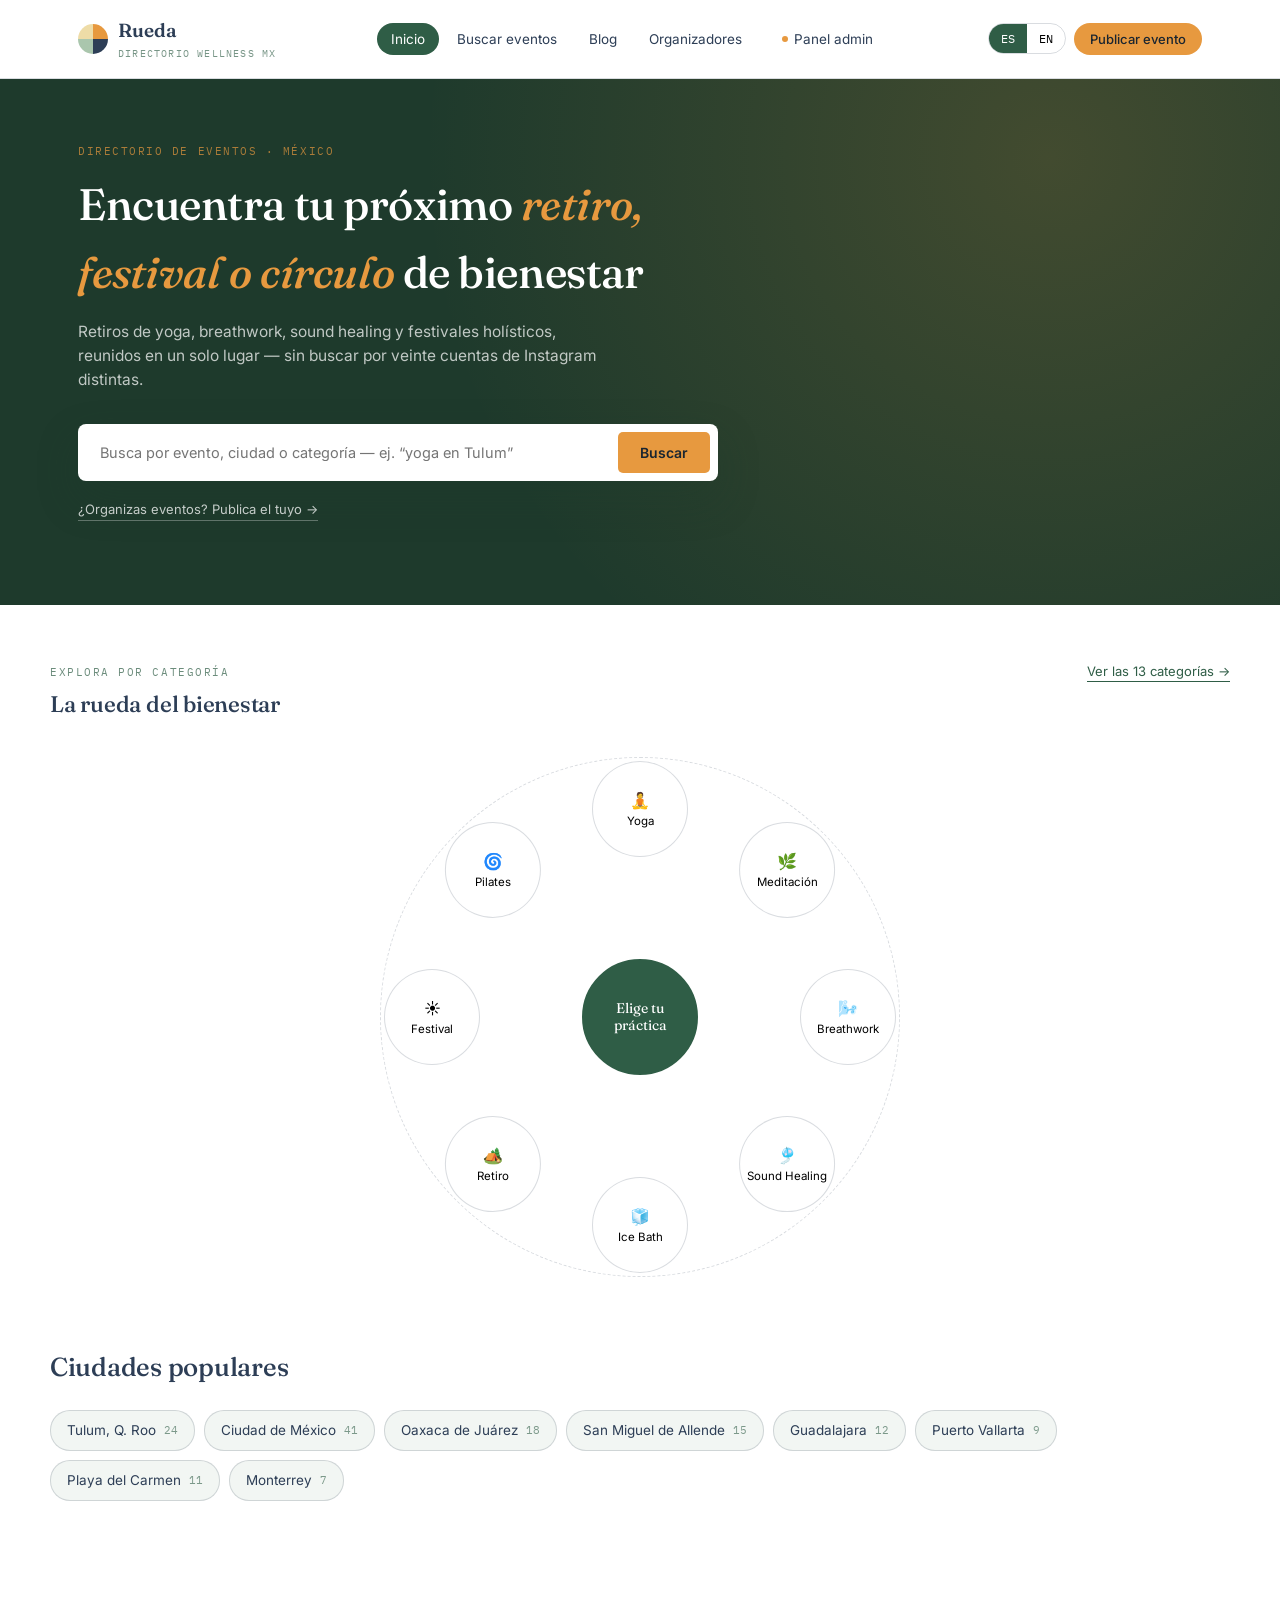
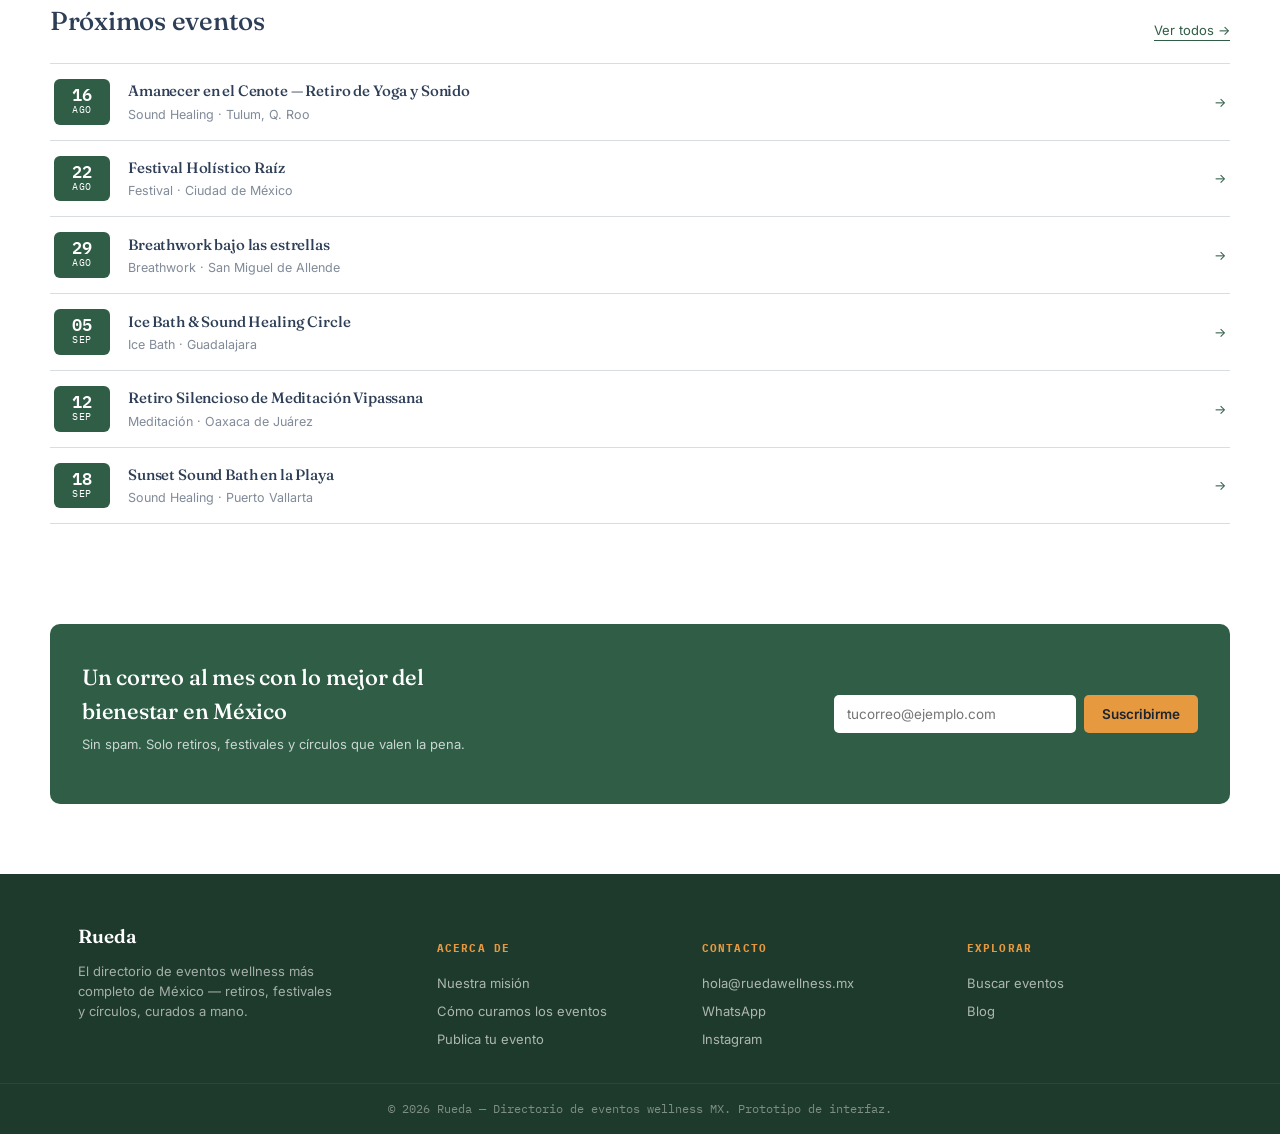
==== prototipos/v3-final/index.html @ cf63ce10 "v3: fondo blanco, tipografía verde y azul, naranja solo en botones Reorienta la paleta. El fondo pas" ====
<!DOCTYPE html>
<html lang="es-MX">
<head>
<meta charset="UTF-8">
<meta name="viewport" content="width=device-width, initial-scale=1.0">
<title>Rueda — Prototipo final (directorio + estructura Eventbrite)</title>
<link rel="preconnect" href="https://fonts.googleapis.com">
<link href="https://fonts.googleapis.com/css2?family=Fraunces:ital,opsz,wght@0,9..144,400;0,9..144,500;0,9..144,600;1,9..144,500&family=Inter:wght@400;500;600;700&family=IBM+Plex+Mono:wght@400;500&display=swap" rel="stylesheet">
<style>
  :root{
    /* ---- Base: blanco ----
       El fondo es blanco puro, y las superficies tambien. Se despegan del
       fondo con borde y sombra, no con relleno. --wash es blanco con un velo
       verde, para inputs y hovers: sobre blanco puro no se verian. */
    --white:#FFFFFF;
    --wash:#F2F6F3;

    /* ---- Verde y azul: la tipografia ----
       El verde manda en titulos, enlaces y acentos; el azul en el texto
       corrido. Los dos tienen contraste de sobra sobre blanco (7.5:1 y
       10.7:1). El mint de la paleta se queda como decoracion: a 1.7:1 sobre
       blanco no es un color de texto. */
    --green:#2F5D46;        /* verde profundo    — titulos, enlaces, acentos  */
    --green-deep:#1E3A2C;   /* verde muy oscuro  — hero y footer              */
    --mint:#AAC6AD;         /* iced mint         — decoracion, nunca texto    */
    --blue:#2D3E56;         /* deep blueberry    — texto corrido              */
    /* El texto de los botones tiene que aguantar tambien el naranja del hover,
       que es mas oscuro y por tanto contrasta menos: con #23303F caia a 4.3:1
       justo al pasar el raton. Este aguanta los dos estados. */
    --blue-deep:#1A2530;    /* azul muy oscuro   — texto sobre naranja        */
    --blue-soft:#37485F;    /* azul aclarado     — tarjetas dentro del admin  */

    /* ---- Naranja: solo botones ----
       Es el color de "esto se pulsa", asi que no se gasta en nada mas. Como
       texto sobre blanco da 2.3:1, ilegible; para las pocas veces que hace
       falta naranja en letra esta --orange-text, oscurecido hasta 4.9:1. */
    --orange:#E7993F;       /* warm caramel      — fondo de los botones       */
    --orange-deep:#CE7F2C;  /* hover del boton                                */
    --orange-text:#A85F14;  /* naranja legible como texto                     */

    /* Unico calido que queda en la interfaz: la insignia de "destacado" del
       panel admin, sobre fondo azul. Los demas tonos de la paleta original
       sobreviven solo como relleno de las imagenes que aun no existen. */
    --banana:#EEDCA7;

    /* ---- Roles ----
       Los nombres vienen del diseño original y los usan ~400 reglas mas abajo.
       Cambiar la paleta es reasignar aqui, no tocar cada regla. */
    --ink:var(--blue);
    --jungle:var(--green);
    --jungle-deep:var(--green-deep);
    --stone:var(--white);
    --paper:var(--white);
    --marigold:var(--orange);
    --marigold-deep:var(--orange-deep);
    --clay:var(--green);
    --line: rgba(45,62,86,0.18);
    --line-soft: rgba(45,62,86,0.10);
    --radius: 3px;
  }
  *{box-sizing:border-box;}
  html{scroll-behavior:smooth;}
  body{
    margin:0; background:var(--stone); color:var(--ink);
    font-family:'Inter',sans-serif; font-size:15px; line-height:1.55;
    -webkit-font-smoothing:antialiased;
  }
  h1,h2,h3,h4{font-family:'Fraunces',serif; font-weight:500; margin:0; letter-spacing:-0.01em;}
  a{color:inherit; text-decoration:none;}
  button{font-family:inherit; cursor:pointer;}
  input,select,textarea{font-family:inherit; font-size:14px;}
  :focus-visible{outline:2px solid var(--marigold-deep); outline-offset:2px;}
  .mono{font-family:'IBM Plex Mono',monospace; letter-spacing:0.02em;}
  .eyebrow{font-family:'IBM Plex Mono',monospace; font-size:11px; letter-spacing:0.14em; text-transform:uppercase; color:var(--jungle); opacity:0.7;}
  .wrap{max-width:1180px; margin:0 auto; padding:0 28px;}
  @media(max-width:640px){.wrap{padding:0 18px;}}

  /* ---------- topbar ---------- */
  .topbar{
    position:sticky; top:0; z-index:40; background:var(--paper);
    border-bottom:1px solid var(--line);
  }
  .topbar-inner{display:flex; align-items:center; justify-content:space-between; padding:16px 28px; max-width:1180px; margin:0 auto;}
  .logo{display:flex; align-items:center; gap:10px;}
  /* La marca es una rueda de cuatro cuartos: es el sitio donde la paleta se
     presenta entera, asi que lleva los cuatro colores con caracter propio en
     vez de dos tonos del mismo caramelo. */
  .logo-mark{width:30px; height:30px; border-radius:50%; background:conic-gradient(var(--orange) 0deg 90deg, var(--blue) 90deg 180deg, var(--mint) 180deg 270deg, var(--banana) 270deg 360deg); flex-shrink:0;}
  .logo-text{font-family:'Fraunces',serif; font-weight:600; font-size:19px;}
  .logo-text small{display:block; font-family:'IBM Plex Mono',monospace; font-weight:400; font-size:10px; letter-spacing:0.12em; text-transform:uppercase; color:var(--jungle); opacity:0.65; margin-top:1px;}
  nav.mainnav{display:flex; align-items:center; gap:4px;}
  nav.mainnav button{
    background:none; border:none; padding:8px 14px; font-size:13.5px; color:var(--ink);
    border-radius:20px; transition:background .15s;
  }
  nav.mainnav button:hover{background:var(--line-soft);}
  nav.mainnav button.active{background:var(--jungle); color:var(--paper);}
  .admin-toggle{
    margin-left:8px; background:var(--ink); color:var(--paper); border-radius:20px; padding:8px 16px; font-size:13px;
    display:flex; align-items:center; gap:6px;
  }
  .admin-toggle .dot{width:6px;height:6px;border-radius:50%;background:var(--marigold);}
  .navburger{display:none; background:none;border:none;padding:6px;}
  .navburger span{display:block; width:20px; height:2px; background:var(--ink); margin:4px 0;}
  @media(max-width:900px){
    nav.mainnav{position:fixed; top:64px; left:0; right:0; background:var(--paper); flex-direction:column; align-items:stretch; padding:8px 18px 16px; border-bottom:1px solid var(--line); display:none; gap:2px;}
    nav.mainnav.open{display:flex;}
    nav.mainnav button{text-align:left;}
    .navburger{display:block;}
  }

  /* ---------- views ---------- */
  .view{display:none;}
  .view.active{display:block;}

  /* ---------- hero / buscador ---------- */
  .hero{background:var(--jungle-deep); color:var(--paper); padding:64px 0 84px; position:relative; overflow:hidden;}
  .hero::before{content:"";position:absolute; inset:0; background:radial-gradient(circle at 82% 15%, rgba(231,153,63,0.18), transparent 55%);}
  .hero-inner{position:relative; max-width:1180px; margin:0 auto; padding:0 28px;}
  .hero .eyebrow{color:var(--marigold);}
  .hero h1{font-size:44px; max-width:640px; margin-top:10px; color:var(--paper);}
  .hero h1 em{font-style:italic; color:var(--marigold);}
  .hero p.sub{max-width:520px; color:rgba(255,255,255,0.72); margin-top:14px; font-size:15.5px;}
  @media(max-width:640px){.hero h1{font-size:32px;}}

  .buscador{
    margin-top:32px; background:var(--paper); border-radius:8px; padding:8px;
    display:flex; gap:8px; max-width:640px; box-shadow:0 18px 40px rgba(30,58,44,0.30);
  }
  .buscador input{flex:1; border:none; background:none; padding:12px 14px; color:var(--ink); font-size:14.5px;}
  .buscador input:focus{outline:none;}
  .buscador button{background:var(--marigold); color:var(--blue-deep); border:none; font-weight:600; padding:0 22px; border-radius:5px; font-size:14px;}
  .buscador button:hover{background:var(--marigold-deep);}

  /* ---------- rueda de bienestar (signature) ---------- */
  .wheel-section{padding:56px 0 8px;}
  .wheel-head{display:flex; align-items:baseline; justify-content:space-between; gap:16px; flex-wrap:wrap; margin-bottom:8px;}
  .wheel-head a{font-size:13px; color:var(--jungle); border-bottom:1px solid var(--jungle);}
  .wheel-stage{position:relative; width:100%; max-width:520px; aspect-ratio:1/1; margin:36px auto 12px;}
  .wheel-center{
    position:absolute; top:50%; left:50%; transform:translate(-50%,-50%);
    width:128px; height:128px; border-radius:50%; background:var(--jungle); color:var(--paper);
    display:flex; align-items:center; justify-content:center; text-align:center; font-family:'Fraunces',serif;
    font-size:14px; line-height:1.25; padding:10px; z-index:2; border:6px solid var(--stone);
  }
  .wheel-ring{position:absolute; inset:0; border:1px dashed var(--line); border-radius:50%;}
  .wheel-item{
    position:absolute; top:50%; left:50%; transform:translate(-50%,-50%);
    width:96px; padding:10px 6px; text-align:center; background:var(--paper); border:1px solid var(--line);
    border-radius:50%; aspect-ratio:1/1; display:flex; flex-direction:column; align-items:center; justify-content:center;
    font-size:11.5px; gap:4px; transition:transform .18s, background .18s, color .18s; z-index:1;
  }
  .wheel-item .ic{font-size:16px;}
  .wheel-item:hover{background:var(--marigold); color:var(--jungle-deep); z-index:3;}
  @media(max-width:640px){
    .wheel-stage{display:none;}
    .wheel-chips{display:flex; gap:8px; overflow-x:auto; padding:4px 2px 14px;}
  }
  .wheel-chips{display:none;}
  @media(max-width:640px){.wheel-chips{display:flex;}}
  .wheel-chips .chip{flex:0 0 auto; background:var(--wash); border:1px solid var(--line); border-radius:20px; padding:9px 15px; font-size:13px; white-space:nowrap;}

  /* ---------- section shells ---------- */
  section.block{padding:50px 0;}
  .block-head{display:flex; align-items:flex-end; justify-content:space-between; margin-bottom:22px; gap:16px; flex-wrap:wrap;}
  .block-head h2{font-size:26px;}
  .block-head a.more{font-size:13px; color:var(--jungle); border-bottom:1px solid var(--jungle); flex-shrink:0;}

  /* ---------- chips (ciudades) ---------- */
  .chiprow{display:flex; flex-wrap:wrap; gap:9px;}
  .chiprow .chip{background:var(--wash); border:1px solid var(--line); padding:9px 16px; border-radius:20px; font-size:13.5px; display:flex; align-items:center; gap:8px;}
  .chiprow .chip .n{font-family:'IBM Plex Mono',monospace; font-size:11px; color:var(--jungle); opacity:0.6;}
  .chiprow .chip:hover{border-color:var(--jungle);}

  /* ---------- event cards ---------- */
  .grid-events{display:grid; grid-template-columns:repeat(3,1fr); gap:20px;}
  @media(max-width:900px){.grid-events{grid-template-columns:repeat(2,1fr);}}
  @media(max-width:640px){.grid-events{grid-template-columns:1fr;}}
  .card-event{background:var(--paper); border:1px solid var(--line); border-radius:8px; overflow:hidden; display:flex; flex-direction:column; transition:transform .15s, box-shadow .15s; cursor:pointer;}
  .card-event:hover{transform:translateY(-3px); box-shadow:0 14px 28px rgba(45,62,86,0.16);}
  .card-img{height:150px; position:relative; background-size:cover; background-position:center;}
  .card-img .cat-tag{position:absolute; top:10px; left:10px; background:rgba(255,255,255,0.92); color:var(--jungle-deep); font-size:10.5px; padding:4px 9px; border-radius:20px; font-family:'IBM Plex Mono',monospace; letter-spacing:0.05em; text-transform:uppercase;}
  .card-img .fav{position:absolute; top:10px; right:10px; width:28px; height:28px; border-radius:50%; background:rgba(45,62,86,0.55); color:#fff; border:none; display:flex; align-items:center; justify-content:center; font-size:14px;}
  .card-body{padding:14px 16px 16px; display:flex; flex-direction:column; gap:6px; flex:1;}
  .card-date{font-family:'IBM Plex Mono',monospace; font-size:11px; color:var(--clay); letter-spacing:0.04em;}
  .card-body h3{font-size:16.5px; line-height:1.3;}
  .card-city{font-size:12.5px; color:var(--ink); opacity:0.65;}
  .card-foot{margin-top:auto; padding-top:10px; border-top:1px solid var(--line-soft); display:flex; justify-content:space-between; align-items:center;}
  .price{font-family:'IBM Plex Mono',monospace; font-size:13px; font-weight:500;}
  .price.free{color:var(--jungle);}

  /* proximos eventos - filas */
  .rowlist{border-top:1px solid var(--line);}
  .rowlist .rowitem{display:flex; align-items:center; gap:18px; padding:15px 4px; border-bottom:1px solid var(--line); cursor:pointer;}
  .rowlist .rowitem:hover{background:var(--wash);}
  .datebadge{flex:0 0 56px; text-align:center; background:var(--jungle); color:var(--paper); border-radius:6px; padding:7px 0; font-family:'IBM Plex Mono',monospace;}
  .datebadge .d{font-size:17px; font-weight:600; line-height:1;}
  .datebadge .m{font-size:9.5px; text-transform:uppercase; letter-spacing:0.08em;}
  .rowmeta{flex:1; min-width:0;}
  .rowmeta h4{font-size:15px; font-weight:500;}
  .rowmeta .sub{font-size:12.5px; opacity:0.6; margin-top:2px;}
  .rowarrow{font-size:13px; color:var(--jungle); flex-shrink:0;}
  @media(max-width:640px){.rowmeta .sub{display:block;}}

  /* ---------- newsletter ---------- */
  .newsletter{background:var(--jungle); color:var(--paper); border-radius:10px; padding:36px 32px; display:flex; align-items:center; justify-content:space-between; gap:24px; flex-wrap:wrap;}
  .newsletter h3{font-size:22px; color:var(--paper); max-width:360px;}
  .newsletter p{font-size:13px; opacity:0.75; margin-top:6px;}
  .nform{display:flex; gap:8px; flex:1; min-width:260px; max-width:400px;}
  .nform input{flex:1; border:none; border-radius:5px; padding:11px 13px; font-size:13.5px;}
  .nform button{background:var(--marigold); border:none; color:var(--blue-deep); font-weight:600; border-radius:5px; padding:0 18px; font-size:13.5px;}
  .nform button:hover{background:var(--marigold-deep);}
  .toast{font-size:12.5px; color:var(--marigold); margin-top:8px; display:none;}
  .toast.show{display:block;}

  /* ---------- resultados / filtros ---------- */
  .results-layout{display:grid; grid-template-columns:230px 1fr; gap:32px; align-items:flex-start;}
  @media(max-width:820px){.results-layout{grid-template-columns:1fr;}}
  .filters{background:var(--paper); border:1px solid var(--line); border-radius:8px; padding:20px;}
  .filters h4{font-size:11px; text-transform:uppercase; letter-spacing:0.1em; font-family:'IBM Plex Mono',monospace; color:var(--jungle); margin:18px 0 8px;}
  .filters h4:first-child{margin-top:0;}
  .filters select{width:100%; padding:9px 10px; border:1px solid var(--line); border-radius:5px; background:var(--wash);}
  .checklist label{display:flex; align-items:center; gap:8px; font-size:13px; padding:4px 0;}
  .results-head{display:flex; justify-content:space-between; align-items:center; margin-bottom:16px; flex-wrap:wrap; gap:10px;}
  .results-head .count{font-size:13px; opacity:0.65;}
  .results-grid{display:grid; grid-template-columns:repeat(2,1fr); gap:18px;}
  @media(max-width:1000px){.results-grid{grid-template-columns:1fr;}}
  .sortsel{border:1px solid var(--line); background:var(--paper); border-radius:5px; padding:7px 10px; font-size:13px;}

  /* ---------- evento detalle ---------- */
  .evento-top{display:grid; grid-template-columns:1.15fr 0.85fr; gap:28px;}
  @media(max-width:900px){.evento-top{grid-template-columns:1fr;}}
  .gallery{display:grid; grid-template-columns:1.4fr 1fr; grid-template-rows:1fr 1fr; gap:8px; height:340px; border-radius:8px; overflow:hidden;}
  .gallery > div{background-size:cover; background-position:center;}
  .gallery > div:first-child{grid-row:1/3;}
  .evento-meta-box{background:var(--paper); border:1px solid var(--line); border-radius:8px; padding:22px;}
  .evento-meta-box .cat-tag{display:inline-block; background:var(--wash); font-size:11px; padding:4px 10px; border-radius:20px; font-family:'IBM Plex Mono',monospace; text-transform:uppercase; letter-spacing:0.05em; color:var(--jungle); margin-bottom:12px;}
  .evento-meta-box h1{font-size:26px; margin-bottom:14px;}
  .metaline{display:flex; gap:10px; font-size:13.5px; padding:8px 0; border-top:1px solid var(--line-soft);}
  .metaline .k{width:78px; flex-shrink:0; opacity:0.55; font-family:'IBM Plex Mono',monospace; font-size:11px; text-transform:uppercase; letter-spacing:.05em; padding-top:2px;}
  .price-big{font-family:'IBM Plex Mono',monospace; font-size:22px; margin:14px 0 4px;}
  .btn-primary{display:block; text-align:center; width:100%; background:var(--marigold); color:var(--blue-deep); border:none; padding:14px; border-radius:6px; font-weight:600; font-size:14.5px; margin-top:14px;}
  .btn-primary:hover{background:var(--marigold-deep);}
  .socialrow{display:flex; gap:8px; margin-top:14px;}
  .socialrow a{width:34px; height:34px; border-radius:50%; border:1px solid var(--line); display:flex; align-items:center; justify-content:center; font-size:14px;}
  .socialrow a:hover{background:var(--jungle); color:var(--paper); border-color:var(--jungle);}

  .evento-body{margin-top:32px; display:grid; grid-template-columns:1.15fr 0.85fr; gap:28px;}
  @media(max-width:900px){.evento-body{grid-template-columns:1fr;}}
  .desc h3{font-size:18px; margin-bottom:10px;}
  .desc p{font-size:14.5px; opacity:0.85; margin-bottom:14px;}
  .infolist{list-style:none; padding:0; margin:0; display:grid; grid-template-columns:1fr 1fr; gap:8px 18px; font-size:13px;}
  .infolist li{display:flex; justify-content:space-between; border-bottom:1px dashed var(--line); padding-bottom:6px;}
  .infolist li span:first-child{opacity:0.55;}
  .mapbox{height:220px; border-radius:8px; border:1px solid var(--line); background:
      repeating-linear-gradient(45deg, var(--white) 0 10px, var(--wash) 10px 20px);
    display:flex; align-items:center; justify-content:center; font-family:'IBM Plex Mono',monospace; font-size:11px; color:var(--jungle); text-align:center; padding:16px; margin-top:16px;}
  .orgcard{background:var(--paper); border:1px solid var(--line); border-radius:8px; padding:18px; display:flex; gap:14px; align-items:center; margin-top:16px; cursor:pointer;}
  .orgcard:hover{border-color:var(--jungle);}
  .avatar{width:52px; height:52px; border-radius:50%; background-size:cover; background-position:center; flex-shrink:0;}
  .orgcard .oname{font-size:14.5px; font-weight:600; font-family:'Fraunces',serif;}
  .orgcard .osub{font-size:12px; opacity:0.6;}

  /* ---------- organizador ---------- */
  .org-hero{display:flex; gap:22px; align-items:center; flex-wrap:wrap; padding:44px 0 8px;}
  .org-hero .avatar{width:96px; height:96px;}
  .org-hero h1{font-size:28px;}
  .org-hero .desc-sm{font-size:13.5px; opacity:0.7; max-width:520px; margin-top:8px;}

  /* ---------- blog ---------- */
  .grid-blog{display:grid; grid-template-columns:repeat(3,1fr); gap:22px;}
  @media(max-width:900px){.grid-blog{grid-template-columns:1fr;}}
  .card-blog{background:var(--paper); border:1px solid var(--line); border-radius:8px; overflow:hidden;}
  .card-blog .b-img{height:130px; background-size:cover; background-position:center;}
  .card-blog .b-body{padding:16px;}
  .card-blog .eyebrow{margin-bottom:6px;}
  .card-blog h3{font-size:16px; line-height:1.35;}
  .evergreen-note{margin-top:30px; border-left:3px solid var(--marigold); padding:14px 18px; background:var(--paper); font-size:13px; opacity:0.85; border-radius:0 6px 6px 0;}

  /* ---------- footer ---------- */
  footer{background:var(--jungle-deep); color:rgba(255,255,255,0.85); margin-top:20px;}
  .foot-inner{max-width:1180px; margin:0 auto; padding:48px 28px 30px; display:grid; grid-template-columns:1.4fr 1fr 1fr 1fr; gap:30px;}
  @media(max-width:760px){.foot-inner{grid-template-columns:1fr 1fr;}}
  footer h5{font-family:'IBM Plex Mono',monospace; font-size:11px; text-transform:uppercase; letter-spacing:0.1em; color:var(--marigold); margin-bottom:12px;}
  footer a{display:block; font-size:13px; padding:4px 0; opacity:0.75;}
  footer a:hover{opacity:1;}
  .foot-bottom{border-top:1px solid rgba(255,255,255,0.12); text-align:center; font-size:11.5px; opacity:0.5; padding:16px; font-family:'IBM Plex Mono',monospace;}

  /* ---------- ADMIN ---------- */
  .admin-shell{background:var(--ink); min-height:100vh; padding-bottom:60px;}
  .admin-header{padding:26px 0 6px;}
  .admin-header .eyebrow{color:var(--marigold);}
  .admin-header h1{color:var(--paper); font-size:26px; margin-top:6px;}
  .stat-grid{display:grid; grid-template-columns:repeat(5,1fr); gap:14px; margin:26px 0 36px;}
  @media(max-width:900px){.stat-grid{grid-template-columns:repeat(2,1fr);}}
  .stat-card{background:var(--blue-soft); border:1px solid rgba(255,255,255,0.08); border-radius:8px; padding:16px;}
  .stat-card .num{font-family:'Fraunces',serif; font-size:26px; color:var(--marigold);}
  .stat-card .lbl{font-size:11.5px; color:rgba(255,255,255,0.6); margin-top:4px; font-family:'IBM Plex Mono',monospace; text-transform:uppercase; letter-spacing:0.04em;}

  .admin-tabs{display:flex; gap:4px; border-bottom:1px solid rgba(255,255,255,0.12); margin-bottom:22px; overflow-x:auto;}
  .admin-tabs button{background:none; border:none; color:rgba(255,255,255,0.6); padding:11px 14px; font-size:13px; white-space:nowrap; border-bottom:2px solid transparent;}
  .admin-tabs button.active{color:var(--paper); border-bottom-color:var(--marigold);}

  .admin-panel{display:none;}
  .admin-panel.active{display:block;}
  .panel-toolbar{display:flex; justify-content:space-between; align-items:center; margin-bottom:16px; gap:12px; flex-wrap:wrap;}
  .panel-toolbar input[type=text]{background:var(--blue-soft); border:1px solid rgba(255,255,255,0.14); color:var(--paper); padding:9px 12px; border-radius:5px; font-size:13px; min-width:220px;}
  .btn-add{background:var(--marigold); color:var(--blue-deep); border:none; padding:10px 16px; border-radius:5px; font-size:13px; font-weight:600;}
  .btn-add:hover{background:var(--marigold-deep);}

  table.admtable{width:100%; border-collapse:collapse; background:var(--blue-soft); border-radius:8px; overflow:hidden; font-size:13px; color:var(--paper);}
  table.admtable th{text-align:left; font-family:'IBM Plex Mono',monospace; font-size:10.5px; text-transform:uppercase; letter-spacing:0.05em; color:rgba(255,255,255,0.5); padding:11px 14px; border-bottom:1px solid rgba(255,255,255,0.1);}
  table.admtable td{padding:11px 14px; border-bottom:1px solid rgba(255,255,255,0.06); vertical-align:middle;}
  table.admtable tr:last-child td{border-bottom:none;}
  .badge{font-family:'IBM Plex Mono',monospace; font-size:10.5px; padding:3px 9px; border-radius:20px; text-transform:uppercase; letter-spacing:0.04em;}
  .badge.on{background:rgba(231,153,63,0.20); color:var(--marigold);}
  .badge.off{background:rgba(255,255,255,0.08); color:rgba(255,255,255,0.5);}
  .badge.star{background:rgba(238,220,167,0.18); color:var(--banana);}
  .actionbtn{background:none; border:1px solid rgba(255,255,255,0.16); color:rgba(255,255,255,0.75); font-size:11px; padding:5px 9px; border-radius:4px; margin-right:4px;}
  .actionbtn:hover{border-color:var(--marigold); color:var(--marigold);}

  .catchip-admin{display:inline-flex; align-items:center; gap:8px; background:var(--blue-soft); border:1px solid rgba(255,255,255,0.12); color:var(--paper); padding:8px 14px; border-radius:20px; font-size:12.5px; margin:0 8px 8px 0;}
  .catchip-admin .n{font-family:'IBM Plex Mono',monospace; opacity:0.5; font-size:11px;}

  .twocol-admin{display:grid; grid-template-columns:1fr 1fr; gap:22px;}
  @media(max-width:760px){.twocol-admin{grid-template-columns:1fr;}}
  .admin-card{background:var(--blue-soft); border:1px solid rgba(255,255,255,0.1); border-radius:8px; padding:18px; color:var(--paper);}
  .admin-card h4{font-family:'IBM Plex Mono',monospace; font-size:11px; text-transform:uppercase; letter-spacing:0.06em; color:rgba(255,255,255,0.55); margin-bottom:10px;}
  .admin-card ul{list-style:none; padding:0; margin:0;}
  .admin-card li{display:flex; justify-content:space-between; font-size:13px; padding:7px 0; border-bottom:1px solid rgba(255,255,255,0.06);}

  /* ---------- modal ---------- */
  .modal-overlay{position:fixed; inset:0; background:rgba(30,58,44,0.60); display:none; align-items:flex-start; justify-content:center; padding:40px 18px; overflow-y:auto; z-index:100;}
  .modal-overlay.open{display:flex;}
  .modal{background:var(--paper); width:100%; max-width:720px; border-radius:10px; padding:0; overflow:hidden;}
  .modal-head{display:flex; justify-content:space-between; align-items:center; padding:18px 22px; border-bottom:1px solid var(--line); position:sticky; top:0; background:var(--paper);}
  .modal-head h3{font-size:18px;}
  .modal-close{background:none; border:none; font-size:20px; line-height:1;}
  .modal-body{padding:22px;}
  .fgrid{display:grid; grid-template-columns:1fr 1fr; gap:14px;}
  @media(max-width:560px){.fgrid{grid-template-columns:1fr;}}
  .fgrid .full{grid-column:1/-1;}
  .field label{display:block; font-size:11.5px; font-family:'IBM Plex Mono',monospace; text-transform:uppercase; letter-spacing:0.04em; opacity:0.6; margin-bottom:5px;}
  .field input, .field select, .field textarea{width:100%; border:1px solid var(--line); background:var(--wash); border-radius:5px; padding:9px 10px; font-size:13px;}
  .field textarea{resize:vertical; min-height:64px;}
  .switchrow{display:flex; gap:18px; margin-top:4px; flex-wrap:wrap;}
  .switchrow label{display:flex; align-items:center; gap:7px; font-size:13px;}
  .modal-foot{padding:16px 22px; border-top:1px solid var(--line); display:flex; justify-content:flex-end; gap:10px;}
  .btn-ghost{background:none; border:1px solid var(--line); padding:10px 18px; border-radius:5px; font-size:13px;}
  .btn-save{background:var(--jungle); color:var(--paper); border:none; padding:10px 20px; border-radius:5px; font-size:13px; font-weight:600;}

  @media (prefers-reduced-motion: reduce){
    *{scroll-behavior:auto !important; transition:none !important;}
  }

  /* ---------- idioma + publicar evento (topbar) ---------- */
  .topbar-right{display:flex; align-items:center; gap:8px;}
  .langtoggle{display:flex; border:1px solid var(--line); border-radius:20px; overflow:hidden;}
  .langtoggle button{background:none; border:none; padding:7px 12px; font-size:12px; font-family:'IBM Plex Mono',monospace;}
  .langtoggle button.active{background:var(--jungle); color:var(--paper);}
  .btn-publish{background:var(--orange); color:var(--blue-deep); border:none; border-radius:20px; padding:8px 16px; font-size:13px; font-weight:500;}
  .btn-publish:hover{background:var(--orange-deep);}
  .hero-actions{display:flex; align-items:center; gap:16px; margin-top:18px; flex-wrap:wrap;}
  .hero-actions .ghostlink{font-size:13px; color:var(--paper); opacity:.75; border-bottom:1px solid rgba(255,255,255,.4);}
  .hero-actions .ghostlink:hover{opacity:1;}

  /* ---------- fuera de alcance ---------- */
  .scope-banner{background:#2C3A4B; border:1px dashed rgba(255,255,255,0.25); color:rgba(255,255,255,0.75); border-radius:8px; padding:16px 18px; font-size:12.5px; margin:26px 0;}
  .scope-banner b{color:var(--marigold);}
  .scope-list{display:flex; flex-wrap:wrap; gap:6px 10px; margin-top:8px;}
  .scope-list span{opacity:0.65;}

  /* ---------- panel organizador ---------- */
  .org-login{max-width:380px; margin:70px auto; background:var(--paper); border:1px solid var(--line); border-radius:10px; padding:32px;}
  .org-login h2{font-size:22px; margin-bottom:6px;}
  .org-login p{font-size:13px; opacity:.65; margin-bottom:20px;}
  .org-login .field{margin-bottom:14px;}
  .org-login .field label{display:block; font-size:11.5px; font-family:'IBM Plex Mono',monospace; text-transform:uppercase; opacity:.6; margin-bottom:5px;}
  .org-login .field input{width:100%; border:1px solid var(--line); background:var(--wash); border-radius:5px; padding:10px 12px; font-size:13.5px;}
  .org-login .btn-primary{margin-top:6px;}
  .org-login .swap{text-align:center; font-size:12.5px; margin-top:16px; color:var(--jungle);}

  .op-shell{display:none;}
  .op-shell.active{display:block;}
  .op-header{display:flex; justify-content:space-between; align-items:center; padding:40px 0 6px; flex-wrap:wrap; gap:12px;}
  .op-header .who{display:flex; align-items:center; gap:12px;}
  .op-header .avatar{width:44px; height:44px; background-color:var(--green);}
  .op-tabs{display:flex; gap:4px; border-bottom:1px solid var(--line); margin:24px 0 20px; overflow-x:auto;}
  .op-tabs button{background:none; border:none; padding:10px 14px; font-size:13px; color:var(--ink); opacity:.55; border-bottom:2px solid transparent; white-space:nowrap;}
  .op-tabs button.active{opacity:1; border-bottom-color:var(--orange); font-weight:600;}
  .op-panel{display:none;}
  .op-panel.active{display:block;}
  .op-profile-form{max-width:520px;}

  /* ---------- relacionados / badges ---------- */
  .badge-pending{background:rgba(231,153,63,0.18); color:var(--marigold-deep); font-family:'IBM Plex Mono',monospace; font-size:10.5px; padding:3px 9px; border-radius:20px; text-transform:uppercase;}
  .results-heading{margin-bottom:6px;}
  .results-heading .eyebrow{margin-bottom:6px;}

  /* =========================================================
     FUSION v3 — lo que aporta el prototipo "rueda-eventbrite"
     al directorio: la caja de compra fija de la pagina de evento.

     La barra de filtros persistente, el otro patron que venia de v1, se
     elimino: el buscador del hero y los filtros de la vista de resultados
     cubren la busqueda sin ocupar una franja fija en todas las pantallas.
     ========================================================= */

  /* --topbar-h es la altura real del topbar (16px de padding x2 + 31px de
     contenido). Si cambia el padding del topbar hay que ajustarla o la caja
     sticky se mete debajo. */
  :root{ --topbar-h:63px; }

  /* Caja de compra fija en la pagina de evento.
     v2 ya tenia la caja con precio y CTA, pero se iba con el scroll: el visitante
     lee la descripcion larga y pierde de vista el boton. Sticky = el CTA sigue
     ahi cuando termina de convencerse. */
  .evento-top{align-items:start;}
  .evento-meta-box{
    position:sticky; top:calc(var(--topbar-h) + 16px);
  }
  /* Sticky con max-height evita que una caja mas alta que la ventana se corte
     por arriba y deje el boton inalcanzable. */
  @media(min-width:901px){
    .evento-meta-box{max-height:calc(100vh - var(--topbar-h) - 32px); overflow-y:auto;}
  }
  @media(max-width:900px){
    .evento-meta-box{position:static; max-height:none;}
  }
  .lowstock{font-size:11.5px; color:var(--orange-text); margin-top:8px; text-align:center;}

  /* (3) El grid de "Eventos destacados" del inicio se elimino: mostraba los
     mismos eventos que la lista de proximos, justo encima. El CSS del toggle
     tarjetas/lista se fue con el. .grid-events sigue en uso en resultados,
     organizador y eventos relacionados. */
</style>
</head>
<body>

<!-- ================= TOPBAR ================= -->
<div class="topbar">
  <div class="topbar-inner">
    <div class="logo">
      <div class="logo-mark"></div>
      <div class="logo-text">Rueda<small>Directorio wellness MX</small></div>
    </div>
    <nav class="mainnav" id="mainnav">
      <button data-view="inicio" class="active">Inicio</button>
      <button data-view="resultados" onclick="showResults('Buscar eventos','Todos los eventos')">Buscar eventos</button>
      <button data-view="blog">Blog</button>
      <button data-view="organizador">Organizadores</button>
      <button class="admin-toggle" data-view="admin"><span class="dot"></span>Panel admin</button>
    </nav>
    <div class="topbar-right">
      <div class="langtoggle" id="langToggle">
        <button data-lang="es" class="active">ES</button>
        <button data-lang="en">EN</button>
      </div>
      <button class="btn-publish" onclick="switchView('panel-organizador')">Publicar evento</button>
      <button class="navburger" id="burger" aria-label="Abrir menú"><span></span><span></span><span></span></button>
    </div>
  </div>
</div>

<!-- ================= INICIO ================= -->
<main id="view-inicio" class="view active">
  <section class="hero">
    <div class="hero-inner">
      <div class="eyebrow">Directorio de eventos · México</div>
      <h1>Encuentra tu próximo <em>retiro, festival o círculo</em> de bienestar</h1>
      <p class="sub">Retiros de yoga, breathwork, sound healing y festivales holísticos, reunidos en un solo lugar — sin buscar por veinte cuentas de Instagram distintas.</p>
      <form class="buscador" onsubmit="event.preventDefault(); switchView('resultados');">
        <input type="text" placeholder="Busca por evento, ciudad o categoría — ej. “yoga en Tulum”">
        <button type="submit">Buscar</button>
      </form>
      <div class="hero-actions">
        <a href="#" class="ghostlink" onclick="switchView('panel-organizador'); return false;">¿Organizas eventos? Publica el tuyo →</a>
      </div>
    </div>
  </section>

  <section class="wheel-section wrap">
    <div class="wheel-head">
      <div>
        <div class="eyebrow">Explora por categoría</div>
        <h2 style="margin-top:6px;">La rueda del bienestar</h2>
      </div>
      <a href="#" onclick="switchView('resultados'); return false;">Ver las 13 categorías →</a>
    </div>

    <div class="wheel-stage" id="wheelStage">
      <div class="wheel-ring"></div>
      <div class="wheel-center">Elige tu<br>práctica</div>
      <!-- items posicionados por JS -->
      <button class="wheel-item" data-cat="Yoga"><span class="ic">🧘</span>Yoga</button>
      <button class="wheel-item" data-cat="Meditación"><span class="ic">🌿</span>Meditación</button>
      <button class="wheel-item" data-cat="Breathwork"><span class="ic">🌬️</span>Breathwork</button>
      <button class="wheel-item" data-cat="Sound Healing"><span class="ic">🎐</span>Sound Healing</button>
      <button class="wheel-item" data-cat="Ice Bath"><span class="ic">🧊</span>Ice Bath</button>
      <button class="wheel-item" data-cat="Retreat"><span class="ic">🏕️</span>Retiro</button>
      <button class="wheel-item" data-cat="Festival"><span class="ic">☀️</span>Festival</button>
      <button class="wheel-item" data-cat="Pilates"><span class="ic">🌀</span>Pilates</button>
    </div>
    <div class="wheel-chips">
      <div class="chip">🧘 Yoga</div><div class="chip">🌿 Meditación</div><div class="chip">🌬️ Breathwork</div>
      <div class="chip">🎐 Sound Healing</div><div class="chip">🧊 Ice Bath</div><div class="chip">🏕️ Retiro</div>
      <div class="chip">☀️ Festival</div><div class="chip">🌀 Pilates</div>
    </div>
  </section>

  <section class="block wrap">
    <div class="block-head">
      <h2>Ciudades populares</h2>
    </div>
    <div class="chiprow">
      <div class="chip">Tulum, Q. Roo <span class="n">24</span></div>
      <div class="chip">Ciudad de México <span class="n">41</span></div>
      <div class="chip">Oaxaca de Juárez <span class="n">18</span></div>
      <div class="chip">San Miguel de Allende <span class="n">15</span></div>
      <div class="chip">Guadalajara <span class="n">12</span></div>
      <div class="chip">Puerto Vallarta <span class="n">9</span></div>
      <div class="chip">Playa del Carmen <span class="n">11</span></div>
      <div class="chip">Monterrey <span class="n">7</span></div>
    </div>
  </section>

  <!-- Una sola seccion de proximos eventos, en lista. Antes habia ademas un
       grid de "Eventos destacados" justo arriba que mostraba los mismos
       eventos: dos formas de lo mismo, una tras otra. -->
  <section class="block wrap">
    <div class="block-head">
      <h2>Próximos eventos</h2>
      <a class="more" href="#" onclick="switchView('resultados'); return false;">Ver todos →</a>
    </div>
    <div class="rowlist" id="proximosList"></div>
  </section>

  <section class="block wrap">
    <div class="newsletter">
      <div>
        <h3>Un correo al mes con lo mejor del bienestar en México</h3>
        <p>Sin spam. Solo retiros, festivales y círculos que valen la pena.</p>
      </div>
      <div>
        <form class="nform" onsubmit="showToast(this); return false;">
          <input type="email" required placeholder="tucorreo@ejemplo.com">
          <button type="submit">Suscribirme</button>
        </form>
        <div class="toast">✓ Gracias — revisa tu correo para confirmar.</div>
      </div>
    </div>
  </section>
</main>

<!-- ================= RESULTADOS ================= -->
<main id="view-resultados" class="view">
  <section class="wrap block">
    <div class="results-heading">
      <div class="eyebrow" id="resultsEyebrow">Buscar eventos</div>
      <div class="block-head"><h2 id="resultsTitle">Todos los eventos</h2></div>
    </div>
    <div class="results-layout">
      <aside class="filters">
        <h4>Estado</h4>
        <select><option>Todos los estados</option><option>Quintana Roo</option><option>Ciudad de México</option><option>Oaxaca</option><option>Jalisco</option><option>Guanajuato</option><option>Nuevo León</option></select>
        <h4>Ciudad</h4>
        <select><option>Todas las ciudades</option><option>Tulum</option><option>CDMX</option><option>Oaxaca de Juárez</option><option>Guadalajara</option><option>Puerto Vallarta</option><option>San Miguel de Allende</option><option>Playa del Carmen</option><option>Monterrey</option></select>
        <h4>Fecha</h4>
        <select><option>Cualquier fecha</option><option>Este fin de semana</option><option>Próximos 7 días</option><option>Este mes</option><option>Elegir rango…</option></select>
        <h4>Categoría</h4>
        <div class="checklist">
          <label><input type="checkbox" checked> Yoga</label>
          <label><input type="checkbox"> Meditación</label>
          <label><input type="checkbox"> Breathwork</label>
          <label><input type="checkbox"> Pilates</label>
          <label><input type="checkbox"> Retreat</label>
          <label><input type="checkbox"> Festival</label>
          <label><input type="checkbox"> Sound Healing</label>
          <label><input type="checkbox"> Ice Bath</label>
          <label><input type="checkbox"> Biohacking</label>
          <label><input type="checkbox"> Nutrición</label>
          <label><input type="checkbox"> Conferencia</label>
          <label><input type="checkbox"> Networking</label>
          <label><input type="checkbox"> Otro</label>
        </div>
        <h4>Precio</h4>
        <div class="checklist">
          <label><input type="checkbox"> Gratis</label>
        </div>
        <h4>Modalidad</h4>
        <div class="checklist">
          <label><input type="checkbox" checked> Presencial</label>
          <label><input type="checkbox"> Online</label>
        </div>
      </aside>

      <div>
        <div class="results-head">
          <div class="count">37 eventos encontrados</div>
          <select class="sortsel"><option>Ordenar: más próximos</option><option>Precio: menor a mayor</option><option>Recién publicados</option></select>
        </div>
        <div class="results-grid" id="resultsGrid"></div>
      </div>
    </div>
  </section>
</main>

<!-- ================= EVENTO ================= -->
<main id="view-evento" class="view">
  <section class="wrap block">
    <a href="#" style="font-size:13px; color:var(--jungle);" onclick="switchView('resultados'); return false;">← Volver a resultados</a>

    <div class="evento-top" style="margin-top:18px;">
      <div class="gallery">
        <div style="background-color:#AAC6AD; background-image:linear-gradient(160deg, rgba(45,62,86,.35), rgba(231,153,63,.28));"></div>
        <div style="background-color:#DFCFBA;"></div>
        <div style="background-color:#2F5D46;"></div>
      </div>

      <div class="evento-meta-box">
        <span class="cat-tag">Sound Healing · Yoga</span>
        <h1>Amanecer en el Cenote — Retiro de Yoga y Sonido</h1>
        <div class="metaline"><span class="k">Fecha</span><span>Sáb 16 – Dom 17 de agosto, 2026</span></div>
        <div class="metaline"><span class="k">Hora</span><span>5:30 am – 6:00 pm</span></div>
        <div class="metaline"><span class="k">Ciudad</span><span>Tulum, Quintana Roo</span></div>
        <div class="metaline"><span class="k">Cupo</span><span>18 personas · 11 lugares disponibles</span></div>
        <div class="price-big">$2,450 <span class="mono" style="font-size:12px; opacity:.55;">MXN / persona</span></div>
        <button class="btn-primary" onclick="alert('Prototipo: esto abriría la página del organizador para comprar boleto.')">Comprar boleto →</button>
        <div class="lowstock">Quedan pocos lugares</div>
        <div class="socialrow">
          <a href="#" title="Instagram">IG</a>
          <a href="#" title="Facebook">FB</a>
          <a href="#" title="WhatsApp">WA</a>
          <a href="#" title="Sitio web">🌐</a>
        </div>
      </div>
    </div>

    <div class="evento-body">
      <div class="desc">
        <h3>Descripción</h3>
        <p>Un retiro de 24 horas dentro de la selva de Tulum: apertura con círculo de respiración al amanecer frente al cenote, dos sesiones de yoga (vinyasa suave y yin), baño de sonido con cuencos tibetanos y cierre con temazcal ceremonial. Incluye alimentación vegetariana y hospedaje en cabañas compartidas.</p>
        <p>Ideal para quien busca desconectar del ritmo urbano sin necesitar experiencia previa en meditación o yoga — el ritmo del grupo se ajusta a cada participante.</p>

        <h3 style="margin-top:22px;">Detalles</h3>
        <ul class="infolist">
          <li><span>Nivel</span><span>Todos los niveles</span></li>
          <li><span>Idioma</span><span>Español / Inglés</span></li>
          <li><span>Edad mínima</span><span>18 años</span></li>
          <li><span>Qué llevar</span><span>Ropa cómoda, traje de baño</span></li>
          <li><span>Mascotas</span><span>No permitidas</span></li>
          <li><span>Estacionamiento</span><span>Disponible sin costo</span></li>
        </ul>

        <div class="mapbox">Mapa interactivo — Cenote Zacil-Ha, Tulum, Q. Roo<br>(placeholder de Google Maps)</div>
      </div>

      <div>
        <div class="admin-card" style="background:var(--paper); color:var(--ink); border-color:var(--line);">
          <h4 style="opacity:.6;">Organizado por</h4>
          <div class="orgcard" onclick="switchView('organizador')" style="margin-top:0;">
            <div class="avatar" style="background-color:#2F5D46;"></div>
            <div>
              <div class="oname">Raíz Colectivo</div>
              <div class="osub">12 eventos activos · Tulum, MX</div>
            </div>
          </div>
        </div>
      </div>
    </div>

    <div class="block" style="padding-bottom:0;">
      <div class="block-head"><h2 style="font-size:20px;">Eventos relacionados</h2></div>
      <div class="grid-events" id="relatedGrid"></div>
    </div>
  </section>
</main>

<!-- ================= ORGANIZADOR ================= -->
<main id="view-organizador" class="view">
  <section class="wrap">
    <div class="org-hero">
      <div class="avatar" style="background-color:#2F5D46;"></div>
      <div>
        <div class="eyebrow">Perfil de organizador</div>
        <h1>Raíz Colectivo</h1>
        <p class="desc-sm">Colectivo de facilitadores de yoga, sonido y ceremonia con base en Tulum. Organizan retiros mensuales enfocados en reconexión con el cuerpo y la selva desde 2019.</p>
        <div class="socialrow" style="margin-top:14px;">
          <a href="#" title="Instagram">IG</a>
          <a href="#" title="Facebook">FB</a>
          <a href="#" title="WhatsApp">WA</a>
          <a href="#" title="Sitio web">🌐</a>
        </div>
      </div>
    </div>
  </section>

  <section class="block wrap">
    <div class="block-head"><h2>Eventos activos</h2></div>
    <div class="grid-events" id="orgEventsGrid"></div>
  </section>
</main>

<!-- ================= BLOG ================= -->
<main id="view-blog" class="view">
  <section class="wrap block">
    <div class="block-head">
      <div>
        <div class="eyebrow">SEO · Contenido evergreen</div>
        <h2 style="margin-top:6px;">Blog</h2>
      </div>
    </div>
    <div class="grid-blog">
      <div class="card-blog">
        <div class="b-img" style="background-color:#DFCFBA;"></div>
        <div class="b-body"><div class="eyebrow">Guía</div><h3>Los mejores retiros de yoga en Oaxaca</h3></div>
      </div>
      <div class="card-blog">
        <div class="b-img" style="background-color:#AAC6AD;"></div>
        <div class="b-body"><div class="eyebrow">Agenda</div><h3>Eventos wellness en CDMX este fin de semana</h3></div>
      </div>
      <div class="card-blog">
        <div class="b-img" style="background-color:#2D3E56;"></div>
        <div class="b-body"><div class="eyebrow">Guía</div><h3>Festivales holísticos en México</h3></div>
      </div>
      <div class="card-blog">
        <div class="b-img" style="background-color:#2F5D46;"></div>
        <div class="b-body"><div class="eyebrow">Evergreen</div><h3>Centros de bienestar por estado</h3></div>
      </div>
      <div class="card-blog">
        <div class="b-img" style="background-color:#E7993F;"></div>
        <div class="b-body"><div class="eyebrow">Evergreen</div><h3>Calendario wellness 2026</h3></div>
      </div>
      <div class="card-blog">
        <div class="b-img" style="background-color:#EEDCA7;"></div>
        <div class="b-body"><div class="eyebrow">Guía</div><h3>Qué llevar a tu primer retiro de silencio</h3></div>
      </div>
    </div>
    <div class="evergreen-note">Las páginas evergreen (guías por estado, calendario anual) se indexan aparte del listado de eventos: siguen generando tráfico de búsqueda aunque no haya eventos nuevos publicados esa semana.</div>
  </section>
</main>

<!-- ================= PANEL DEL ORGANIZADOR ================= -->
<main id="view-panel-organizador" class="view">
  <div class="wrap">

    <!-- login -->
    <div id="opLogin">
      <div class="org-login">
        <div class="eyebrow">Panel del organizador</div>
        <h2 style="margin-top:6px;">Inicia sesión</h2>
        <p>Publica y administra tus propios eventos — sin necesitar al equipo de Rueda.</p>
        <div class="field"><label>Correo</label><input type="email" placeholder="hola@raizcolectivo.mx"></div>
        <div class="field"><label>Contraseña</label><input type="password" placeholder="••••••••"></div>
        <button class="btn-primary" onclick="enterOrgPanel()">Entrar</button>
        <div class="swap"><a href="#" onclick="event.preventDefault(); alert('Prototipo: aquí iría el formulario de registro de organizador.')">¿Aún no tienes cuenta? Crea tu perfil →</a></div>
      </div>
    </div>

    <!-- panel -->
    <div id="opShell" class="op-shell">
      <div class="op-header">
        <div class="who">
          <div class="avatar" style="border-radius:50%;"></div>
          <div>
            <div class="eyebrow">Sesión de organizador</div>
            <h1 style="font-size:22px;">Raíz Colectivo</h1>
          </div>
        </div>
        <button class="btn-add" style="background:var(--orange); color:var(--blue-deep);" onclick="openModal()">+ Nuevo evento</button>
      </div>

      <div class="op-tabs" id="opTabs">
        <button data-op="miseventos" class="active">Mis eventos</button>
        <button data-op="perfil">Editar perfil</button>
      </div>

      <div class="op-panel active" id="op-miseventos">
        <table class="admtable" style="background:var(--paper); color:var(--ink);">
          <thead><tr><th>Título</th><th>Fecha</th><th>Estado</th><th></th></tr></thead>
          <tbody>
            <tr><td>Amanecer en el Cenote — Retiro de Yoga y Sonido</td><td>16 ago 2026</td><td><span class="badge on" style="color:var(--jungle); background:rgba(45,62,86,0.12);">Publicado</span></td><td><button class="actionbtn" style="color:var(--ink); border-color:var(--line);" onclick="openModal()">Editar</button><button class="actionbtn" style="color:var(--ink); border-color:var(--line);">Eliminar</button></td></tr>
            <tr><td>Círculo de Cacao y Luna Llena</td><td>30 ago 2026</td><td><span class="badge-pending">Pendiente de aprobación</span></td><td><button class="actionbtn" style="color:var(--ink); border-color:var(--line);" onclick="openModal()">Editar</button><button class="actionbtn" style="color:var(--ink); border-color:var(--line);">Eliminar</button></td></tr>
          </tbody>
        </table>
        <div class="evergreen-note" style="margin-top:18px;">La aprobación del administrador es opcional en el MVP — puede activarse para moderar calidad, o desactivarse para que el evento se publique de inmediato.</div>
      </div>

      <div class="op-panel" id="op-perfil">
        <div class="op-profile-form">
          <div class="field" style="margin-bottom:14px;"><label>Nombre</label><input type="text" value="Raíz Colectivo"></div>
          <div class="field" style="margin-bottom:14px;"><label>Descripción (ES)</label><textarea>Colectivo de facilitadores de yoga, sonido y ceremonia con base en Tulum.</textarea></div>
          <div class="field" style="margin-bottom:14px;"><label>Descripción (EN)</label><textarea>Collective of yoga, sound and ceremony facilitators based in Tulum.</textarea></div>
          <div class="field" style="margin-bottom:14px;"><label>Instagram</label><input type="text" value="@raizcolectivo"></div>
          <div class="field" style="margin-bottom:14px;"><label>WhatsApp</label><input type="text" placeholder="+52 984 000 0000"></div>
          <div class="field" style="margin-bottom:14px;"><label>Sitio web</label><input type="text" placeholder="https://raizcolectivo.mx"></div>
          <button class="btn-save">Guardar cambios</button>
        </div>
      </div>

      <div class="scope-banner">
        <b>Fuera de alcance del MVP</b> — visible para orientar, no funcional en este prototipo.
        <div class="scope-list">
          <span>Venta de boletos</span>·<span>Pagos en línea</span>·<span>Chat organizador-usuario</span>·<span>Reseñas</span>·<span>Notificaciones push</span>·<span>Programa de afiliados</span>·<span>Integraciones (Stripe, Eventbrite, Google Calendar)</span>·<span>Recomendaciones con IA</span>
        </div>
      </div>
    </div>
  </div>
</main>

<!-- ================= ADMIN ================= -->
<main id="view-admin" class="view">
  <div class="admin-shell">
    <div class="wrap">
      <div class="admin-header">
        <div class="eyebrow">Panel administrador</div>
        <h1>Dashboard</h1>
      </div>

      <div class="stat-grid">
        <div class="stat-card"><div class="num">142</div><div class="lbl">Eventos publicados</div></div>
        <div class="stat-card"><div class="num">19</div><div class="lbl">Próximos (7 días)</div></div>
        <div class="stat-card"><div class="num">6</div><div class="lbl">Pendientes de aprobación</div></div>
        <div class="stat-card"><div class="num">31</div><div class="lbl">Eventos expirados</div></div>
        <div class="stat-card"><div class="num">58</div><div class="lbl">Organizadores</div></div>
        <div class="stat-card"><div class="num">1,207</div><div class="lbl">Suscriptores newsletter</div></div>
      </div>

      <div class="scope-banner">
        <b>Fuera de alcance del MVP</b> — se diseña la arquitectura para permitirlo después, no se construye ahora.
        <div class="scope-list">
          <span>Procesamiento de pagos</span>·<span>Venta de boletos</span>·<span>App móvil</span>·<span>Chat</span>·<span>Reseñas</span>·<span>Afiliados</span>·<span>Automatizaciones de marketing</span>·<span>Integraciones externas</span>·<span>IA de recomendaciones</span>·<span>Notificaciones push</span>·<span>Favoritos</span>·<span>Calendario personal</span>·<span>Marketplace</span>·<span>Directorio de profesionales / hoteles</span>
        </div>
      </div>

      <div class="admin-tabs" id="adminTabs">
        <button data-panel="eventos" class="active">Eventos</button>
        <button data-panel="organizadores">Organizadores</button>
        <button data-panel="categorias">Categorías</button>
        <button data-panel="ciudades">Ciudades y estados</button>
        <button data-panel="usuarios">Usuarios</button>
        <button data-panel="newsletter">Newsletter</button>
      </div>

      <!-- EVENTOS -->
      <div class="admin-panel active" id="panel-eventos">
        <div class="panel-toolbar">
          <input type="text" placeholder="Buscar evento…">
          <button class="btn-add" onclick="openModal()">+ Nuevo evento</button>
        </div>
        <table class="admtable">
          <thead><tr><th>Título</th><th>Categoría</th><th>Ciudad</th><th>Fecha</th><th>Estado</th><th></th></tr></thead>
          <tbody id="admEventsBody">
            <tr>
              <td>Círculo de Cacao y Luna Llena <span class="badge-pending" style="margin-left:6px;">Pendiente</span></td>
              <td>Meditación</td><td>Tulum</td><td>30 AGO 2026</td>
              <td><span class="badge off">Sin revisar</span></td>
              <td>
                <button class="actionbtn" style="border-color:var(--marigold); color:var(--marigold);">Aprobar</button>
                <button class="actionbtn">Rechazar</button>
              </td>
            </tr>
          </tbody>
        </table>
      </div>

      <!-- ORGANIZADORES -->
      <div class="admin-panel" id="panel-organizadores">
        <div class="panel-toolbar">
          <input type="text" placeholder="Buscar organizador…">
          <button class="btn-add">+ Nuevo organizador</button>
        </div>
        <table class="admtable">
          <thead><tr><th>Nombre</th><th>Contacto</th><th>Eventos</th><th>Redes</th><th></th></tr></thead>
          <tbody>
            <tr><td>Raíz Colectivo</td><td>hola@raizcolectivo.mx</td><td>12</td><td>IG · FB · WA</td><td><button class="actionbtn">Editar</button><button class="actionbtn">Eliminar</button></td></tr>
            <tr><td>Circulo Vivo</td><td>circulovivo@gmail.com</td><td>7</td><td>IG · Web</td><td><button class="actionbtn">Editar</button><button class="actionbtn">Eliminar</button></td></tr>
            <tr><td>Sana Selva</td><td>contacto@sanaselva.mx</td><td>5</td><td>IG · FB</td><td><button class="actionbtn">Editar</button><button class="actionbtn">Eliminar</button></td></tr>
            <tr><td>Amara Wellness</td><td>amara.wellness@gmail.com</td><td>9</td><td>IG · WA · Web</td><td><button class="actionbtn">Editar</button><button class="actionbtn">Eliminar</button></td></tr>
          </tbody>
        </table>
      </div>

      <!-- CATEGORIAS -->
      <div class="admin-panel" id="panel-categorias">
        <div class="panel-toolbar">
          <input type="text" placeholder="Buscar categoría…">
          <button class="btn-add">+ Nueva categoría</button>
        </div>
        <div>
          <span class="catchip-admin">Yoga <span class="n">38</span></span>
          <span class="catchip-admin">Meditación <span class="n">21</span></span>
          <span class="catchip-admin">Breathwork <span class="n">14</span></span>
          <span class="catchip-admin">Pilates <span class="n">9</span></span>
          <span class="catchip-admin">Retreat <span class="n">17</span></span>
          <span class="catchip-admin">Festival <span class="n">6</span></span>
          <span class="catchip-admin">Sound Healing <span class="n">12</span></span>
          <span class="catchip-admin">Ice Bath <span class="n">5</span></span>
          <span class="catchip-admin">Biohacking <span class="n">4</span></span>
          <span class="catchip-admin">Nutrición <span class="n">8</span></span>
          <span class="catchip-admin">Conferencia <span class="n">3</span></span>
          <span class="catchip-admin">Networking <span class="n">2</span></span>
          <span class="catchip-admin">Otro <span class="n">3</span></span>
        </div>
      </div>

      <!-- CIUDADES / ESTADOS -->
      <div class="admin-panel" id="panel-ciudades">
        <div class="twocol-admin">
          <div class="admin-card">
            <h4>Estados</h4>
            <ul>
              <li>Quintana Roo <span class="mono" style="opacity:.5;">2 ciudades</span></li>
              <li>Ciudad de México <span class="mono" style="opacity:.5;">1 ciudad</span></li>
              <li>Oaxaca <span class="mono" style="opacity:.5;">1 ciudad</span></li>
              <li>Jalisco <span class="mono" style="opacity:.5;">2 ciudades</span></li>
              <li>Guanajuato <span class="mono" style="opacity:.5;">1 ciudad</span></li>
              <li>Nuevo León <span class="mono" style="opacity:.5;">1 ciudad</span></li>
            </ul>
            <button class="btn-add" style="margin-top:14px;">+ Nuevo estado</button>
          </div>
          <div class="admin-card">
            <h4>Ciudades</h4>
            <ul>
              <li>Tulum <span class="mono" style="opacity:.5;">24 eventos</span></li>
              <li>CDMX <span class="mono" style="opacity:.5;">41 eventos</span></li>
              <li>Oaxaca de Juárez <span class="mono" style="opacity:.5;">18 eventos</span></li>
              <li>San Miguel de Allende <span class="mono" style="opacity:.5;">15 eventos</span></li>
              <li>Guadalajara <span class="mono" style="opacity:.5;">12 eventos</span></li>
              <li>Puerto Vallarta <span class="mono" style="opacity:.5;">9 eventos</span></li>
            </ul>
            <button class="btn-add" style="margin-top:14px;">+ Nueva ciudad</button>
          </div>
        </div>
      </div>

      <!-- USUARIOS -->
      <div class="admin-panel" id="panel-usuarios">
        <div class="panel-toolbar">
          <input type="text" placeholder="Buscar usuario…">
          <button class="btn-add">+ Nuevo usuario</button>
        </div>
        <table class="admtable">
          <thead><tr><th>Nombre</th><th>Correo</th><th>Rol</th><th></th></tr></thead>
          <tbody>
            <tr><td>José P.</td><td>jose@jpcorelab.com</td><td><span class="badge on">Administrador</span></td><td><button class="actionbtn">Editar</button></td></tr>
            <tr><td>Mariana R.</td><td>mariana@directoriowellness.mx</td><td><span class="badge off">Editor</span></td><td><button class="actionbtn">Editar</button><button class="actionbtn">Eliminar</button></td></tr>
          </tbody>
        </table>
      </div>

      <!-- NEWSLETTER -->
      <div class="admin-panel" id="panel-newsletter">
        <div class="admin-card" style="max-width:420px;">
          <h4>Suscriptores</h4>
          <div class="stat-card" style="margin-bottom:14px;"><div class="num">1,207</div><div class="lbl">Correos capturados</div></div>
          <button class="btn-add">Exportar CSV</button>
        </div>
      </div>

    </div>
  </div>
</main>

<!-- ================= FOOTER (Acerca de / Contacto) ================= -->
<footer>
  <div class="foot-inner">
    <div>
      <div class="logo-text" style="color:var(--white);">Rueda</div>
      <p style="font-size:13px; opacity:.7; margin-top:10px; max-width:260px;">El directorio de eventos wellness más completo de México — retiros, festivales y círculos, curados a mano.</p>
    </div>
    <div>
      <h5>Acerca de</h5>
      <a href="#">Nuestra misión</a>
      <a href="#">Cómo curamos los eventos</a>
      <a href="#">Publica tu evento</a>
    </div>
    <div>
      <h5>Contacto</h5>
      <a href="#">hola@ruedawellness.mx</a>
      <a href="#">WhatsApp</a>
      <a href="#">Instagram</a>
    </div>
    <div>
      <h5>Explorar</h5>
      <a href="#" onclick="switchView('resultados'); return false;">Buscar eventos</a>
      <a href="#" onclick="switchView('blog'); return false;">Blog</a>
    </div>
  </div>
  <div class="foot-bottom">© 2026 Rueda — Directorio de eventos wellness MX. Prototipo de interfaz.</div>
</footer>

<!-- ================= MODAL: Nuevo evento (CRUD) ================= -->
<div class="modal-overlay" id="modalOverlay">
  <div class="modal">
    <div class="modal-head">
      <h3>Nuevo evento</h3>
      <button class="modal-close" onclick="closeModal()">×</button>
    </div>
    <div class="modal-body">
      <div class="fgrid">
        <div class="field full"><label>Título</label><input type="text" placeholder="Amanecer en el Cenote — Retiro de Yoga y Sonido"></div>
        <div class="field full"><label>Descripción</label><textarea placeholder="Describe la experiencia, el formato y para quién es ideal…"></textarea></div>

        <div class="field"><label>País</label><input type="text" value="México"></div>
        <div class="field"><label>Estado</label><select><option>Quintana Roo</option><option>Ciudad de México</option><option>Oaxaca</option><option>Jalisco</option><option>Guanajuato</option><option>Nuevo León</option></select></div>
        <div class="field"><label>Ciudad</label><select><option>Tulum</option><option>CDMX</option><option>Oaxaca de Juárez</option><option>Guadalajara</option><option>San Miguel de Allende</option></select></div>
        <div class="field"><label>Dirección</label><input type="text" placeholder="Cenote Zacil-Ha, carretera Tulum-Cobá"></div>
        <div class="field"><label>Latitud (Google Maps)</label><input type="text" placeholder="20.2114"></div>
        <div class="field"><label>Longitud (Google Maps)</label><input type="text" placeholder="-87.4654"></div>

        <div class="field"><label>Categoría</label><select><option>Yoga</option><option>Meditación</option><option>Breathwork</option><option>Pilates</option><option>Retreat</option><option>Festival</option><option>Sound Healing</option><option>Ice Bath</option><option>Biohacking</option><option>Nutrición</option><option>Conferencia</option><option>Networking</option><option>Otro</option></select></div>
        <div class="field"><label>Organizador</label><select><option>Raíz Colectivo</option><option>Circulo Vivo</option><option>Sana Selva</option><option>Amara Wellness</option></select></div>

        <div class="field"><label>Precio</label><input type="number" placeholder="2450"></div>
        <div class="field"><label>Precio desde (opcional)</label><input type="number" placeholder="1800"></div>
        <div class="field"><label>Fecha inicio</label><input type="date"></div>
        <div class="field"><label>Fecha fin</label><input type="date"></div>
        <div class="field"><label>Hora</label><input type="time"></div>
        <div class="field"><label>Capacidad</label><input type="number" placeholder="18"></div>

        <div class="field"><label>Imagen principal</label><input type="file"></div>
        <div class="field"><label>Galería (varias imágenes)</label><input type="file" multiple></div>

        <div class="field"><label>URL de compra de boletos</label><input type="text" placeholder="https://..."></div>
        <div class="field"><label>Etiquetas</label><input type="text" placeholder="amanecer, cenote, principiantes"></div>
        <div class="field"><label>Idioma</label><select><option>Español</option><option>Inglés</option><option>Español / Inglés</option></select></div>
        <div class="field"><label>Edad mínima</label><input type="number" placeholder="18"></div>

        <div class="field full">
          <label>Opciones</label>
          <div class="switchrow">
            <label><input type="checkbox"> Se permiten mascotas</label>
            <label><input type="checkbox" checked> Estacionamiento disponible</label>
            <label><input type="checkbox" checked> Publicado</label>
            <label><input type="checkbox"> Destacado</label>
          </div>
        </div>
      </div>
    </div>
    <div class="modal-foot">
      <button class="btn-ghost" onclick="closeModal()">Cancelar</button>
      <button class="btn-save" onclick="closeModal()">Guardar evento</button>
    </div>
  </div>
</div>

<script>
/* ---------- datos de ejemplo ---------- */
const eventos = [
  {t:"Amanecer en el Cenote — Retiro de Yoga y Sonido", cat:"Sound Healing", city:"Tulum, Q. Roo", date:"16 AGO", d:"16", m:"AGO", price:"2,450", free:false, color:"#AAC6AD"},
  {t:"Festival Holístico Raíz", cat:"Festival", city:"Ciudad de México", date:"22 AGO", d:"22", m:"AGO", price:"890", free:false, color:"#E7993F"},
  {t:"Breathwork bajo las estrellas", cat:"Breathwork", city:"San Miguel de Allende", date:"29 AGO", d:"29", m:"AGO", price:"Gratis", free:true, color:"#2D3E56"},
  {t:"Ice Bath & Sound Healing Circle", cat:"Ice Bath", city:"Guadalajara", date:"5 SEP", d:"05", m:"SEP", price:"650", free:false, color:"#2F5D46"},
  {t:"Retiro Silencioso de Meditación Vipassana", cat:"Meditación", city:"Oaxaca de Juárez", date:"12 SEP", d:"12", m:"SEP", price:"3,200", free:false, color:"#EEDCA7"},
  {t:"Sunset Sound Bath en la Playa", cat:"Sound Healing", city:"Puerto Vallarta", date:"18 SEP", d:"18", m:"SEP", price:"Gratis", free:true, color:"#DFCFBA"},
];

function cardHTML(e){
  return `<div class="card-event" onclick="switchView('evento')">
    <div class="card-img" style="background-color:${e.color};">
      <span class="cat-tag">${e.cat}</span>
      <button class="fav" onclick="event.stopPropagation(); this.textContent=this.textContent==='♡'?'♥':'♡';">♡</button>
    </div>
    <div class="card-body">
      <div class="card-date">${e.date}</div>
      <h3>${e.t}</h3>
      <div class="card-city">${e.city}</div>
      <div class="card-foot">
        <span class="price ${e.free?'free':''}">${e.free?'Gratis':'$'+e.price+' MXN'}</span>
        <span style="font-size:12px; color:var(--jungle);">Ver evento →</span>
      </div>
    </div>
  </div>`;
}
function rowHTML(e){
  return `<div class="rowitem" onclick="switchView('evento')">
    <div class="datebadge"><div class="d">${e.d}</div><div class="m">${e.m}</div></div>
    <div class="rowmeta"><h4>${e.t}</h4><div class="sub">${e.cat} · ${e.city}</div></div>
    <div class="rowarrow">→</div>
  </div>`;
}
document.getElementById('proximosList').innerHTML = eventos.map(rowHTML).join('');
document.getElementById('resultsGrid').innerHTML = eventos.map(cardHTML).join('') + eventos.map(cardHTML).join('');
document.getElementById('orgEventsGrid').innerHTML = eventos.slice(0,3).map(cardHTML).join('');
document.getElementById('relatedGrid').innerHTML = eventos.slice(1,4).map(cardHTML).join('');

/* ---------- panel del organizador ---------- */
function enterOrgPanel(){
  document.getElementById('opLogin').style.display = 'none';
  document.getElementById('opShell').classList.add('active');
}
document.querySelectorAll('#opTabs button').forEach(b=>{
  b.addEventListener('click', ()=>{
    document.querySelectorAll('#opTabs button').forEach(x=>x.classList.remove('active'));
    document.querySelectorAll('.op-panel').forEach(x=>x.classList.remove('active'));
    b.classList.add('active');
    document.getElementById('op-'+b.dataset.op).classList.add('active');
  });
});

/* ---------- páginas dinámicas por ciudad / categoría ---------- */
function showResults(eyebrow, title){
  document.getElementById('resultsEyebrow').textContent = eyebrow;
  document.getElementById('resultsTitle').textContent = title;
  switchView('resultados');
}
document.querySelectorAll('.wheel-item, .wheel-chips .chip').forEach(el=>{
  el.addEventListener('click', ()=>{
    const cat = el.dataset.cat || el.textContent.trim().replace(/^\S+\s/, '');
    showResults('Página por categoría', 'Eventos de ' + cat);
  });
});
document.querySelectorAll('.chiprow .chip').forEach(el=>{
  el.addEventListener('click', ()=>{
    const city = el.textContent.split('\n')[0].split(/\s\d/)[0].trim();
    showResults('Página por ciudad', 'Eventos wellness en ' + city.split(',')[0]);
  });
});

/* ---------- selector de idioma (ES/EN) ---------- */
const i18n = {
  es:{h1:'Encuentra tu próximo <em>retiro, festival o círculo</em> de bienestar', tag:'Directorio de eventos · México'},
  en:{h1:'Find your next <em>retreat, festival or wellness</em> circle', tag:'Event directory · Mexico'}
};
document.querySelectorAll('#langToggle button').forEach(b=>{
  b.addEventListener('click', ()=>{
    document.querySelectorAll('#langToggle button').forEach(x=>x.classList.remove('active'));
    b.classList.add('active');
    const t = i18n[b.dataset.lang];
    document.querySelector('.hero h1').innerHTML = t.h1;
    document.querySelector('.hero .eyebrow').textContent = t.tag;
  });
});

const admStatus = ["Publicado","Publicado","Oculto","Publicado","Publicado","Oculto"];
document.getElementById('admEventsBody').innerHTML = eventos.map((e,i)=>`
  <tr>
    <td>${e.t}${i===0?' <span class="badge star" style="margin-left:6px;">Destacado</span>':''}</td>
    <td>${e.cat}</td>
    <td>${e.city.split(',')[0]}</td>
    <td>${e.date} 2026</td>
    <td><span class="badge ${admStatus[i]==='Publicado'?'on':'off'}">${admStatus[i]}</span></td>
    <td>
      <button class="actionbtn" onclick="openModal()">Editar</button>
      <button class="actionbtn">Duplicar</button>
      <button class="actionbtn">${admStatus[i]==='Publicado'?'Ocultar':'Publicar'}</button>
      <button class="actionbtn">Eliminar</button>
    </td>
  </tr>`).join('');

/* ---------- navegación entre vistas ---------- */
function switchView(name){
  document.querySelectorAll('.view').forEach(v=>v.classList.remove('active'));
  document.getElementById('view-'+name).classList.add('active');
  document.querySelectorAll('nav.mainnav button').forEach(b=>b.classList.toggle('active', b.dataset.view===name));
  document.getElementById('mainnav').classList.remove('open');
  window.scrollTo({top:0, behavior:'auto'});
}
document.querySelectorAll('nav.mainnav button').forEach(b=>{
  b.addEventListener('click', ()=>switchView(b.dataset.view));
});
document.getElementById('burger').addEventListener('click', ()=>{
  document.getElementById('mainnav').classList.toggle('open');
});

/* ---------- admin tabs ---------- */
document.querySelectorAll('#adminTabs button').forEach(b=>{
  b.addEventListener('click', ()=>{
    document.querySelectorAll('#adminTabs button').forEach(x=>x.classList.remove('active'));
    document.querySelectorAll('.admin-panel').forEach(x=>x.classList.remove('active'));
    b.classList.add('active');
    document.getElementById('panel-'+b.dataset.panel).classList.add('active');
  });
});

/* ---------- modal ---------- */
function openModal(){ document.getElementById('modalOverlay').classList.add('open'); }
function closeModal(){ document.getElementById('modalOverlay').classList.remove('open'); }

/* ---------- newsletter toast ---------- */
function showToast(form){
  const t = form.parentElement.querySelector('.toast');
  t.classList.add('show');
  form.reset();
}

/* ---------- rueda de bienestar: posicionamiento circular ---------- */
function layoutWheel(){
  const stage = document.getElementById('wheelStage');
  const items = stage.querySelectorAll('.wheel-item');
  const size = stage.offsetWidth;
  if(size === 0) return;
  const radius = size/2 - 52;
  const n = items.length;
  items.forEach((el,i)=>{
    const angle = (2*Math.PI/n)*i - Math.PI/2;
    const x = Math.cos(angle)*radius;
    const y = Math.sin(angle)*radius;
    el.style.transform = `translate(-50%,-50%) translate(${x}px, ${y}px)`;
  });
}
window.addEventListener('load', layoutWheel);
window.addEventListener('resize', layoutWheel);
</script>
</body>
</html>
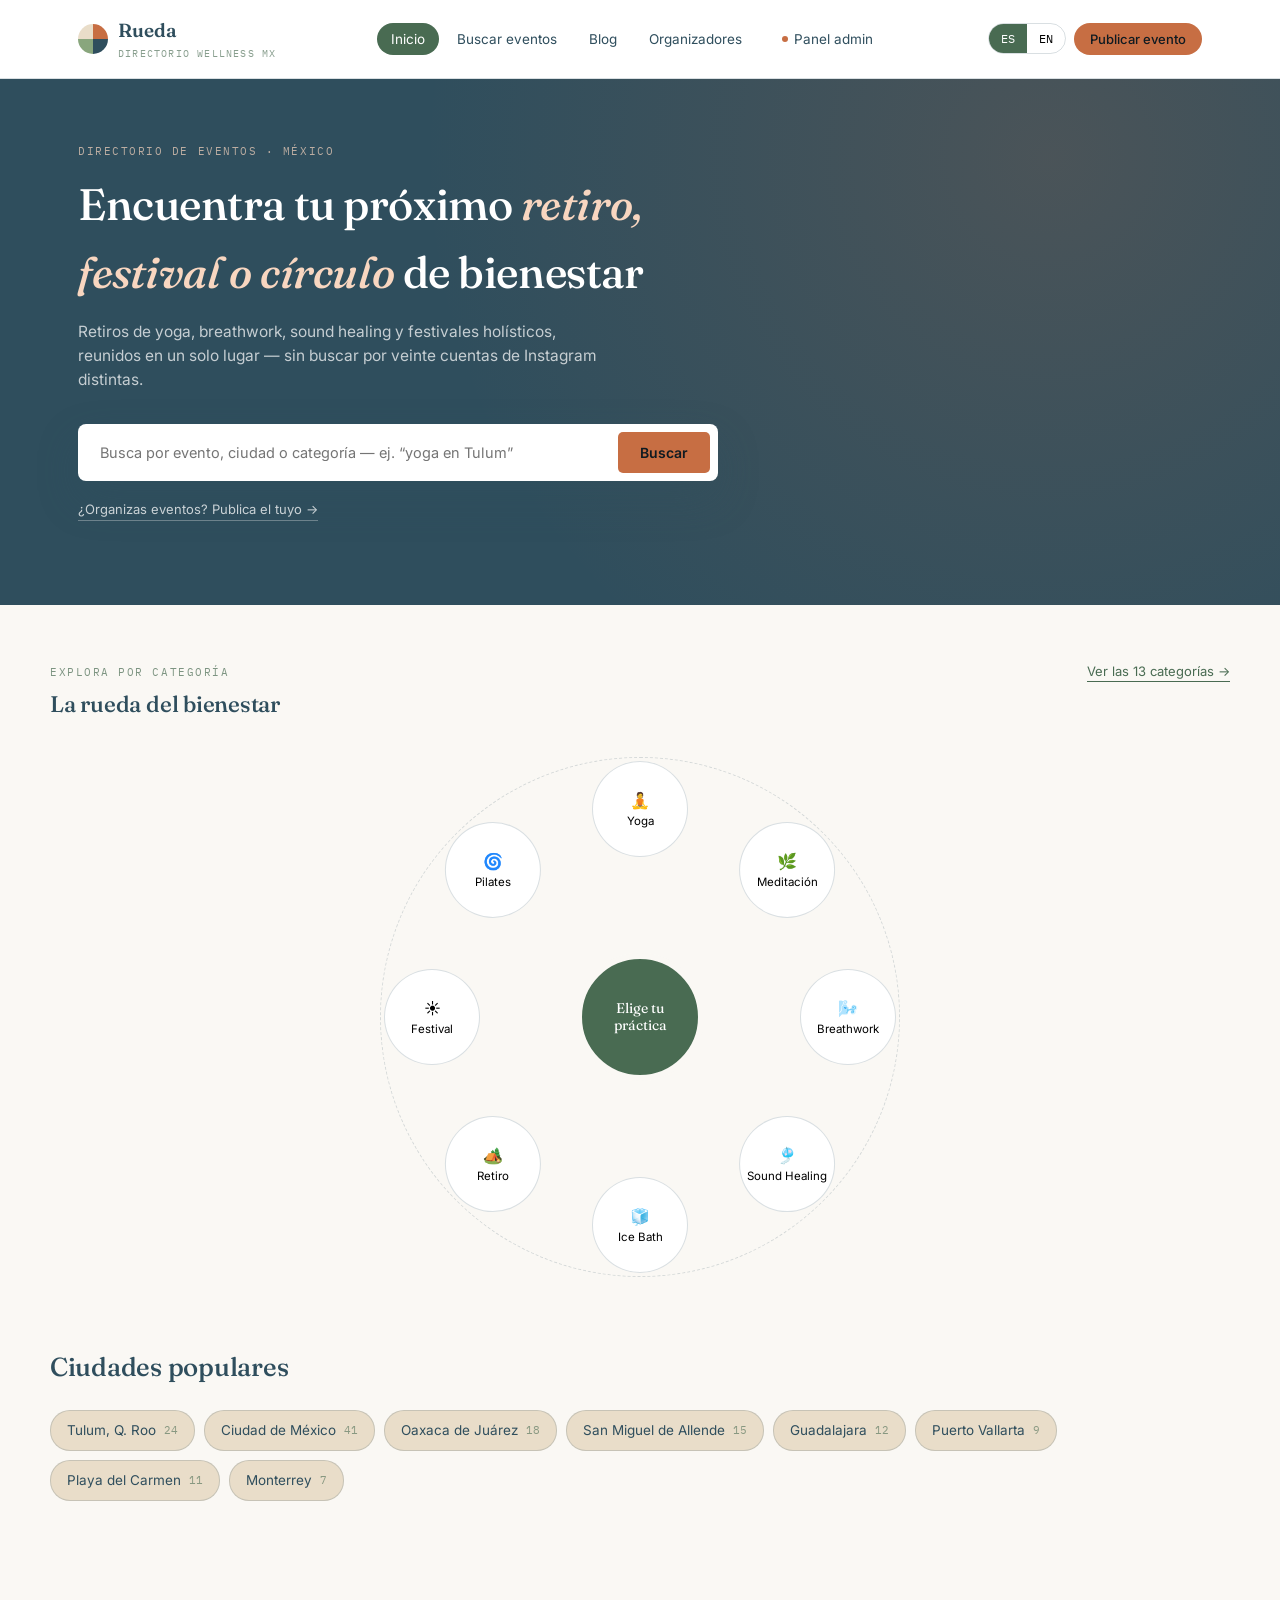
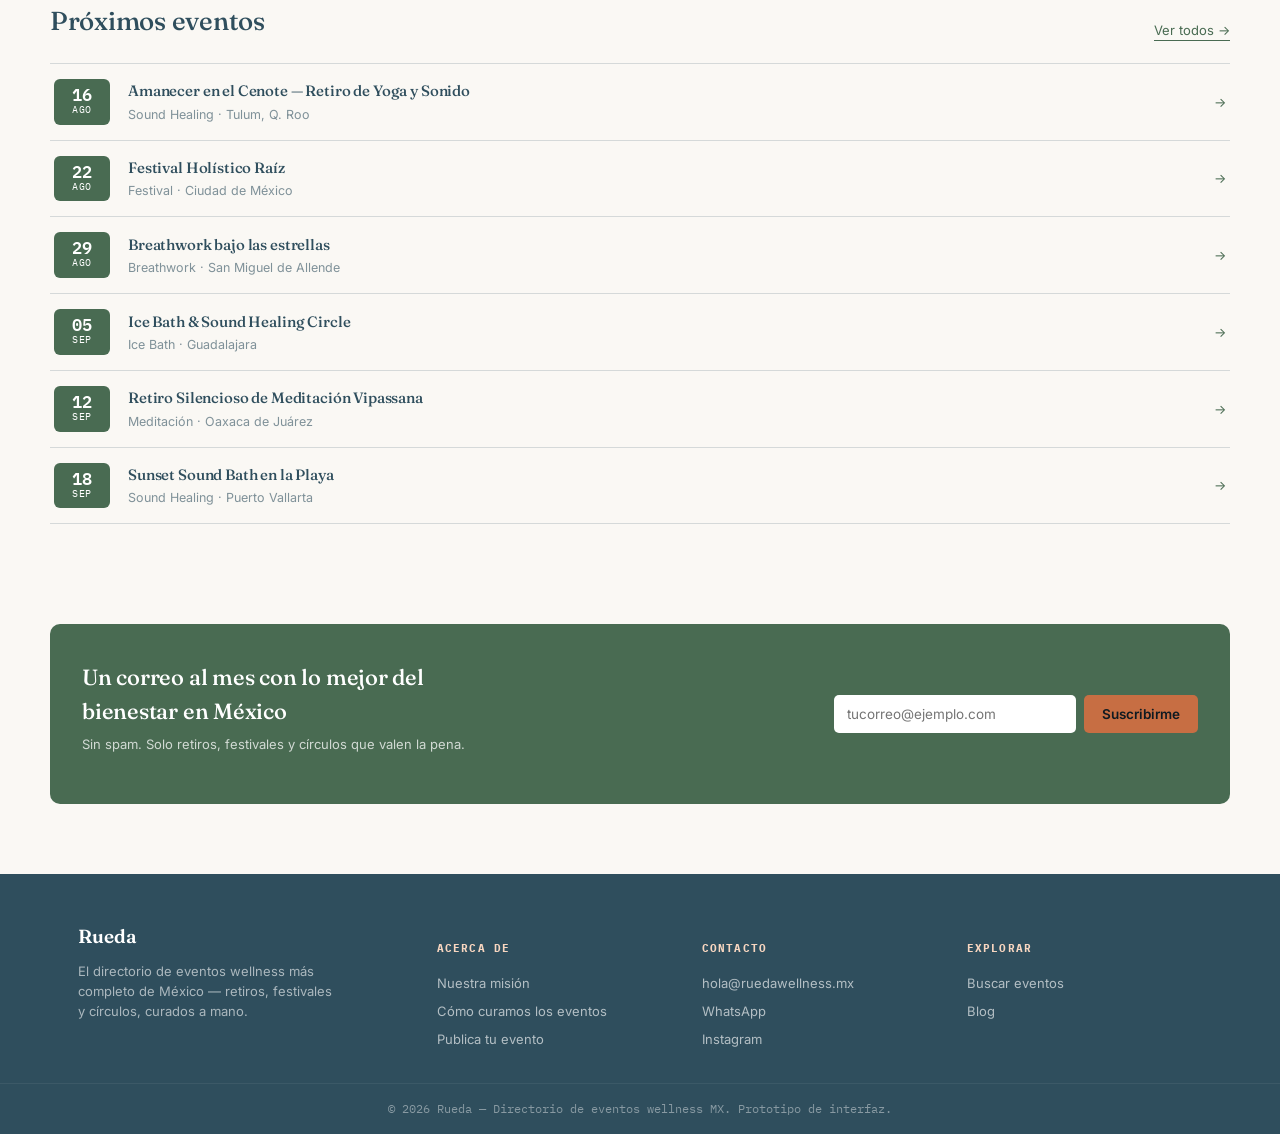
==== commit 75233c46: "v3: aplica la paleta de seis colores con nombre Fondo #FAF8F4, Verde #496B52, Verde claro #89A67D, A" ====
--- a/prototipos/v3-final/index.html
+++ b/prototipos/v3-final/index.html
@@ -8,54 +8,52 @@
 <link href="https://fonts.googleapis.com/css2?family=Fraunces:ital,opsz,wght@0,9..144,400;0,9..144,500;0,9..144,600;1,9..144,500&family=Inter:wght@400;500;600;700&family=IBM+Plex+Mono:wght@400;500&display=swap" rel="stylesheet">
 <style>
   :root{
-    /* ---- Base: blanco ----
-       El fondo es blanco puro, y las superficies tambien. Se despegan del
-       fondo con borde y sombra, no con relleno. --wash es blanco con un velo
-       verde, para inputs y hovers: sobre blanco puro no se verian. */
-    --white:#FFFFFF;
-    --wash:#F2F6F3;
-
-    /* ---- Verde y azul: la tipografia ----
-       El verde manda en titulos, enlaces y acentos; el azul en el texto
-       corrido. Los dos tienen contraste de sobra sobre blanco (7.5:1 y
-       10.7:1). El mint de la paleta se queda como decoracion: a 1.7:1 sobre
-       blanco no es un color de texto. */
-    --green:#2F5D46;        /* verde profundo    — titulos, enlaces, acentos  */
-    --green-deep:#1E3A2C;   /* verde muy oscuro  — hero y footer              */
-    --mint:#AAC6AD;         /* iced mint         — decoracion, nunca texto    */
-    --blue:#2D3E56;         /* deep blueberry    — texto corrido              */
-    /* El texto de los botones tiene que aguantar tambien el naranja del hover,
-       que es mas oscuro y por tanto contrasta menos: con #23303F caia a 4.3:1
-       justo al pasar el raton. Este aguanta los dos estados. */
-    --blue-deep:#1A2530;    /* azul muy oscuro   — texto sobre naranja        */
-    --blue-soft:#37485F;    /* azul aclarado     — tarjetas dentro del admin  */
-
-    /* ---- Naranja: solo botones ----
-       Es el color de "esto se pulsa", asi que no se gasta en nada mas. Como
-       texto sobre blanco da 2.3:1, ilegible; para las pocas veces que hace
-       falta naranja en letra esta --orange-text, oscurecido hasta 4.9:1. */
-    --orange:#E7993F;       /* warm caramel      — fondo de los botones       */
-    --orange-deep:#CE7F2C;  /* hover del boton                                */
-    --orange-text:#A85F14;  /* naranja legible como texto                     */
-
-    /* Unico calido que queda en la interfaz: la insignia de "destacado" del
-       panel admin, sobre fondo azul. Los demas tonos de la paleta original
-       sobreviven solo como relleno de las imagenes que aun no existen. */
-    --banana:#EEDCA7;
+    /* ---- La paleta, los seis tal cual ---- */
+    --fondo:#FAF8F4;        /* Fondo         */
+    --verde:#496B52;        /* Verde         */
+    --verde-claro:#89A67D;  /* Verde claro   */
+    --arena:#E9DDC9;        /* Arena         */
+    --terracota:#C76E43;    /* Terracota     */
+    --petroleo:#2F4E5D;     /* Azul petroleo */
+
+    /* ---- Derivados ----
+       Cada uno existe por un motivo concreto, casi siempre de legibilidad. */
+
+    /* El fondo ya no es blanco puro, asi que las tarjetas se despegan subiendo
+       hacia el blanco en vez de bajando hacia el gris. */
+    --blanco:#FFFFFF;
+    /* Arena a plena saturacion como fondo de fila al pasar el raton pesa
+       demasiado; esta version aclarada marca el hover sin gritar. */
+    --arena-suave:#F4EDE1;
+    /* Las tarjetas del panel admin, sobre el fondo petroleo. */
+    --petroleo-suave:#3E6375;
+
+    /* Terracota tiene un problema de contraste en las dos direcciones, y por
+       eso necesita tres variantes:
+       · como fondo de boton funciona, pero el texto encima tiene que ser casi
+         negro (--tinta-boton): con blanco da 3.6:1 y no llega a AA;
+       · como texto sobre blanco da 3.6:1, tampoco llega → --terracota-texto;
+       · como texto sobre los fondos oscuros (hero, footer, admin) da 2.4:1,
+         que es peor → --terracota-palida. */
+    --terracota-viva:#D4805A;   /* hover del boton: aclara en vez de oscurecer,
+                                   porque oscurecer hunde el contraste del texto */
+    --terracota-texto:#A0522D;  /* terracota legible sobre fondo claro   5.6:1 */
+    --terracota-palida:#F8D6C0; /* terracota legible sobre fondo oscuro  4.8:1 */
+    --tinta-boton:#0F1A21;      /* texto sobre terracota, los dos estados      */
 
     /* ---- Roles ----
        Los nombres vienen del diseño original y los usan ~400 reglas mas abajo.
        Cambiar la paleta es reasignar aqui, no tocar cada regla. */
-    --ink:var(--blue);
-    --jungle:var(--green);
-    --jungle-deep:var(--green-deep);
-    --stone:var(--white);
-    --paper:var(--white);
-    --marigold:var(--orange);
-    --marigold-deep:var(--orange-deep);
-    --clay:var(--green);
-    --line: rgba(45,62,86,0.18);
-    --line-soft: rgba(45,62,86,0.10);
+    --ink:var(--petroleo);
+    --jungle:var(--verde);
+    --jungle-deep:var(--petroleo);
+    --stone:var(--fondo);
+    --paper:var(--blanco);
+    --marigold:var(--terracota);
+    --marigold-deep:var(--terracota-viva);
+    --clay:var(--verde);
+    --line: rgba(47,78,93,0.18);
+    --line-soft: rgba(47,78,93,0.10);
     --radius: 3px;
   }
   *{box-sizing:border-box;}
@@ -85,7 +83,7 @@
   /* La marca es una rueda de cuatro cuartos: es el sitio donde la paleta se
      presenta entera, asi que lleva los cuatro colores con caracter propio en
      vez de dos tonos del mismo caramelo. */
-  .logo-mark{width:30px; height:30px; border-radius:50%; background:conic-gradient(var(--orange) 0deg 90deg, var(--blue) 90deg 180deg, var(--mint) 180deg 270deg, var(--banana) 270deg 360deg); flex-shrink:0;}
+  .logo-mark{width:30px; height:30px; border-radius:50%; background:conic-gradient(var(--terracota) 0deg 90deg, var(--petroleo) 90deg 180deg, var(--verde-claro) 180deg 270deg, var(--arena) 270deg 360deg); flex-shrink:0;}
   .logo-text{font-family:'Fraunces',serif; font-weight:600; font-size:19px;}
   .logo-text small{display:block; font-family:'IBM Plex Mono',monospace; font-weight:400; font-size:10px; letter-spacing:0.12em; text-transform:uppercase; color:var(--jungle); opacity:0.65; margin-top:1px;}
   nav.mainnav{display:flex; align-items:center; gap:4px;}
@@ -115,21 +113,21 @@
 
   /* ---------- hero / buscador ---------- */
   .hero{background:var(--jungle-deep); color:var(--paper); padding:64px 0 84px; position:relative; overflow:hidden;}
-  .hero::before{content:"";position:absolute; inset:0; background:radial-gradient(circle at 82% 15%, rgba(231,153,63,0.18), transparent 55%);}
+  .hero::before{content:"";position:absolute; inset:0; background:radial-gradient(circle at 82% 15%, rgba(199,110,67,0.18), transparent 55%);}
   .hero-inner{position:relative; max-width:1180px; margin:0 auto; padding:0 28px;}
-  .hero .eyebrow{color:var(--marigold);}
+  .hero .eyebrow{color:var(--terracota-palida);}
   .hero h1{font-size:44px; max-width:640px; margin-top:10px; color:var(--paper);}
-  .hero h1 em{font-style:italic; color:var(--marigold);}
+  .hero h1 em{font-style:italic; color:var(--terracota-palida);}
   .hero p.sub{max-width:520px; color:rgba(255,255,255,0.72); margin-top:14px; font-size:15.5px;}
   @media(max-width:640px){.hero h1{font-size:32px;}}
 
   .buscador{
     margin-top:32px; background:var(--paper); border-radius:8px; padding:8px;
-    display:flex; gap:8px; max-width:640px; box-shadow:0 18px 40px rgba(30,58,44,0.30);
+    display:flex; gap:8px; max-width:640px; box-shadow:0 18px 40px rgba(47,78,93,0.30);
   }
   .buscador input{flex:1; border:none; background:none; padding:12px 14px; color:var(--ink); font-size:14.5px;}
   .buscador input:focus{outline:none;}
-  .buscador button{background:var(--marigold); color:var(--blue-deep); border:none; font-weight:600; padding:0 22px; border-radius:5px; font-size:14px;}
+  .buscador button{background:var(--marigold); color:var(--tinta-boton); border:none; font-weight:600; padding:0 22px; border-radius:5px; font-size:14px;}
   .buscador button:hover{background:var(--marigold-deep);}
 
   /* ---------- rueda de bienestar (signature) ---------- */
@@ -151,14 +149,14 @@
     font-size:11.5px; gap:4px; transition:transform .18s, background .18s, color .18s; z-index:1;
   }
   .wheel-item .ic{font-size:16px;}
-  .wheel-item:hover{background:var(--marigold); color:var(--jungle-deep); z-index:3;}
+  .wheel-item:hover{background:var(--marigold); color:var(--tinta-boton); z-index:3;}
   @media(max-width:640px){
     .wheel-stage{display:none;}
     .wheel-chips{display:flex; gap:8px; overflow-x:auto; padding:4px 2px 14px;}
   }
   .wheel-chips{display:none;}
   @media(max-width:640px){.wheel-chips{display:flex;}}
-  .wheel-chips .chip{flex:0 0 auto; background:var(--wash); border:1px solid var(--line); border-radius:20px; padding:9px 15px; font-size:13px; white-space:nowrap;}
+  .wheel-chips .chip{flex:0 0 auto; background:var(--arena); border:1px solid var(--line); border-radius:20px; padding:9px 15px; font-size:13px; white-space:nowrap;}
 
   /* ---------- section shells ---------- */
   section.block{padding:50px 0;}
@@ -168,7 +166,7 @@
 
   /* ---------- chips (ciudades) ---------- */
   .chiprow{display:flex; flex-wrap:wrap; gap:9px;}
-  .chiprow .chip{background:var(--wash); border:1px solid var(--line); padding:9px 16px; border-radius:20px; font-size:13.5px; display:flex; align-items:center; gap:8px;}
+  .chiprow .chip{background:var(--arena); border:1px solid var(--line); padding:9px 16px; border-radius:20px; font-size:13.5px; display:flex; align-items:center; gap:8px;}
   .chiprow .chip .n{font-family:'IBM Plex Mono',monospace; font-size:11px; color:var(--jungle); opacity:0.6;}
   .chiprow .chip:hover{border-color:var(--jungle);}
 
@@ -177,10 +175,10 @@
   @media(max-width:900px){.grid-events{grid-template-columns:repeat(2,1fr);}}
   @media(max-width:640px){.grid-events{grid-template-columns:1fr;}}
   .card-event{background:var(--paper); border:1px solid var(--line); border-radius:8px; overflow:hidden; display:flex; flex-direction:column; transition:transform .15s, box-shadow .15s; cursor:pointer;}
-  .card-event:hover{transform:translateY(-3px); box-shadow:0 14px 28px rgba(45,62,86,0.16);}
+  .card-event:hover{transform:translateY(-3px); box-shadow:0 14px 28px rgba(47,78,93,0.16);}
   .card-img{height:150px; position:relative; background-size:cover; background-position:center;}
   .card-img .cat-tag{position:absolute; top:10px; left:10px; background:rgba(255,255,255,0.92); color:var(--jungle-deep); font-size:10.5px; padding:4px 9px; border-radius:20px; font-family:'IBM Plex Mono',monospace; letter-spacing:0.05em; text-transform:uppercase;}
-  .card-img .fav{position:absolute; top:10px; right:10px; width:28px; height:28px; border-radius:50%; background:rgba(45,62,86,0.55); color:#fff; border:none; display:flex; align-items:center; justify-content:center; font-size:14px;}
+  .card-img .fav{position:absolute; top:10px; right:10px; width:28px; height:28px; border-radius:50%; background:rgba(47,78,93,0.55); color:#fff; border:none; display:flex; align-items:center; justify-content:center; font-size:14px;}
   .card-body{padding:14px 16px 16px; display:flex; flex-direction:column; gap:6px; flex:1;}
   .card-date{font-family:'IBM Plex Mono',monospace; font-size:11px; color:var(--clay); letter-spacing:0.04em;}
   .card-body h3{font-size:16.5px; line-height:1.3;}
@@ -192,7 +190,7 @@
   /* proximos eventos - filas */
   .rowlist{border-top:1px solid var(--line);}
   .rowlist .rowitem{display:flex; align-items:center; gap:18px; padding:15px 4px; border-bottom:1px solid var(--line); cursor:pointer;}
-  .rowlist .rowitem:hover{background:var(--wash);}
+  .rowlist .rowitem:hover{background:var(--arena-suave);}
   .datebadge{flex:0 0 56px; text-align:center; background:var(--jungle); color:var(--paper); border-radius:6px; padding:7px 0; font-family:'IBM Plex Mono',monospace;}
   .datebadge .d{font-size:17px; font-weight:600; line-height:1;}
   .datebadge .m{font-size:9.5px; text-transform:uppercase; letter-spacing:0.08em;}
@@ -208,9 +206,9 @@
   .newsletter p{font-size:13px; opacity:0.75; margin-top:6px;}
   .nform{display:flex; gap:8px; flex:1; min-width:260px; max-width:400px;}
   .nform input{flex:1; border:none; border-radius:5px; padding:11px 13px; font-size:13.5px;}
-  .nform button{background:var(--marigold); border:none; color:var(--blue-deep); font-weight:600; border-radius:5px; padding:0 18px; font-size:13.5px;}
+  .nform button{background:var(--marigold); border:none; color:var(--tinta-boton); font-weight:600; border-radius:5px; padding:0 18px; font-size:13.5px;}
   .nform button:hover{background:var(--marigold-deep);}
-  .toast{font-size:12.5px; color:var(--marigold); margin-top:8px; display:none;}
+  .toast{font-size:12.5px; color:var(--terracota-palida); margin-top:8px; display:none;}
   .toast.show{display:block;}
 
   /* ---------- resultados / filtros ---------- */
@@ -219,7 +217,7 @@
   .filters{background:var(--paper); border:1px solid var(--line); border-radius:8px; padding:20px;}
   .filters h4{font-size:11px; text-transform:uppercase; letter-spacing:0.1em; font-family:'IBM Plex Mono',monospace; color:var(--jungle); margin:18px 0 8px;}
   .filters h4:first-child{margin-top:0;}
-  .filters select{width:100%; padding:9px 10px; border:1px solid var(--line); border-radius:5px; background:var(--wash);}
+  .filters select{width:100%; padding:9px 10px; border:1px solid var(--line); border-radius:5px; background:var(--arena);}
   .checklist label{display:flex; align-items:center; gap:8px; font-size:13px; padding:4px 0;}
   .results-head{display:flex; justify-content:space-between; align-items:center; margin-bottom:16px; flex-wrap:wrap; gap:10px;}
   .results-head .count{font-size:13px; opacity:0.65;}
@@ -234,12 +232,12 @@
   .gallery > div{background-size:cover; background-position:center;}
   .gallery > div:first-child{grid-row:1/3;}
   .evento-meta-box{background:var(--paper); border:1px solid var(--line); border-radius:8px; padding:22px;}
-  .evento-meta-box .cat-tag{display:inline-block; background:var(--wash); font-size:11px; padding:4px 10px; border-radius:20px; font-family:'IBM Plex Mono',monospace; text-transform:uppercase; letter-spacing:0.05em; color:var(--jungle); margin-bottom:12px;}
+  .evento-meta-box .cat-tag{display:inline-block; background:var(--arena); font-size:11px; padding:4px 10px; border-radius:20px; font-family:'IBM Plex Mono',monospace; text-transform:uppercase; letter-spacing:0.05em; color:var(--jungle); margin-bottom:12px;}
   .evento-meta-box h1{font-size:26px; margin-bottom:14px;}
   .metaline{display:flex; gap:10px; font-size:13.5px; padding:8px 0; border-top:1px solid var(--line-soft);}
   .metaline .k{width:78px; flex-shrink:0; opacity:0.55; font-family:'IBM Plex Mono',monospace; font-size:11px; text-transform:uppercase; letter-spacing:.05em; padding-top:2px;}
   .price-big{font-family:'IBM Plex Mono',monospace; font-size:22px; margin:14px 0 4px;}
-  .btn-primary{display:block; text-align:center; width:100%; background:var(--marigold); color:var(--blue-deep); border:none; padding:14px; border-radius:6px; font-weight:600; font-size:14.5px; margin-top:14px;}
+  .btn-primary{display:block; text-align:center; width:100%; background:var(--marigold); color:var(--tinta-boton); border:none; padding:14px; border-radius:6px; font-weight:600; font-size:14.5px; margin-top:14px;}
   .btn-primary:hover{background:var(--marigold-deep);}
   .socialrow{display:flex; gap:8px; margin-top:14px;}
   .socialrow a{width:34px; height:34px; border-radius:50%; border:1px solid var(--line); display:flex; align-items:center; justify-content:center; font-size:14px;}
@@ -253,7 +251,7 @@
   .infolist li{display:flex; justify-content:space-between; border-bottom:1px dashed var(--line); padding-bottom:6px;}
   .infolist li span:first-child{opacity:0.55;}
   .mapbox{height:220px; border-radius:8px; border:1px solid var(--line); background:
-      repeating-linear-gradient(45deg, var(--white) 0 10px, var(--wash) 10px 20px);
+      repeating-linear-gradient(45deg, var(--blanco) 0 10px, var(--arena) 10px 20px);
     display:flex; align-items:center; justify-content:center; font-family:'IBM Plex Mono',monospace; font-size:11px; color:var(--jungle); text-align:center; padding:16px; margin-top:16px;}
   .orgcard{background:var(--paper); border:1px solid var(--line); border-radius:8px; padding:18px; display:flex; gap:14px; align-items:center; margin-top:16px; cursor:pointer;}
   .orgcard:hover{border-color:var(--jungle);}
@@ -281,7 +279,7 @@
   footer{background:var(--jungle-deep); color:rgba(255,255,255,0.85); margin-top:20px;}
   .foot-inner{max-width:1180px; margin:0 auto; padding:48px 28px 30px; display:grid; grid-template-columns:1.4fr 1fr 1fr 1fr; gap:30px;}
   @media(max-width:760px){.foot-inner{grid-template-columns:1fr 1fr;}}
-  footer h5{font-family:'IBM Plex Mono',monospace; font-size:11px; text-transform:uppercase; letter-spacing:0.1em; color:var(--marigold); margin-bottom:12px;}
+  footer h5{font-family:'IBM Plex Mono',monospace; font-size:11px; text-transform:uppercase; letter-spacing:0.1em; color:var(--terracota-palida); margin-bottom:12px;}
   footer a{display:block; font-size:13px; padding:4px 0; opacity:0.75;}
   footer a:hover{opacity:1;}
   .foot-bottom{border-top:1px solid rgba(255,255,255,0.12); text-align:center; font-size:11.5px; opacity:0.5; padding:16px; font-family:'IBM Plex Mono',monospace;}
@@ -289,48 +287,48 @@
   /* ---------- ADMIN ---------- */
   .admin-shell{background:var(--ink); min-height:100vh; padding-bottom:60px;}
   .admin-header{padding:26px 0 6px;}
-  .admin-header .eyebrow{color:var(--marigold);}
+  .admin-header .eyebrow{color:var(--terracota-palida);}
   .admin-header h1{color:var(--paper); font-size:26px; margin-top:6px;}
   .stat-grid{display:grid; grid-template-columns:repeat(5,1fr); gap:14px; margin:26px 0 36px;}
   @media(max-width:900px){.stat-grid{grid-template-columns:repeat(2,1fr);}}
-  .stat-card{background:var(--blue-soft); border:1px solid rgba(255,255,255,0.08); border-radius:8px; padding:16px;}
-  .stat-card .num{font-family:'Fraunces',serif; font-size:26px; color:var(--marigold);}
+  .stat-card{background:var(--petroleo-suave); border:1px solid rgba(255,255,255,0.08); border-radius:8px; padding:16px;}
+  .stat-card .num{font-family:'Fraunces',serif; font-size:26px; color:var(--terracota-palida);}
   .stat-card .lbl{font-size:11.5px; color:rgba(255,255,255,0.6); margin-top:4px; font-family:'IBM Plex Mono',monospace; text-transform:uppercase; letter-spacing:0.04em;}
 
   .admin-tabs{display:flex; gap:4px; border-bottom:1px solid rgba(255,255,255,0.12); margin-bottom:22px; overflow-x:auto;}
   .admin-tabs button{background:none; border:none; color:rgba(255,255,255,0.6); padding:11px 14px; font-size:13px; white-space:nowrap; border-bottom:2px solid transparent;}
-  .admin-tabs button.active{color:var(--paper); border-bottom-color:var(--marigold);}
+  .admin-tabs button.active{color:var(--paper); border-bottom-color:var(--terracota-palida);}
 
   .admin-panel{display:none;}
   .admin-panel.active{display:block;}
   .panel-toolbar{display:flex; justify-content:space-between; align-items:center; margin-bottom:16px; gap:12px; flex-wrap:wrap;}
-  .panel-toolbar input[type=text]{background:var(--blue-soft); border:1px solid rgba(255,255,255,0.14); color:var(--paper); padding:9px 12px; border-radius:5px; font-size:13px; min-width:220px;}
-  .btn-add{background:var(--marigold); color:var(--blue-deep); border:none; padding:10px 16px; border-radius:5px; font-size:13px; font-weight:600;}
+  .panel-toolbar input[type=text]{background:var(--petroleo-suave); border:1px solid rgba(255,255,255,0.14); color:var(--paper); padding:9px 12px; border-radius:5px; font-size:13px; min-width:220px;}
+  .btn-add{background:var(--marigold); color:var(--tinta-boton); border:none; padding:10px 16px; border-radius:5px; font-size:13px; font-weight:600;}
   .btn-add:hover{background:var(--marigold-deep);}
 
-  table.admtable{width:100%; border-collapse:collapse; background:var(--blue-soft); border-radius:8px; overflow:hidden; font-size:13px; color:var(--paper);}
+  table.admtable{width:100%; border-collapse:collapse; background:var(--petroleo-suave); border-radius:8px; overflow:hidden; font-size:13px; color:var(--paper);}
   table.admtable th{text-align:left; font-family:'IBM Plex Mono',monospace; font-size:10.5px; text-transform:uppercase; letter-spacing:0.05em; color:rgba(255,255,255,0.5); padding:11px 14px; border-bottom:1px solid rgba(255,255,255,0.1);}
   table.admtable td{padding:11px 14px; border-bottom:1px solid rgba(255,255,255,0.06); vertical-align:middle;}
   table.admtable tr:last-child td{border-bottom:none;}
   .badge{font-family:'IBM Plex Mono',monospace; font-size:10.5px; padding:3px 9px; border-radius:20px; text-transform:uppercase; letter-spacing:0.04em;}
-  .badge.on{background:rgba(231,153,63,0.20); color:var(--marigold);}
+  .badge.on{background:rgba(199,110,67,0.20); color:var(--terracota-palida);}
   .badge.off{background:rgba(255,255,255,0.08); color:rgba(255,255,255,0.5);}
-  .badge.star{background:rgba(238,220,167,0.18); color:var(--banana);}
+  .badge.star{background:rgba(233,221,201,0.18); color:var(--arena);}
   .actionbtn{background:none; border:1px solid rgba(255,255,255,0.16); color:rgba(255,255,255,0.75); font-size:11px; padding:5px 9px; border-radius:4px; margin-right:4px;}
-  .actionbtn:hover{border-color:var(--marigold); color:var(--marigold);}
-
-  .catchip-admin{display:inline-flex; align-items:center; gap:8px; background:var(--blue-soft); border:1px solid rgba(255,255,255,0.12); color:var(--paper); padding:8px 14px; border-radius:20px; font-size:12.5px; margin:0 8px 8px 0;}
+  .actionbtn:hover{border-color:var(--terracota-palida); color:var(--terracota-palida);}
+
+  .catchip-admin{display:inline-flex; align-items:center; gap:8px; background:var(--petroleo-suave); border:1px solid rgba(255,255,255,0.12); color:var(--paper); padding:8px 14px; border-radius:20px; font-size:12.5px; margin:0 8px 8px 0;}
   .catchip-admin .n{font-family:'IBM Plex Mono',monospace; opacity:0.5; font-size:11px;}
 
   .twocol-admin{display:grid; grid-template-columns:1fr 1fr; gap:22px;}
   @media(max-width:760px){.twocol-admin{grid-template-columns:1fr;}}
-  .admin-card{background:var(--blue-soft); border:1px solid rgba(255,255,255,0.1); border-radius:8px; padding:18px; color:var(--paper);}
+  .admin-card{background:var(--petroleo-suave); border:1px solid rgba(255,255,255,0.1); border-radius:8px; padding:18px; color:var(--paper);}
   .admin-card h4{font-family:'IBM Plex Mono',monospace; font-size:11px; text-transform:uppercase; letter-spacing:0.06em; color:rgba(255,255,255,0.55); margin-bottom:10px;}
   .admin-card ul{list-style:none; padding:0; margin:0;}
   .admin-card li{display:flex; justify-content:space-between; font-size:13px; padding:7px 0; border-bottom:1px solid rgba(255,255,255,0.06);}
 
   /* ---------- modal ---------- */
-  .modal-overlay{position:fixed; inset:0; background:rgba(30,58,44,0.60); display:none; align-items:flex-start; justify-content:center; padding:40px 18px; overflow-y:auto; z-index:100;}
+  .modal-overlay{position:fixed; inset:0; background:rgba(47,78,93,0.60); display:none; align-items:flex-start; justify-content:center; padding:40px 18px; overflow-y:auto; z-index:100;}
   .modal-overlay.open{display:flex;}
   .modal{background:var(--paper); width:100%; max-width:720px; border-radius:10px; padding:0; overflow:hidden;}
   .modal-head{display:flex; justify-content:space-between; align-items:center; padding:18px 22px; border-bottom:1px solid var(--line); position:sticky; top:0; background:var(--paper);}
@@ -341,7 +339,7 @@
   @media(max-width:560px){.fgrid{grid-template-columns:1fr;}}
   .fgrid .full{grid-column:1/-1;}
   .field label{display:block; font-size:11.5px; font-family:'IBM Plex Mono',monospace; text-transform:uppercase; letter-spacing:0.04em; opacity:0.6; margin-bottom:5px;}
-  .field input, .field select, .field textarea{width:100%; border:1px solid var(--line); background:var(--wash); border-radius:5px; padding:9px 10px; font-size:13px;}
+  .field input, .field select, .field textarea{width:100%; border:1px solid var(--line); background:var(--arena); border-radius:5px; padding:9px 10px; font-size:13px;}
   .field textarea{resize:vertical; min-height:64px;}
   .switchrow{display:flex; gap:18px; margin-top:4px; flex-wrap:wrap;}
   .switchrow label{display:flex; align-items:center; gap:7px; font-size:13px;}
@@ -358,15 +356,15 @@
   .langtoggle{display:flex; border:1px solid var(--line); border-radius:20px; overflow:hidden;}
   .langtoggle button{background:none; border:none; padding:7px 12px; font-size:12px; font-family:'IBM Plex Mono',monospace;}
   .langtoggle button.active{background:var(--jungle); color:var(--paper);}
-  .btn-publish{background:var(--orange); color:var(--blue-deep); border:none; border-radius:20px; padding:8px 16px; font-size:13px; font-weight:500;}
-  .btn-publish:hover{background:var(--orange-deep);}
+  .btn-publish{background:var(--terracota); color:var(--tinta-boton); border:none; border-radius:20px; padding:8px 16px; font-size:13px; font-weight:500;}
+  .btn-publish:hover{background:var(--terracota-viva);}
   .hero-actions{display:flex; align-items:center; gap:16px; margin-top:18px; flex-wrap:wrap;}
   .hero-actions .ghostlink{font-size:13px; color:var(--paper); opacity:.75; border-bottom:1px solid rgba(255,255,255,.4);}
   .hero-actions .ghostlink:hover{opacity:1;}
 
   /* ---------- fuera de alcance ---------- */
-  .scope-banner{background:#2C3A4B; border:1px dashed rgba(255,255,255,0.25); color:rgba(255,255,255,0.75); border-radius:8px; padding:16px 18px; font-size:12.5px; margin:26px 0;}
-  .scope-banner b{color:var(--marigold);}
+  .scope-banner{background:#2A4453; border:1px dashed rgba(255,255,255,0.25); color:rgba(255,255,255,0.75); border-radius:8px; padding:16px 18px; font-size:12.5px; margin:26px 0;}
+  .scope-banner b{color:var(--terracota-palida);}
   .scope-list{display:flex; flex-wrap:wrap; gap:6px 10px; margin-top:8px;}
   .scope-list span{opacity:0.65;}
 
@@ -376,7 +374,7 @@
   .org-login p{font-size:13px; opacity:.65; margin-bottom:20px;}
   .org-login .field{margin-bottom:14px;}
   .org-login .field label{display:block; font-size:11.5px; font-family:'IBM Plex Mono',monospace; text-transform:uppercase; opacity:.6; margin-bottom:5px;}
-  .org-login .field input{width:100%; border:1px solid var(--line); background:var(--wash); border-radius:5px; padding:10px 12px; font-size:13.5px;}
+  .org-login .field input{width:100%; border:1px solid var(--line); background:var(--arena); border-radius:5px; padding:10px 12px; font-size:13.5px;}
   .org-login .btn-primary{margin-top:6px;}
   .org-login .swap{text-align:center; font-size:12.5px; margin-top:16px; color:var(--jungle);}
 
@@ -384,16 +382,16 @@
   .op-shell.active{display:block;}
   .op-header{display:flex; justify-content:space-between; align-items:center; padding:40px 0 6px; flex-wrap:wrap; gap:12px;}
   .op-header .who{display:flex; align-items:center; gap:12px;}
-  .op-header .avatar{width:44px; height:44px; background-color:var(--green);}
+  .op-header .avatar{width:44px; height:44px; background-color:var(--verde);}
   .op-tabs{display:flex; gap:4px; border-bottom:1px solid var(--line); margin:24px 0 20px; overflow-x:auto;}
   .op-tabs button{background:none; border:none; padding:10px 14px; font-size:13px; color:var(--ink); opacity:.55; border-bottom:2px solid transparent; white-space:nowrap;}
-  .op-tabs button.active{opacity:1; border-bottom-color:var(--orange); font-weight:600;}
+  .op-tabs button.active{opacity:1; border-bottom-color:var(--terracota); font-weight:600;}
   .op-panel{display:none;}
   .op-panel.active{display:block;}
   .op-profile-form{max-width:520px;}
 
   /* ---------- relacionados / badges ---------- */
-  .badge-pending{background:rgba(231,153,63,0.18); color:var(--marigold-deep); font-family:'IBM Plex Mono',monospace; font-size:10.5px; padding:3px 9px; border-radius:20px; text-transform:uppercase;}
+  .badge-pending{background:rgba(199,110,67,0.18); color:var(--marigold-deep); font-family:'IBM Plex Mono',monospace; font-size:10.5px; padding:3px 9px; border-radius:20px; text-transform:uppercase;}
   .results-heading{margin-bottom:6px;}
   .results-heading .eyebrow{margin-bottom:6px;}
 
@@ -427,7 +425,7 @@
   @media(max-width:900px){
     .evento-meta-box{position:static; max-height:none;}
   }
-  .lowstock{font-size:11.5px; color:var(--orange-text); margin-top:8px; text-align:center;}
+  .lowstock{font-size:11.5px; color:var(--terracota-texto); margin-top:8px; text-align:center;}
 
   /* (3) El grid de "Eventos destacados" del inicio se elimino: mostraba los
      mismos eventos que la lista de proximos, justo encima. El CSS del toggle
@@ -612,9 +610,9 @@
 
     <div class="evento-top" style="margin-top:18px;">
       <div class="gallery">
-        <div style="background-color:#AAC6AD; background-image:linear-gradient(160deg, rgba(45,62,86,.35), rgba(231,153,63,.28));"></div>
-        <div style="background-color:#DFCFBA;"></div>
-        <div style="background-color:#2F5D46;"></div>
+        <div style="background-color:#89A67D; background-image:linear-gradient(160deg, rgba(47,78,93,.35), rgba(199,110,67,.28));"></div>
+        <div style="background-color:#3E6375;"></div>
+        <div style="background-color:#496B52;"></div>
       </div>
 
       <div class="evento-meta-box">
@@ -659,7 +657,7 @@
         <div class="admin-card" style="background:var(--paper); color:var(--ink); border-color:var(--line);">
           <h4 style="opacity:.6;">Organizado por</h4>
           <div class="orgcard" onclick="switchView('organizador')" style="margin-top:0;">
-            <div class="avatar" style="background-color:#2F5D46;"></div>
+            <div class="avatar" style="background-color:#496B52;"></div>
             <div>
               <div class="oname">Raíz Colectivo</div>
               <div class="osub">12 eventos activos · Tulum, MX</div>
@@ -680,7 +678,7 @@
 <main id="view-organizador" class="view">
   <section class="wrap">
     <div class="org-hero">
-      <div class="avatar" style="background-color:#2F5D46;"></div>
+      <div class="avatar" style="background-color:#496B52;"></div>
       <div>
         <div class="eyebrow">Perfil de organizador</div>
         <h1>Raíz Colectivo</h1>
@@ -712,27 +710,27 @@
     </div>
     <div class="grid-blog">
       <div class="card-blog">
-        <div class="b-img" style="background-color:#DFCFBA;"></div>
+        <div class="b-img" style="background-color:#3E6375;"></div>
         <div class="b-body"><div class="eyebrow">Guía</div><h3>Los mejores retiros de yoga en Oaxaca</h3></div>
       </div>
       <div class="card-blog">
-        <div class="b-img" style="background-color:#AAC6AD;"></div>
+        <div class="b-img" style="background-color:#89A67D;"></div>
         <div class="b-body"><div class="eyebrow">Agenda</div><h3>Eventos wellness en CDMX este fin de semana</h3></div>
       </div>
       <div class="card-blog">
-        <div class="b-img" style="background-color:#2D3E56;"></div>
+        <div class="b-img" style="background-color:#2F4E5D;"></div>
         <div class="b-body"><div class="eyebrow">Guía</div><h3>Festivales holísticos en México</h3></div>
       </div>
       <div class="card-blog">
-        <div class="b-img" style="background-color:#2F5D46;"></div>
+        <div class="b-img" style="background-color:#496B52;"></div>
         <div class="b-body"><div class="eyebrow">Evergreen</div><h3>Centros de bienestar por estado</h3></div>
       </div>
       <div class="card-blog">
-        <div class="b-img" style="background-color:#E7993F;"></div>
+        <div class="b-img" style="background-color:#C76E43;"></div>
         <div class="b-body"><div class="eyebrow">Evergreen</div><h3>Calendario wellness 2026</h3></div>
       </div>
       <div class="card-blog">
-        <div class="b-img" style="background-color:#EEDCA7;"></div>
+        <div class="b-img" style="background-color:#E9DDC9;"></div>
         <div class="b-body"><div class="eyebrow">Guía</div><h3>Qué llevar a tu primer retiro de silencio</h3></div>
       </div>
     </div>
@@ -767,7 +765,7 @@
             <h1 style="font-size:22px;">Raíz Colectivo</h1>
           </div>
         </div>
-        <button class="btn-add" style="background:var(--orange); color:var(--blue-deep);" onclick="openModal()">+ Nuevo evento</button>
+        <button class="btn-add" style="background:var(--terracota); color:var(--tinta-boton);" onclick="openModal()">+ Nuevo evento</button>
       </div>
 
       <div class="op-tabs" id="opTabs">
@@ -779,7 +777,7 @@
         <table class="admtable" style="background:var(--paper); color:var(--ink);">
           <thead><tr><th>Título</th><th>Fecha</th><th>Estado</th><th></th></tr></thead>
           <tbody>
-            <tr><td>Amanecer en el Cenote — Retiro de Yoga y Sonido</td><td>16 ago 2026</td><td><span class="badge on" style="color:var(--jungle); background:rgba(45,62,86,0.12);">Publicado</span></td><td><button class="actionbtn" style="color:var(--ink); border-color:var(--line);" onclick="openModal()">Editar</button><button class="actionbtn" style="color:var(--ink); border-color:var(--line);">Eliminar</button></td></tr>
+            <tr><td>Amanecer en el Cenote — Retiro de Yoga y Sonido</td><td>16 ago 2026</td><td><span class="badge on" style="color:var(--jungle); background:rgba(47,78,93,0.12);">Publicado</span></td><td><button class="actionbtn" style="color:var(--ink); border-color:var(--line);" onclick="openModal()">Editar</button><button class="actionbtn" style="color:var(--ink); border-color:var(--line);">Eliminar</button></td></tr>
             <tr><td>Círculo de Cacao y Luna Llena</td><td>30 ago 2026</td><td><span class="badge-pending">Pendiente de aprobación</span></td><td><button class="actionbtn" style="color:var(--ink); border-color:var(--line);" onclick="openModal()">Editar</button><button class="actionbtn" style="color:var(--ink); border-color:var(--line);">Eliminar</button></td></tr>
           </tbody>
         </table>
@@ -856,7 +854,7 @@
               <td>Meditación</td><td>Tulum</td><td>30 AGO 2026</td>
               <td><span class="badge off">Sin revisar</span></td>
               <td>
-                <button class="actionbtn" style="border-color:var(--marigold); color:var(--marigold);">Aprobar</button>
+                <button class="actionbtn" style="border-color:var(--terracota-palida); color:var(--terracota-palida);">Aprobar</button>
                 <button class="actionbtn">Rechazar</button>
               </td>
             </tr>
@@ -966,7 +964,7 @@
 <footer>
   <div class="foot-inner">
     <div>
-      <div class="logo-text" style="color:var(--white);">Rueda</div>
+      <div class="logo-text" style="color:var(--blanco);">Rueda</div>
       <p style="font-size:13px; opacity:.7; margin-top:10px; max-width:260px;">El directorio de eventos wellness más completo de México — retiros, festivales y círculos, curados a mano.</p>
     </div>
     <div>
@@ -1048,12 +1046,12 @@
 <script>
 /* ---------- datos de ejemplo ---------- */
 const eventos = [
-  {t:"Amanecer en el Cenote — Retiro de Yoga y Sonido", cat:"Sound Healing", city:"Tulum, Q. Roo", date:"16 AGO", d:"16", m:"AGO", price:"2,450", free:false, color:"#AAC6AD"},
-  {t:"Festival Holístico Raíz", cat:"Festival", city:"Ciudad de México", date:"22 AGO", d:"22", m:"AGO", price:"890", free:false, color:"#E7993F"},
-  {t:"Breathwork bajo las estrellas", cat:"Breathwork", city:"San Miguel de Allende", date:"29 AGO", d:"29", m:"AGO", price:"Gratis", free:true, color:"#2D3E56"},
-  {t:"Ice Bath & Sound Healing Circle", cat:"Ice Bath", city:"Guadalajara", date:"5 SEP", d:"05", m:"SEP", price:"650", free:false, color:"#2F5D46"},
-  {t:"Retiro Silencioso de Meditación Vipassana", cat:"Meditación", city:"Oaxaca de Juárez", date:"12 SEP", d:"12", m:"SEP", price:"3,200", free:false, color:"#EEDCA7"},
-  {t:"Sunset Sound Bath en la Playa", cat:"Sound Healing", city:"Puerto Vallarta", date:"18 SEP", d:"18", m:"SEP", price:"Gratis", free:true, color:"#DFCFBA"},
+  {t:"Amanecer en el Cenote — Retiro de Yoga y Sonido", cat:"Sound Healing", city:"Tulum, Q. Roo", date:"16 AGO", d:"16", m:"AGO", price:"2,450", free:false, color:"#89A67D"},
+  {t:"Festival Holístico Raíz", cat:"Festival", city:"Ciudad de México", date:"22 AGO", d:"22", m:"AGO", price:"890", free:false, color:"#C76E43"},
+  {t:"Breathwork bajo las estrellas", cat:"Breathwork", city:"San Miguel de Allende", date:"29 AGO", d:"29", m:"AGO", price:"Gratis", free:true, color:"#2F4E5D"},
+  {t:"Ice Bath & Sound Healing Circle", cat:"Ice Bath", city:"Guadalajara", date:"5 SEP", d:"05", m:"SEP", price:"650", free:false, color:"#496B52"},
+  {t:"Retiro Silencioso de Meditación Vipassana", cat:"Meditación", city:"Oaxaca de Juárez", date:"12 SEP", d:"12", m:"SEP", price:"3,200", free:false, color:"#E9DDC9"},
+  {t:"Sunset Sound Bath en la Playa", cat:"Sound Healing", city:"Puerto Vallarta", date:"18 SEP", d:"18", m:"SEP", price:"Gratis", free:true, color:"#3E6375"},
 ];
 
 function cardHTML(e){
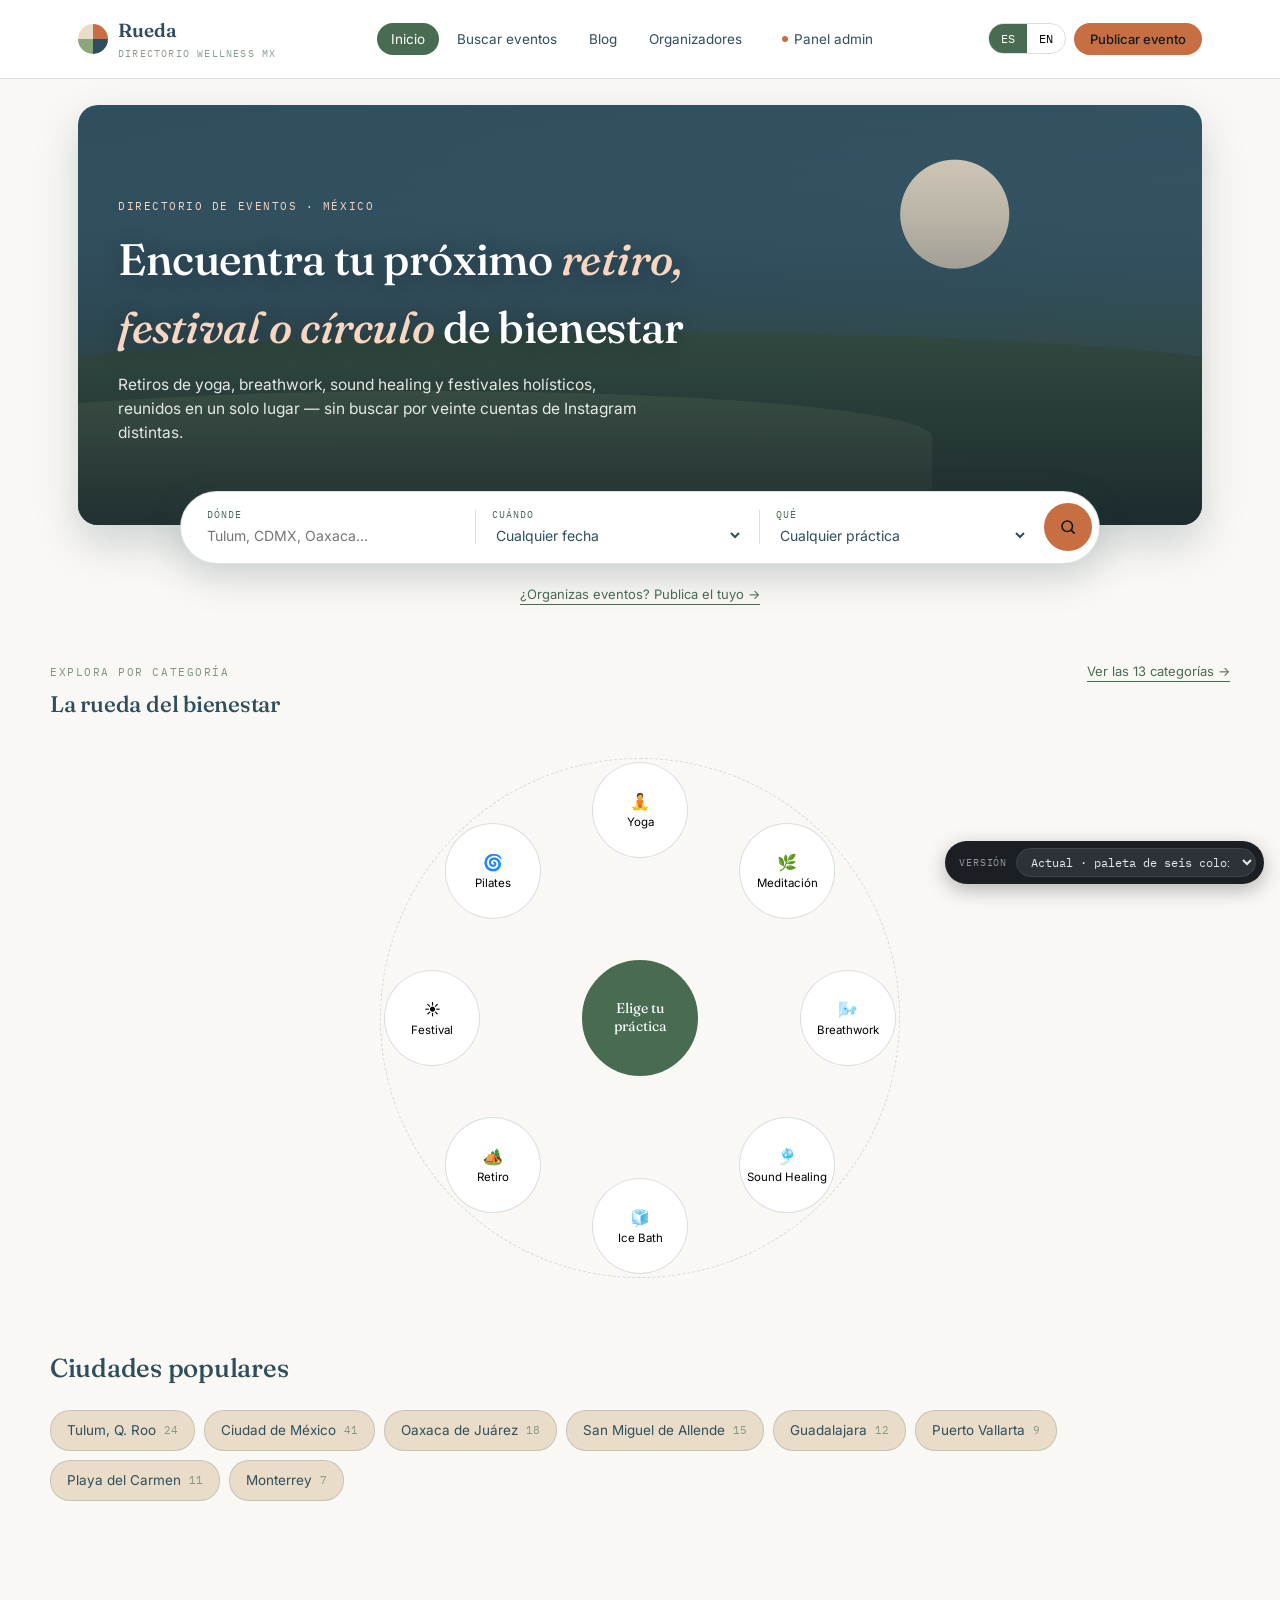
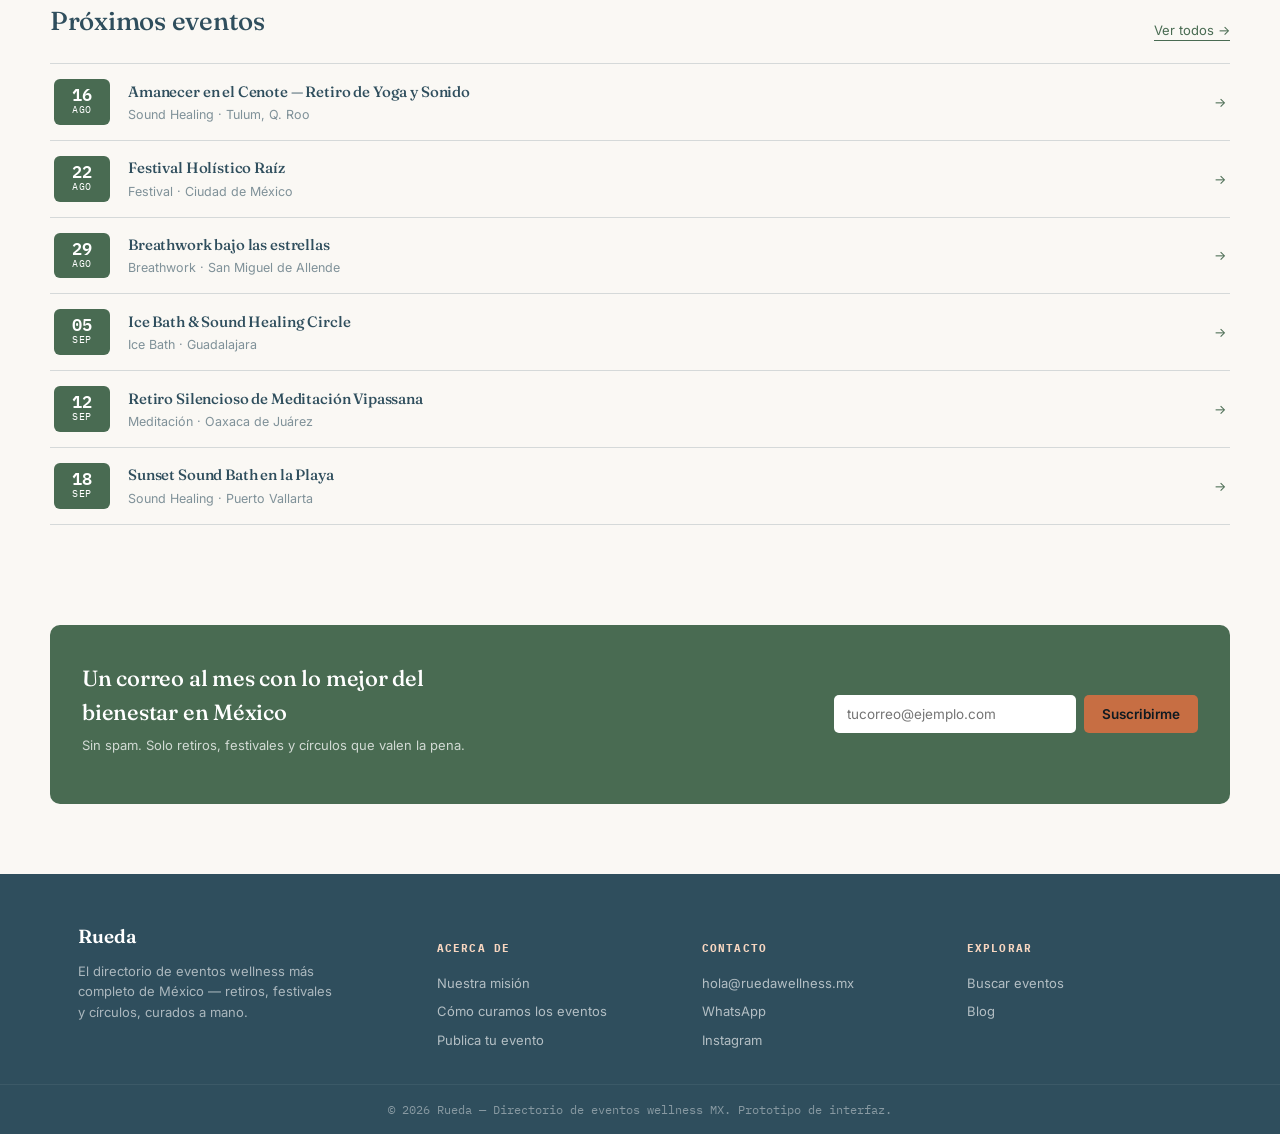
==== commit c11d483d: "v3: banner con pastilla de búsqueda segmentada El hero deja de ser una franja de color a sangre y pa" ====
--- a/prototipos/v3-final/index.html
+++ b/prototipos/v3-final/index.html
@@ -111,24 +111,90 @@
   .view{display:none;}
   .view.active{display:block;}
 
-  /* ---------- hero / buscador ---------- */
-  .hero{background:var(--jungle-deep); color:var(--paper); padding:64px 0 84px; position:relative; overflow:hidden;}
-  .hero::before{content:"";position:absolute; inset:0; background:radial-gradient(circle at 82% 15%, rgba(199,110,67,0.18), transparent 55%);}
+  /* ---------- hero: banner ----------
+     El hero deja de ser una franja de color a sangre y pasa a ser una caja con
+     esquinas redondeadas y aire a los lados, con la pastilla de busqueda
+     montada sobre su borde inferior. Ese solape es lo que hace reconocible el
+     patron: sin el, es un banner cualquiera con un buscador debajo. */
+  .hero{padding:26px 0 0;}
   .hero-inner{position:relative; max-width:1180px; margin:0 auto; padding:0 28px;}
-  .hero .eyebrow{color:var(--terracota-palida);}
-  .hero h1{font-size:44px; max-width:640px; margin-top:10px; color:var(--paper);}
+
+  .hero-banner{
+    position:relative; border-radius:20px; overflow:hidden;
+    min-height:420px; display:flex; align-items:flex-end;
+    box-shadow:0 18px 44px rgba(47,78,93,0.22);
+  }
+  @media(max-width:640px){ .hero-banner{min-height:360px; border-radius:14px;} }
+
+  /* Pseudo-imagen: la fotografia todavia no existe, asi que la escena se
+     compone con gradientes —cielo, sol, dos lineas de colinas—. Cuando haya
+     foto real basta con cambiar esto por un background-image: ni el titulo ni
+     el velo ni la pastilla se enteran. */
+  .hero-media{
+    position:absolute; inset:0;
+    background:
+      radial-gradient(circle at 78% 26%, rgba(233,221,201,.95) 0 54px, rgba(233,221,201,0) 55px),
+      linear-gradient(178deg, #2F4E5D 0%, #3E6375 44%, #547B6A 72%, #496B52 100%);
+  }
+  .hero-media::before{
+    content:""; position:absolute; left:-8%; right:-8%; bottom:0; height:46%;
+    background:var(--verde); border-radius:50% 50% 0 0 / 26% 26% 0 0; opacity:.92;
+  }
+  .hero-media::after{
+    content:""; position:absolute; left:-14%; right:24%; bottom:0; height:32%;
+    background:var(--verde-claro); border-radius:50% 50% 0 0 / 34% 34% 0 0; opacity:.55;
+  }
+
+  /* Velo oscuro de abajo hacia arriba. No es decoracion: sin el, el titulo
+     blanco cae sobre el verde claro de las colinas y se queda en 2.6:1. */
+  .hero-scrim{
+    position:absolute; inset:0;
+    background:linear-gradient(to top, rgba(21,33,40,.86) 0%, rgba(21,33,40,.58) 34%, rgba(21,33,40,.20) 72%, rgba(21,33,40,0) 100%);
+  }
+
+  .hero-content{position:relative; padding:40px 40px 64px; max-width:680px;}
+  @media(max-width:640px){ .hero-content{padding:26px 22px 46px;} }
+  .hero .eyebrow{color:var(--terracota-palida); opacity:1;}
+  .hero h1{font-size:44px; margin-top:10px; color:#fff; text-shadow:0 2px 18px rgba(21,33,40,.4);}
   .hero h1 em{font-style:italic; color:var(--terracota-palida);}
-  .hero p.sub{max-width:520px; color:rgba(255,255,255,0.72); margin-top:14px; font-size:15.5px;}
-  @media(max-width:640px){.hero h1{font-size:32px;}}
-
+  .hero p.sub{max-width:520px; color:rgba(255,255,255,0.88); margin-top:12px; font-size:15.5px;}
+  @media(max-width:640px){.hero h1{font-size:30px;}}
+
+  /* Pastilla de busqueda segmentada: tres campos separados por linea fina y un
+     boton circular. Va fuera de .hero-banner —que recorta por overflow— y sube
+     con margin negativo para montarse encima. */
   .buscador{
-    margin-top:32px; background:var(--paper); border-radius:8px; padding:8px;
-    display:flex; gap:8px; max-width:640px; box-shadow:0 18px 40px rgba(47,78,93,0.30);
-  }
-  .buscador input{flex:1; border:none; background:none; padding:12px 14px; color:var(--ink); font-size:14.5px;}
-  .buscador input:focus{outline:none;}
-  .buscador button{background:var(--marigold); color:var(--tinta-boton); border:none; font-weight:600; padding:0 22px; border-radius:5px; font-size:14px;}
+    position:relative; z-index:2; margin:-34px auto 0; max-width:920px;
+    background:var(--paper); border:1px solid var(--line); border-radius:999px;
+    display:flex; align-items:center; padding:7px 7px 7px 10px;
+    box-shadow:0 14px 38px rgba(47,78,93,0.20);
+  }
+  .bcampo{flex:1 1 0; min-width:0; padding:8px 16px; border-radius:999px;}
+  .bcampo:hover{background:var(--arena-suave);}
+  .bcampo label{
+    display:block; font-family:'IBM Plex Mono',monospace; font-size:10px;
+    letter-spacing:.1em; text-transform:uppercase; color:var(--jungle); margin-bottom:2px;
+  }
+  .bcampo input, .bcampo select{
+    width:100%; border:none; background:none; padding:0; font-size:14px; color:var(--ink);
+  }
+  .bcampo input:focus, .bcampo select:focus{outline:none;}
+  .bsep{width:1px; height:34px; background:var(--line); flex-shrink:0;}
+  .buscador button{
+    flex-shrink:0; width:48px; height:48px; border-radius:50%; border:none;
+    background:var(--marigold); color:var(--tinta-boton);
+    display:flex; align-items:center; justify-content:center;
+  }
   .buscador button:hover{background:var(--marigold-deep);}
+  /* En movil la pastilla se rompe en filas: tres campos de 90px de ancho no se
+     pueden rellenar, y el circulo del boton deja de tener sentido. */
+  @media(max-width:760px){
+    .buscador{flex-wrap:wrap; border-radius:18px; margin-top:-26px; padding:8px;}
+    .bcampo{flex:1 1 100%;}
+    .bcampo + .bcampo{border-top:1px solid var(--line-soft);}
+    .bsep{display:none;}
+    .buscador button{width:100%; height:44px; border-radius:999px; margin-top:6px;}
+  }
 
   /* ---------- rueda de bienestar (signature) ---------- */
   .wheel-section{padding:56px 0 8px;}
@@ -358,9 +424,12 @@
   .langtoggle button.active{background:var(--jungle); color:var(--paper);}
   .btn-publish{background:var(--terracota); color:var(--tinta-boton); border:none; border-radius:20px; padding:8px 16px; font-size:13px; font-weight:500;}
   .btn-publish:hover{background:var(--terracota-viva);}
-  .hero-actions{display:flex; align-items:center; gap:16px; margin-top:18px; flex-wrap:wrap;}
-  .hero-actions .ghostlink{font-size:13px; color:var(--paper); opacity:.75; border-bottom:1px solid rgba(255,255,255,.4);}
-  .hero-actions .ghostlink:hover{opacity:1;}
+  /* Antes vivia dentro del hero oscuro y por eso era blanco. Ahora cae debajo
+     de la pastilla, sobre el fondo claro: en blanco seria invisible. Va
+     centrado porque la pastilla tambien lo esta. */
+  .hero-actions{display:flex; align-items:center; justify-content:center; gap:16px; margin-top:20px; flex-wrap:wrap;}
+  .hero-actions .ghostlink{font-size:13px; color:var(--jungle); border-bottom:1px solid var(--jungle);}
+  .hero-actions .ghostlink:hover{color:var(--terracota-texto); border-bottom-color:var(--terracota-texto);}
 
   /* ---------- fuera de alcance ---------- */
   .scope-banner{background:#2A4453; border:1px dashed rgba(255,255,255,0.25); color:rgba(255,255,255,0.75); border-radius:8px; padding:16px 18px; font-size:12.5px; margin:26px 0;}
@@ -464,13 +533,52 @@
 <main id="view-inicio" class="view active">
   <section class="hero">
     <div class="hero-inner">
-      <div class="eyebrow">Directorio de eventos · México</div>
-      <h1>Encuentra tu próximo <em>retiro, festival o círculo</em> de bienestar</h1>
-      <p class="sub">Retiros de yoga, breathwork, sound healing y festivales holísticos, reunidos en un solo lugar — sin buscar por veinte cuentas de Instagram distintas.</p>
+      <div class="hero-banner">
+        <!-- Escena compuesta con gradientes. Es un marcador de posicion: el dia
+             que haya fotografia se cambia .hero-media por un background-image. -->
+        <div class="hero-media" aria-hidden="true"></div>
+        <div class="hero-scrim" aria-hidden="true"></div>
+        <div class="hero-content">
+          <div class="eyebrow">Directorio de eventos · México</div>
+          <h1>Encuentra tu próximo <em>retiro, festival o círculo</em> de bienestar</h1>
+          <p class="sub">Retiros de yoga, breathwork, sound healing y festivales holísticos, reunidos en un solo lugar — sin buscar por veinte cuentas de Instagram distintas.</p>
+        </div>
+      </div>
+
       <form class="buscador" onsubmit="event.preventDefault(); switchView('resultados');">
-        <input type="text" placeholder="Busca por evento, ciudad o categoría — ej. “yoga en Tulum”">
-        <button type="submit">Buscar</button>
+        <div class="bcampo">
+          <label for="bDonde">Dónde</label>
+          <input id="bDonde" type="text" placeholder="Tulum, CDMX, Oaxaca…">
+        </div>
+        <div class="bsep" aria-hidden="true"></div>
+        <div class="bcampo">
+          <label for="bCuando">Cuándo</label>
+          <select id="bCuando">
+            <option>Cualquier fecha</option>
+            <option>Este fin de semana</option>
+            <option>Próximos 7 días</option>
+            <option>Este mes</option>
+          </select>
+        </div>
+        <div class="bsep" aria-hidden="true"></div>
+        <div class="bcampo">
+          <label for="bQue">Qué</label>
+          <select id="bQue">
+            <option>Cualquier práctica</option>
+            <option>Yoga</option>
+            <option>Meditación</option>
+            <option>Breathwork</option>
+            <option>Sound Healing</option>
+            <option>Ice Bath</option>
+            <option>Retiro</option>
+            <option>Festival</option>
+          </select>
+        </div>
+        <button type="submit" aria-label="Buscar eventos">
+          <svg viewBox="0 0 24 24" width="18" height="18" aria-hidden="true" fill="none" stroke="currentColor" stroke-width="2.2" stroke-linecap="round"><circle cx="11" cy="11" r="7"/><path d="M20.2 20.2l-4-4"/></svg>
+        </button>
       </form>
+
       <div class="hero-actions">
         <a href="#" class="ghostlink" onclick="switchView('panel-organizador'); return false;">¿Organizas eventos? Publica el tuyo →</a>
       </div>
@@ -1201,5 +1309,75 @@
 window.addEventListener('load', layoutWheel);
 window.addEventListener('resize', layoutWheel);
 </script>
+
+<!-- ===== SELECTOR DE VERSIONES =====
+     Meta-interfaz: no forma parte del diseño. Va en gris pizarra, fuera de la
+     paleta, justamente para que no se lea como un control del prototipo.
+
+     Lee versiones.json en caliente en vez de llevar la lista escrita dentro.
+     Asi una instantanea ya publicada muestra tambien las versiones futuras sin
+     tener que reescribirla: lo congelado es el diseño, no el menu. -->
+<style>
+  #vsel{
+    position:fixed; right:16px; bottom:16px; z-index:900;
+    font-family:ui-monospace,'IBM Plex Mono',monospace;
+    background:#1B1F23; color:#E6E9EC; border-radius:999px;
+    padding:7px 8px 7px 14px; display:flex; align-items:center; gap:9px;
+    font-size:12px; box-shadow:0 6px 20px rgba(0,0,0,.28);
+  }
+  #vsel .lbl{opacity:.6; letter-spacing:.08em; text-transform:uppercase; font-size:10px;}
+  #vsel select{
+    background:#2C3238; color:#E6E9EC; border:1px solid #3C444C; border-radius:999px;
+    padding:5px 10px; font:inherit; font-size:12px; cursor:pointer; max-width:240px;
+  }
+  #vsel select:focus-visible{outline:2px solid #7AA7D8; outline-offset:2px;}
+  @media(max-width:640px){ #vsel{left:16px; right:16px; justify-content:space-between;} #vsel select{flex:1;} }
+  @media print{ #vsel{display:none;} }
+</style>
+<div id="vsel" hidden>
+  <span class="lbl">Versión</span>
+  <select id="vselList" aria-label="Ver otra versión del prototipo"></select>
+</div>
+<script>
+(function(){
+  /* Una instantanea vive en /versiones/; la version viva, en la carpeta padre.
+     De ahi sale la ruta relativa, identica en los dos casos. */
+  var enVersiones = location.pathname.indexOf('/versiones/') !== -1;
+  var base = enVersiones ? '../' : '';
+  var aqui = enVersiones ? location.pathname.split('/').pop() : '';
+
+  fetch(base + 'versiones.json', {cache:'no-store'})
+    .then(function(r){ return r.ok ? r.json() : null; })
+    .then(function(d){
+      if (!d || !d.versiones || !d.versiones.length) return;
+
+      var sel = document.getElementById('vselList');
+
+      /* La viva primero, y las instantaneas de mas nueva a mas vieja: lo que
+         mas se consulta queda arriba. */
+      var filas = [{ archivo:'', texto:'Actual · ' + (d.actual || 'ultima'), url: base + 'index.html' }];
+      d.versiones.slice().reverse().forEach(function(x){
+        filas.push({
+          archivo: x.archivo,
+          texto: 'v' + x.n + ' · ' + x.titulo,
+          url: base + 'versiones/' + x.archivo
+        });
+      });
+
+      filas.forEach(function(f){
+        var o = document.createElement('option');
+        o.value = f.url;
+        o.textContent = f.texto;
+        if (f.archivo === aqui) o.selected = true;
+        sel.appendChild(o);
+      });
+
+      sel.addEventListener('change', function(){ location.href = sel.value; });
+      document.getElementById('vsel').hidden = false;
+    })
+    .catch(function(){ /* Sin JSON no hay selector y el prototipo sigue intacto. */ });
+})();
+</script>
+
 </body>
 </html>
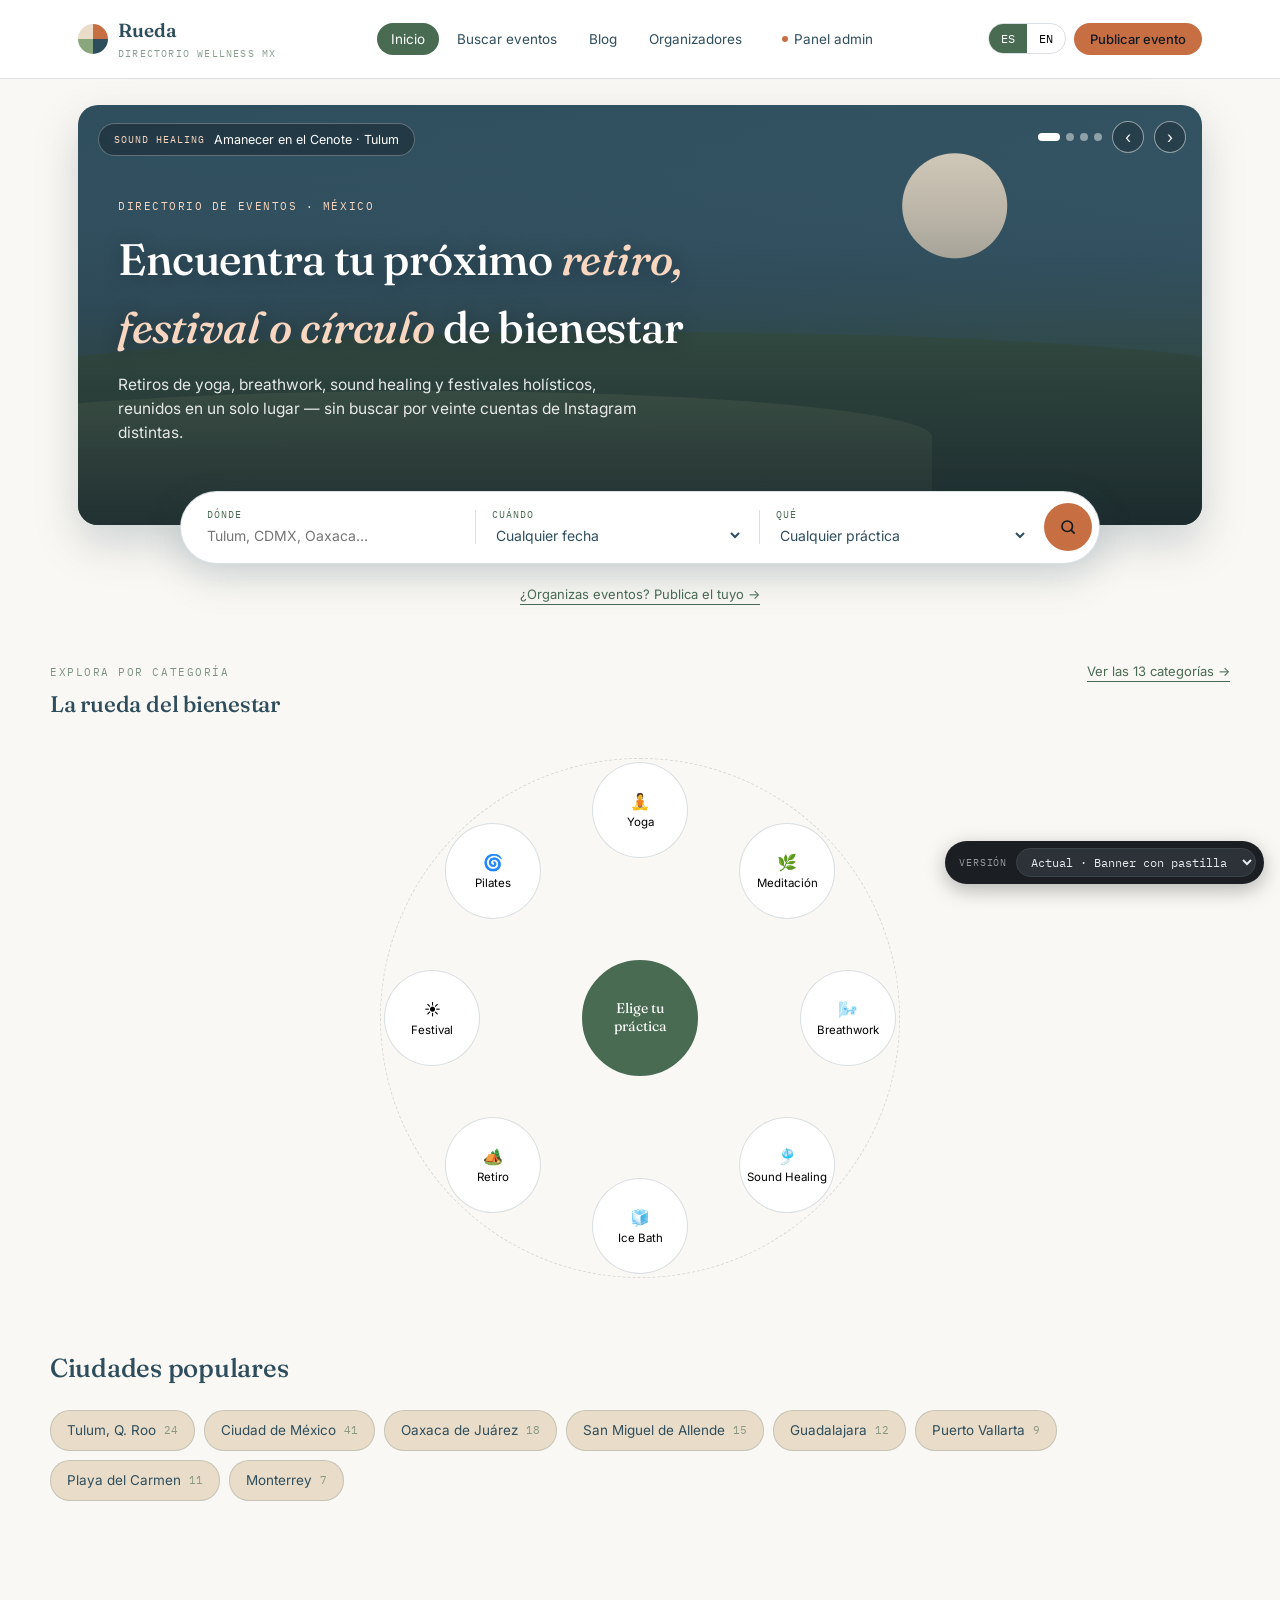
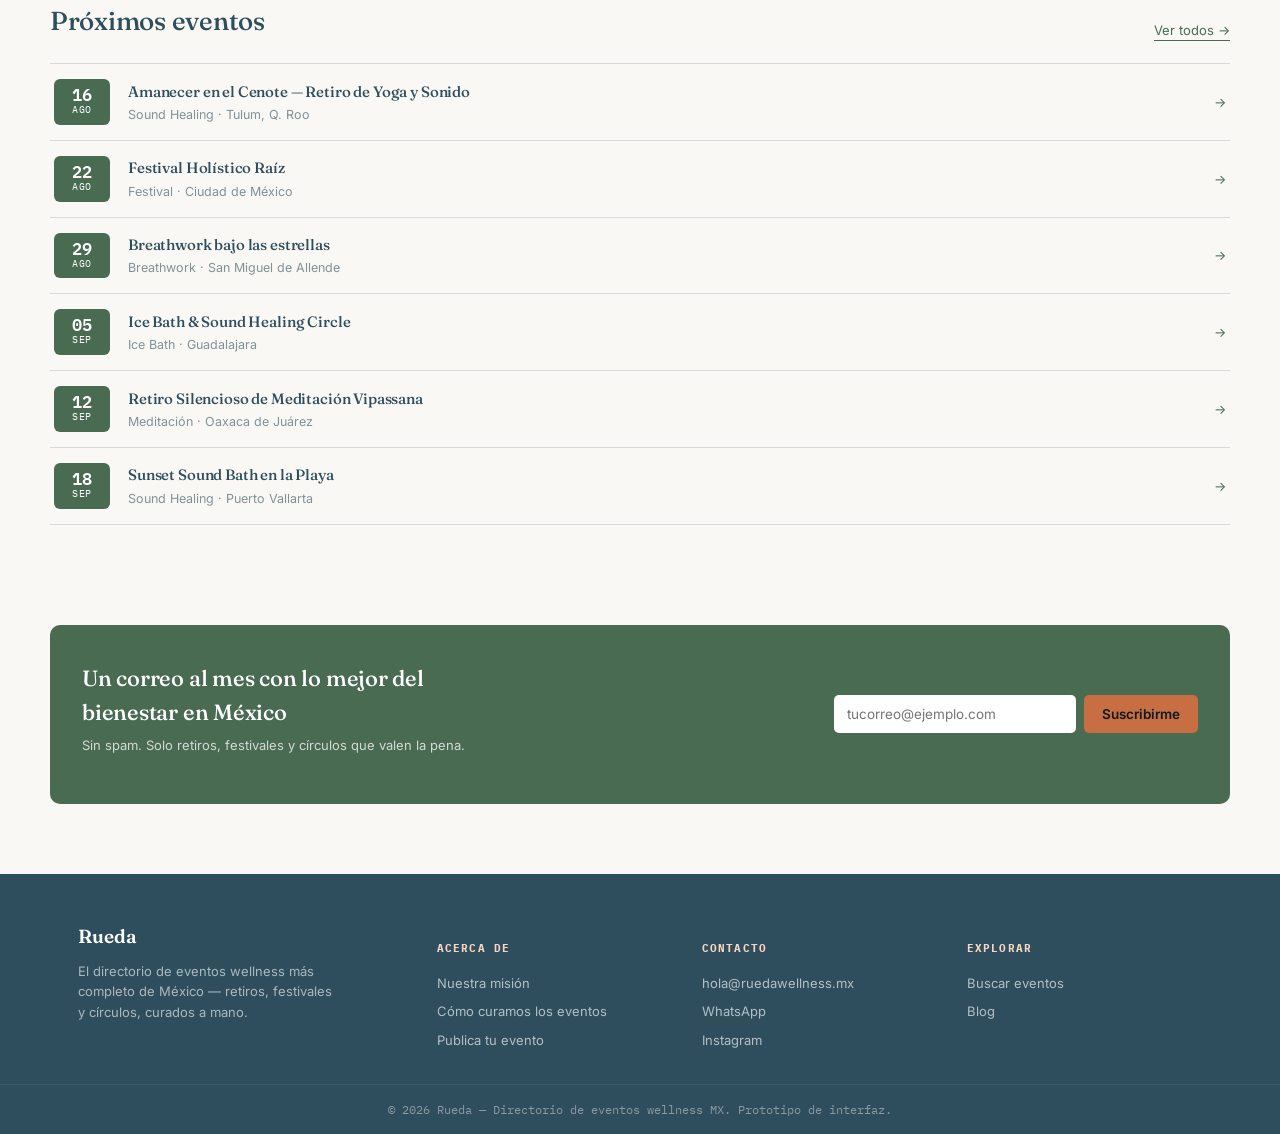
==== commit 4f62eab7: "v3: el banner pasa a ser un carrusel de cuatro escenas Cuatro pseudo-imágenes que se cruzan por opac" ====
--- a/prototipos/v3-final/index.html
+++ b/prototipos/v3-final/index.html
@@ -126,16 +126,60 @@
   }
   @media(max-width:640px){ .hero-banner{min-height:360px; border-radius:14px;} }
 
-  /* Pseudo-imagen: la fotografia todavia no existe, asi que la escena se
+  /* Carrusel: las diapositivas se apilan y se cruzan por opacidad. No se
+     desplazan lateralmente a proposito — un desplazamiento obliga a medir
+     anchos y se rompe en cuanto el banner cambia de tamaño; el fundido no
+     depende de la geometria. */
+  .carrusel{position:absolute; inset:0;}
+  .slide{position:absolute; inset:0; opacity:0; transition:opacity .6s ease;}
+  .slide.activa{opacity:1;}
+
+  /* Etiqueta de la diapositiva: nombra lo que se esta viendo. Va arriba a la
+     izquierda porque abajo esta el titulo y el centro lo tapa la pastilla. */
+  .slide-chip{
+    position:absolute; top:18px; left:20px; z-index:2;
+    display:inline-flex; align-items:center; gap:9px; max-width:calc(100% - 200px);
+    background:rgba(21,33,40,.45); border:1px solid rgba(255,255,255,.28);
+    color:#fff; border-radius:999px; padding:6px 15px; font-size:12.5px;
+    backdrop-filter:blur(3px);
+  }
+  .slide-chip .cat{
+    font-family:'IBM Plex Mono',monospace; font-size:10px; letter-spacing:.1em;
+    text-transform:uppercase; color:var(--terracota-palida);
+  }
+  @media(max-width:640px){
+    .slide-chip{max-width:calc(100% - 40px); font-size:11.5px; top:14px; left:14px;}
+    .slide-chip .cat{display:none;}
+  }
+
+  /* Controles arriba a la derecha, la unica esquina que queda libre. */
+  .cctrl{position:absolute; top:16px; right:16px; z-index:4; display:flex; align-items:center; gap:10px;}
+  .cdots{display:flex; align-items:center; gap:6px;}
+  .cdots button{
+    width:8px; height:8px; padding:0; border:none; border-radius:50%;
+    background:rgba(255,255,255,.45); transition:width .2s, background .2s;
+  }
+  .cdots button[aria-current="true"]{background:#fff; width:22px; border-radius:999px;}
+  .cnav{
+    width:32px; height:32px; border-radius:50%; border:1px solid rgba(255,255,255,.5);
+    background:rgba(21,33,40,.38); color:#fff; font-size:16px; line-height:1;
+    display:flex; align-items:center; justify-content:center;
+  }
+  .cnav:hover{background:rgba(21,33,40,.65);}
+  .cctrl :focus-visible{outline:2px solid #fff; outline-offset:2px;}
+
+  /* Pseudo-imagen: la fotografia todavia no existe, asi que cada escena se
      compone con gradientes —cielo, sol, dos lineas de colinas—. Cuando haya
-     foto real basta con cambiar esto por un background-image: ni el titulo ni
-     el velo ni la pastilla se enteran. */
-  .hero-media{
-    position:absolute; inset:0;
-    background:
-      radial-gradient(circle at 78% 26%, rgba(233,221,201,.95) 0 54px, rgba(233,221,201,0) 55px),
-      linear-gradient(178deg, #2F4E5D 0%, #3E6375 44%, #547B6A 72%, #496B52 100%);
-  }
+     foto real basta con cambiar el background de cada .mN por la imagen. */
+  .hero-media{position:absolute; inset:0;}
+  .m1{background:
+      radial-gradient(circle at 78% 24%, rgba(233,221,201,.95) 0 52px, rgba(233,221,201,0) 53px),
+      linear-gradient(178deg, #2F4E5D 0%, #3E6375 44%, #547B6A 72%, #496B52 100%);}
+  .m2{background:linear-gradient(176deg, #3E6375 0%, #496B52 46%, #35513C 100%);}
+  .m3{background:
+      radial-gradient(circle at 24% 30%, rgba(199,110,67,.9) 0 66px, rgba(199,110,67,0) 67px),
+      linear-gradient(180deg, #E9DDC9 0%, #C76E43 40%, #2F4E5D 100%);}
+  .m4{background:linear-gradient(180deg, #2F4E5D 0%, #547B6A 58%, #89A67D 100%);}
   .hero-media::before{
     content:""; position:absolute; left:-8%; right:-8%; bottom:0; height:46%;
     background:var(--verde); border-radius:50% 50% 0 0 / 26% 26% 0 0; opacity:.92;
@@ -152,7 +196,7 @@
     background:linear-gradient(to top, rgba(21,33,40,.86) 0%, rgba(21,33,40,.58) 34%, rgba(21,33,40,.20) 72%, rgba(21,33,40,0) 100%);
   }
 
-  .hero-content{position:relative; padding:40px 40px 64px; max-width:680px;}
+  .hero-content{position:relative; z-index:3; padding:40px 40px 64px; max-width:680px;}
   @media(max-width:640px){ .hero-content{padding:26px 22px 46px;} }
   .hero .eyebrow{color:var(--terracota-palida); opacity:1;}
   .hero h1{font-size:44px; margin-top:10px; color:#fff; text-shadow:0 2px 18px rgba(21,33,40,.4);}
@@ -534,10 +578,49 @@
   <section class="hero">
     <div class="hero-inner">
       <div class="hero-banner">
-        <!-- Escena compuesta con gradientes. Es un marcador de posicion: el dia
-             que haya fotografia se cambia .hero-media por un background-image. -->
-        <div class="hero-media" aria-hidden="true"></div>
-        <div class="hero-scrim" aria-hidden="true"></div>
+        <!-- Carrusel de escenas. Cada .hero-media es un marcador de posicion
+             compuesto con gradientes; el dia que haya fotografia se cambia cada
+             uno por un background-image y ni los controles ni el titulo se
+             enteran.
+
+             El titulo de la pagina NO rota: vive fuera de las diapositivas, al
+             pie del banner. Solo cambian la imagen y la etiqueta de arriba a la
+             izquierda, que nombra el evento que se esta viendo. Asi hay un
+             unico h1 y el mensaje del sitio no depende de donde pare el giro. -->
+        <div class="carrusel" id="carrusel">
+          <div class="slide activa" aria-hidden="false">
+            <div class="hero-media m1"></div>
+            <div class="hero-scrim"></div>
+            <div class="slide-chip"><span class="cat">Sound Healing</span> Amanecer en el Cenote · Tulum</div>
+          </div>
+          <div class="slide" aria-hidden="true">
+            <div class="hero-media m2"></div>
+            <div class="hero-scrim"></div>
+            <div class="slide-chip"><span class="cat">Festival</span> Festival Holístico Raíz · CDMX</div>
+          </div>
+          <div class="slide" aria-hidden="true">
+            <div class="hero-media m3"></div>
+            <div class="hero-scrim"></div>
+            <div class="slide-chip"><span class="cat">Breathwork</span> Bajo las estrellas · San Miguel</div>
+          </div>
+          <div class="slide" aria-hidden="true">
+            <div class="hero-media m4"></div>
+            <div class="hero-scrim"></div>
+            <div class="slide-chip"><span class="cat">Retiro</span> Silencio Vipassana · Oaxaca</div>
+          </div>
+        </div>
+
+        <div class="cctrl">
+          <div class="cdots" id="cdots">
+            <button type="button" aria-current="true"  aria-label="Ver imagen 1"></button>
+            <button type="button" aria-current="false" aria-label="Ver imagen 2"></button>
+            <button type="button" aria-current="false" aria-label="Ver imagen 3"></button>
+            <button type="button" aria-current="false" aria-label="Ver imagen 4"></button>
+          </div>
+          <button type="button" class="cnav" id="cprev" aria-label="Imagen anterior">‹</button>
+          <button type="button" class="cnav" id="cnext" aria-label="Imagen siguiente">›</button>
+        </div>
+
         <div class="hero-content">
           <div class="eyebrow">Directorio de eventos · México</div>
           <h1>Encuentra tu próximo <em>retiro, festival o círculo</em> de bienestar</h1>
@@ -1186,6 +1269,61 @@
     <div class="rowarrow">→</div>
   </div>`;
 }
+
+/* ---------- carrusel del banner ---------- */
+(function(){
+  var raiz = document.getElementById('carrusel');
+  if (!raiz) return;
+
+  var slides = [].slice.call(raiz.querySelectorAll('.slide'));
+  var puntos = [].slice.call(document.querySelectorAll('#cdots button'));
+  var banner = raiz.parentNode;
+  var i = 0, reloj = null;
+  var ESPERA = 6000;
+
+  /* Si el sistema pide menos movimiento, el carrusel no gira solo. Las flechas
+     y los puntos siguen ahi: se quita el automatismo, no el control. */
+  var quieto = window.matchMedia && window.matchMedia('(prefers-reduced-motion: reduce)').matches;
+
+  function ir(n){
+    i = (n + slides.length) % slides.length;
+    slides.forEach(function(s, k){
+      s.classList.toggle('activa', k === i);
+      s.setAttribute('aria-hidden', k === i ? 'false' : 'true');
+    });
+    puntos.forEach(function(p, k){
+      p.setAttribute('aria-current', k === i ? 'true' : 'false');
+    });
+  }
+
+  function parar(){ if (reloj) { clearInterval(reloj); reloj = null; } }
+  function arrancar(){
+    parar();
+    if (!quieto) reloj = setInterval(function(){ ir(i + 1); }, ESPERA);
+  }
+
+  document.getElementById('cprev').addEventListener('click', function(){ ir(i - 1); arrancar(); });
+  document.getElementById('cnext').addEventListener('click', function(){ ir(i + 1); arrancar(); });
+  puntos.forEach(function(p, k){
+    p.addEventListener('click', function(){ ir(k); arrancar(); });
+  });
+
+  /* Se detiene con el raton encima o con el foco dentro. Un carrusel que sigue
+     girando mientras lees o mientras tabulas por sus botones es la queja
+     clasica de este patron. */
+  banner.addEventListener('mouseenter', parar);
+  banner.addEventListener('mouseleave', arrancar);
+  banner.addEventListener('focusin', parar);
+  banner.addEventListener('focusout', arrancar);
+
+  /* En una pestaña de fondo tampoco tiene sentido seguir contando. */
+  document.addEventListener('visibilitychange', function(){
+    if (document.hidden) parar(); else arrancar();
+  });
+
+  ir(0);
+  arrancar();
+})();
 document.getElementById('proximosList').innerHTML = eventos.map(rowHTML).join('');
 document.getElementById('resultsGrid').innerHTML = eventos.map(cardHTML).join('') + eventos.map(cardHTML).join('');
 document.getElementById('orgEventsGrid').innerHTML = eventos.slice(0,3).map(cardHTML).join('');
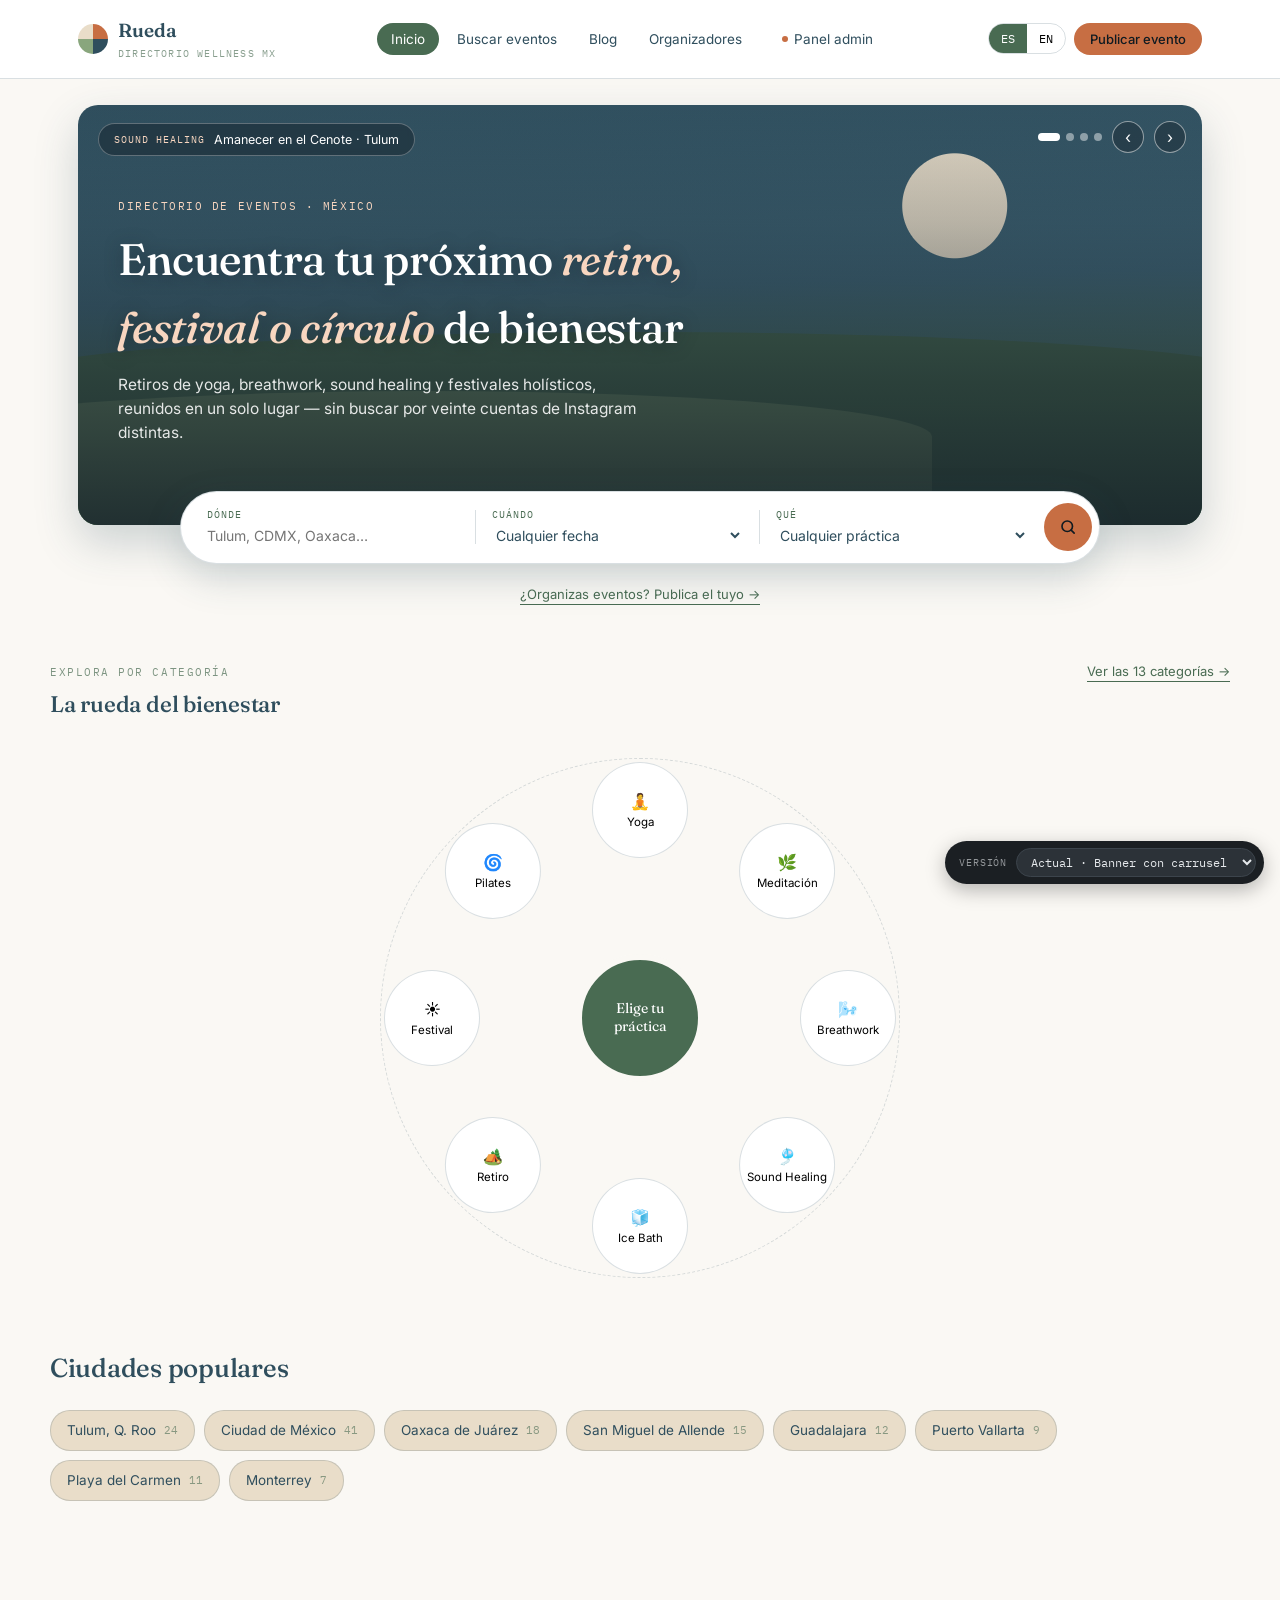
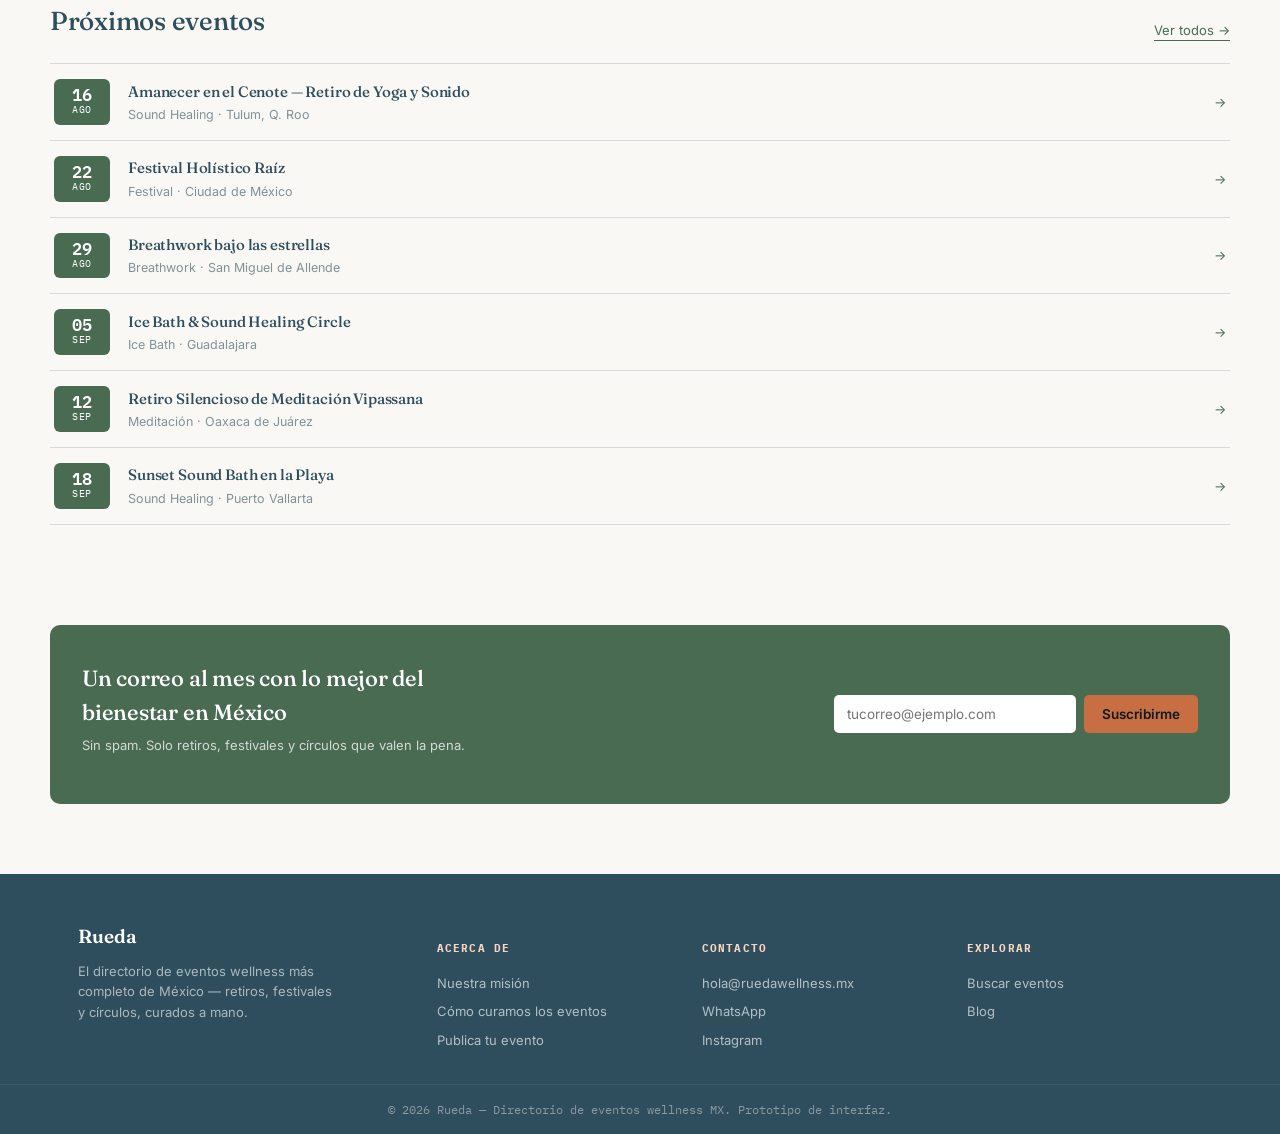
==== commit 88d66b39: "v3: el carrusel gira cada 4 segundos en vez de 6 Co-Authored-By: Claude Opus 5 <noreply@anthropic.co" ====
--- a/prototipos/v3-final/index.html
+++ b/prototipos/v3-final/index.html
@@ -1279,7 +1279,7 @@
   var puntos = [].slice.call(document.querySelectorAll('#cdots button'));
   var banner = raiz.parentNode;
   var i = 0, reloj = null;
-  var ESPERA = 6000;
+  var ESPERA = 4000;
 
   /* Si el sistema pide menos movimiento, el carrusel no gira solo. Las flechas
      y los puntos siguen ahi: se quita el automatismo, no el control. */
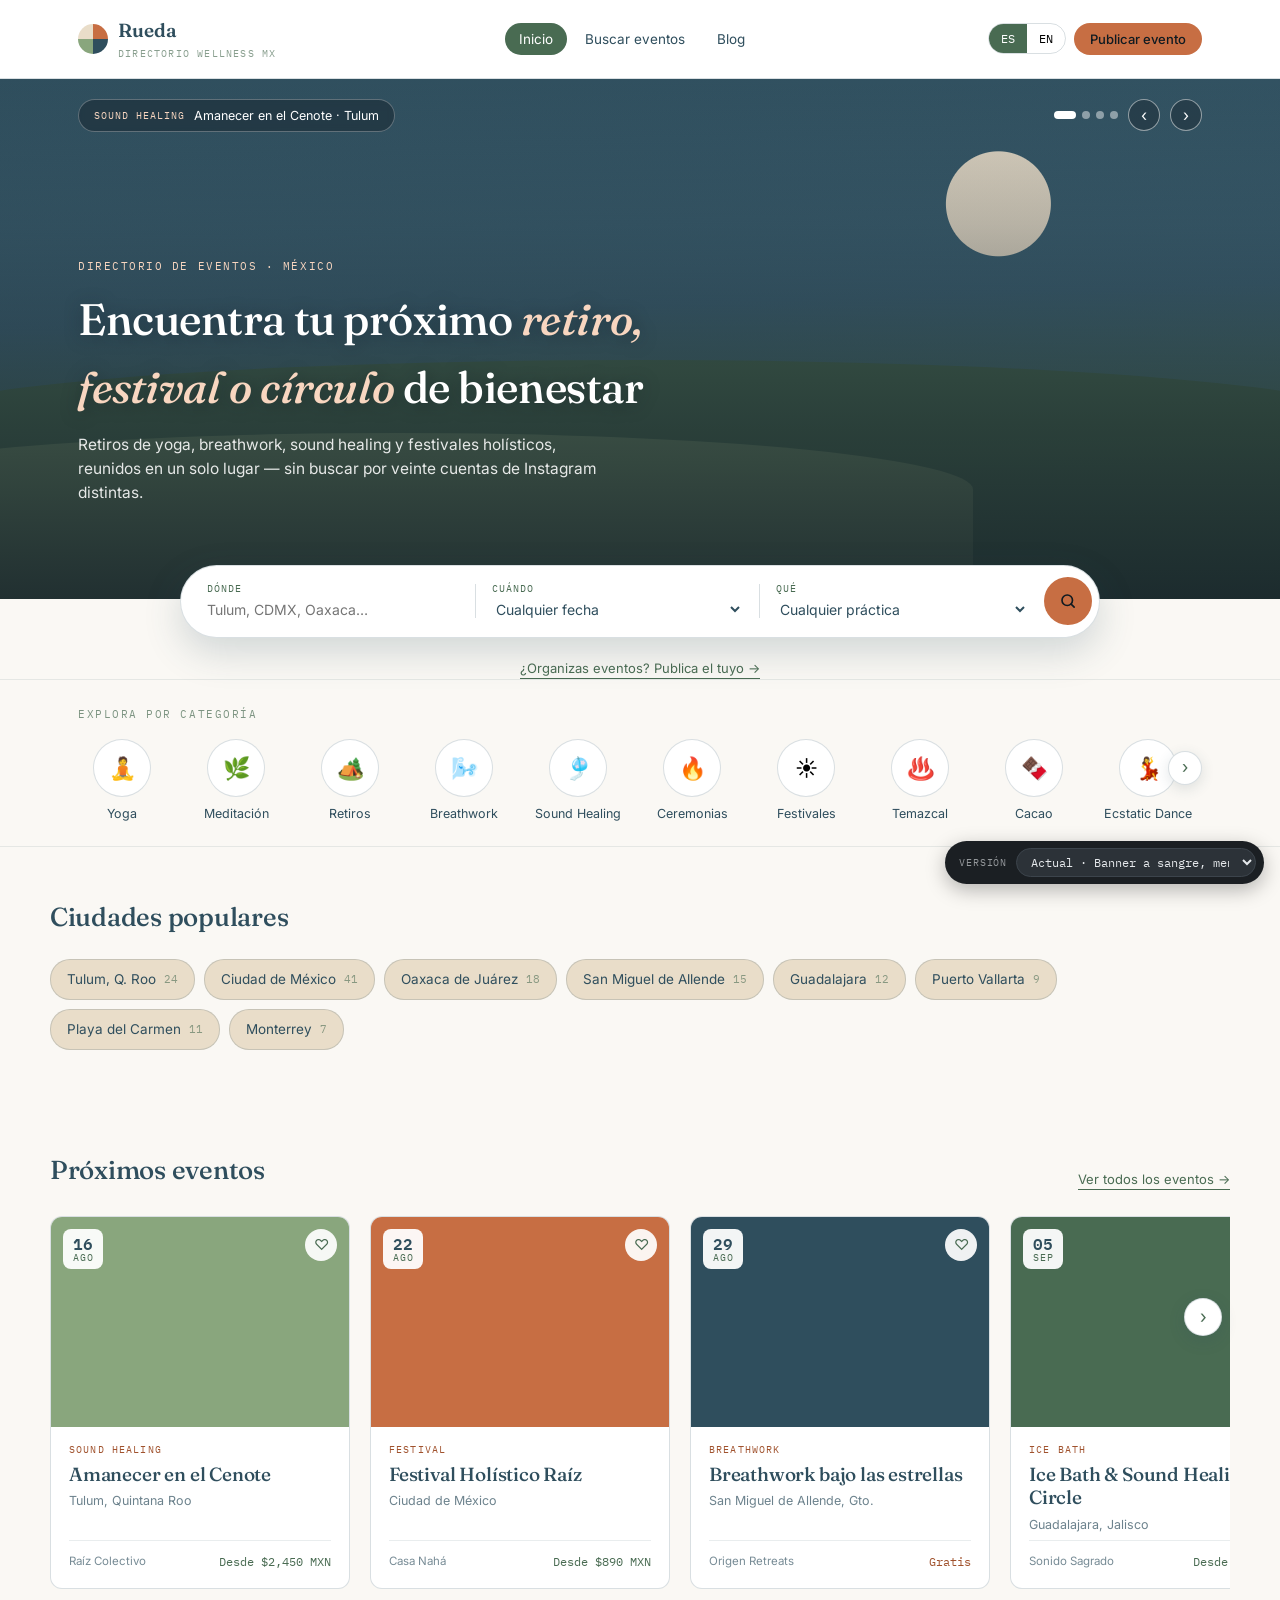
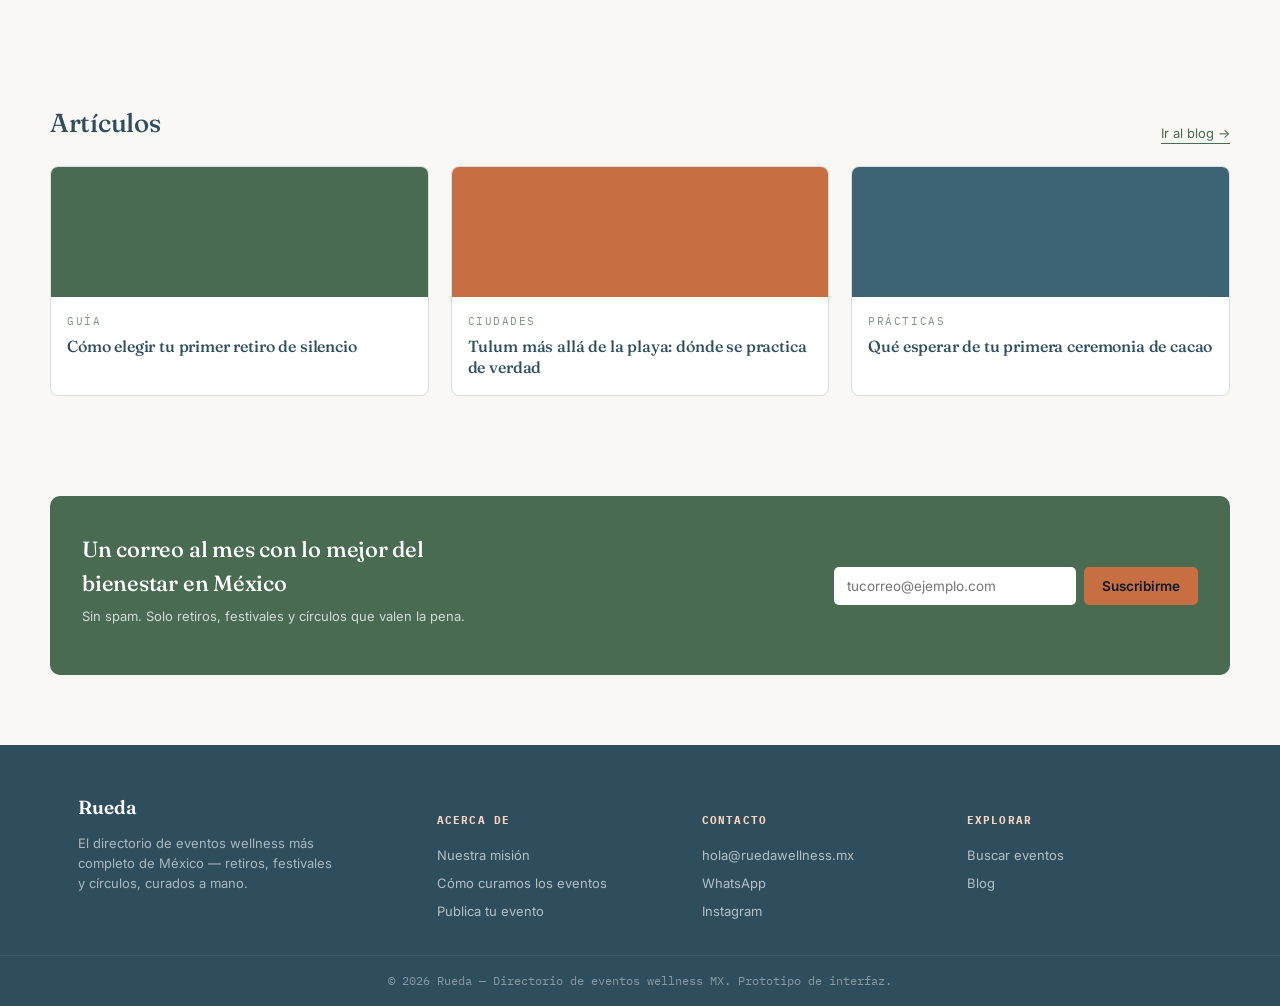
==== commit 69e98b5c: "v3: banner a sangre, menú lineal de categorías y eventos en tarjetas Cinco cambios sobre la versión " ====
--- a/prototipos/v3-final/index.html
+++ b/prototipos/v3-final/index.html
@@ -93,11 +93,7 @@
   }
   nav.mainnav button:hover{background:var(--line-soft);}
   nav.mainnav button.active{background:var(--jungle); color:var(--paper);}
-  .admin-toggle{
-    margin-left:8px; background:var(--ink); color:var(--paper); border-radius:20px; padding:8px 16px; font-size:13px;
-    display:flex; align-items:center; gap:6px;
-  }
-  .admin-toggle .dot{width:6px;height:6px;border-radius:50%;background:var(--marigold);}
+  /* .admin-toggle se fue con el boton de «Panel admin» del menu publico. */
   .navburger{display:none; background:none;border:none;padding:6px;}
   .navburger span{display:block; width:20px; height:2px; background:var(--ink); margin:4px 0;}
   @media(max-width:900px){
@@ -116,15 +112,19 @@
      esquinas redondeadas y aire a los lados, con la pastilla de busqueda
      montada sobre su borde inferior. Ese solape es lo que hace reconocible el
      patron: sin el, es un banner cualquiera con un buscador debajo. */
-  .hero{padding:26px 0 0;}
+  .hero{padding:0;}
   .hero-inner{position:relative; max-width:1180px; margin:0 auto; padding:0 28px;}
 
+  /* Banner a sangre: ocupa todo el ancho de la ventana, sin esquinas ni
+     margenes. Al perder el redondeo pierde tambien la sombra —una sombra en un
+     bloque que llega a los bordes no cae sobre nada—. El titulo sigue alineado
+     con el resto de la pagina gracias a .hero-content, que si esta limitado. */
   .hero-banner{
-    position:relative; border-radius:20px; overflow:hidden;
-    min-height:420px; display:flex; align-items:flex-end;
-    box-shadow:0 18px 44px rgba(47,78,93,0.22);
-  }
-  @media(max-width:640px){ .hero-banner{min-height:360px; border-radius:14px;} }
+    position:relative; overflow:hidden;
+    min-height:520px; display:flex; align-items:flex-end;
+  }
+  @media(max-width:900px){ .hero-banner{min-height:440px;} }
+  @media(max-width:640px){ .hero-banner{min-height:400px;} }
 
   /* Carrusel: las diapositivas se apilan y se cruzan por opacidad. No se
      desplazan lateralmente a proposito — un desplazamiento obliga a medir
@@ -136,8 +136,11 @@
 
   /* Etiqueta de la diapositiva: nombra lo que se esta viendo. Va arriba a la
      izquierda porque abajo esta el titulo y el centro lo tapa la pastilla. */
+  /* En un banner a sangre, pegar los controles al borde de la ventana los deja
+     lejisimos del contenido en pantallas anchas. max() los engancha a la misma
+     columna que el titulo cuando hay sitio, y a 28px del borde cuando no. */
   .slide-chip{
-    position:absolute; top:18px; left:20px; z-index:2;
+    position:absolute; top:20px; left:max(28px, calc((100% - 1180px) / 2 + 28px)); z-index:2;
     display:inline-flex; align-items:center; gap:9px; max-width:calc(100% - 200px);
     background:rgba(21,33,40,.45); border:1px solid rgba(255,255,255,.28);
     color:#fff; border-radius:999px; padding:6px 15px; font-size:12.5px;
@@ -153,7 +156,7 @@
   }
 
   /* Controles arriba a la derecha, la unica esquina que queda libre. */
-  .cctrl{position:absolute; top:16px; right:16px; z-index:4; display:flex; align-items:center; gap:10px;}
+  .cctrl{position:absolute; top:20px; right:max(28px, calc((100% - 1180px) / 2 + 28px)); z-index:4; display:flex; align-items:center; gap:10px;}
   .cdots{display:flex; align-items:center; gap:6px;}
   .cdots button{
     width:8px; height:8px; padding:0; border:none; border-radius:50%;
@@ -196,8 +199,14 @@
     background:linear-gradient(to top, rgba(21,33,40,.86) 0%, rgba(21,33,40,.58) 34%, rgba(21,33,40,.20) 72%, rgba(21,33,40,0) 100%);
   }
 
-  .hero-content{position:relative; z-index:3; padding:40px 40px 64px; max-width:680px;}
-  @media(max-width:640px){ .hero-content{padding:26px 22px 46px;} }
+  /* Limitado y centrado para que el titulo caiga sobre la misma columna que el
+     resto de la pagina, aunque el banner llegue a los bordes de la ventana. */
+  .hero-content{
+    position:relative; z-index:3; width:100%; max-width:1180px;
+    margin:0 auto; padding:40px 28px 78px;
+  }
+  .hero-content .eyebrow, .hero-content h1, .hero-content p.sub{max-width:680px;}
+  @media(max-width:640px){ .hero-content{padding:26px 18px 56px;} }
   .hero .eyebrow{color:var(--terracota-palida); opacity:1;}
   .hero h1{font-size:44px; margin-top:10px; color:#fff; text-shadow:0 2px 18px rgba(21,33,40,.4);}
   .hero h1 em{font-style:italic; color:var(--terracota-palida);}
@@ -240,33 +249,103 @@
     .buscador button{width:100%; height:44px; border-radius:999px; margin-top:6px;}
   }
 
-  /* ---------- rueda de bienestar (signature) ---------- */
-  .wheel-section{padding:56px 0 8px;}
-  .wheel-head{display:flex; align-items:baseline; justify-content:space-between; gap:16px; flex-wrap:wrap; margin-bottom:8px;}
-  .wheel-head a{font-size:13px; color:var(--jungle); border-bottom:1px solid var(--jungle);}
-  .wheel-stage{position:relative; width:100%; max-width:520px; aspect-ratio:1/1; margin:36px auto 12px;}
-  .wheel-center{
-    position:absolute; top:50%; left:50%; transform:translate(-50%,-50%);
-    width:128px; height:128px; border-radius:50%; background:var(--jungle); color:var(--paper);
-    display:flex; align-items:center; justify-content:center; text-align:center; font-family:'Fraunces',serif;
-    font-size:14px; line-height:1.25; padding:10px; z-index:2; border:6px solid var(--stone);
-  }
-  .wheel-ring{position:absolute; inset:0; border:1px dashed var(--line); border-radius:50%;}
-  .wheel-item{
-    position:absolute; top:50%; left:50%; transform:translate(-50%,-50%);
-    width:96px; padding:10px 6px; text-align:center; background:var(--paper); border:1px solid var(--line);
-    border-radius:50%; aspect-ratio:1/1; display:flex; flex-direction:column; align-items:center; justify-content:center;
-    font-size:11.5px; gap:4px; transition:transform .18s, background .18s, color .18s; z-index:1;
-  }
-  .wheel-item .ic{font-size:16px;}
-  .wheel-item:hover{background:var(--marigold); color:var(--tinta-boton); z-index:3;}
-  @media(max-width:640px){
-    .wheel-stage{display:none;}
-    .wheel-chips{display:flex; gap:8px; overflow-x:auto; padding:4px 2px 14px;}
-  }
-  .wheel-chips{display:none;}
-  @media(max-width:640px){.wheel-chips{display:flex;}}
-  .wheel-chips .chip{flex:0 0 auto; background:var(--arena); border:1px solid var(--line); border-radius:20px; padding:9px 15px; font-size:13px; white-space:nowrap;}
+  /* ---------- explorar por categoria: menu lineal ----------
+     Sustituye a la rueda del bienestar. La rueda tenia tres problemas: solo
+     cabian ocho categorias de las trece, obligaba a mantener una version
+     distinta en movil (los chips) porque un circulo de 520px no entra en una
+     pantalla estrecha, y el tabulador la recorria en un orden que no coincidia
+     con lo que se veia. Una fila que se desplaza acepta las trece, es la misma
+     en cualquier ancho y se tabula en el orden en que se lee. */
+  .catbar{
+    background:var(--stone); border-top:1px solid var(--line-soft);
+    border-bottom:1px solid var(--line-soft); padding:26px 0 22px;
+  }
+  .catbar-inner{max-width:1180px; margin:0 auto; padding:0 28px;}
+  @media(max-width:640px){ .catbar-inner{padding:0 18px;} }
+  .catbar .eyebrow{margin-bottom:16px; display:block;}
+  .catrail-wrap{position:relative;}
+  .catrail{
+    display:flex; gap:26px; overflow-x:auto; scroll-behavior:smooth;
+    scroll-snap-type:x proximity; padding-bottom:2px;
+    scrollbar-width:none; -ms-overflow-style:none;
+  }
+  .catrail::-webkit-scrollbar{display:none;}
+  .catitem{
+    flex:0 0 auto; width:88px; background:none; border:none; padding:0;
+    display:flex; flex-direction:column; align-items:center; gap:9px; scroll-snap-align:start;
+  }
+  .catitem .ic{
+    width:58px; height:58px; border-radius:50%; border:1px solid var(--line);
+    background:var(--paper); display:flex; align-items:center; justify-content:center;
+    font-size:22px; transition:background .15s, border-color .15s, transform .15s;
+  }
+  .catitem:hover .ic{background:var(--arena); border-color:var(--jungle); transform:translateY(-2px);}
+  .catitem .lbl{font-size:12.5px; color:var(--ink); text-align:center; line-height:1.25;}
+  /* A la altura del circulo, no del bloque entero: si se centra con el texto
+     incluido queda descolgada respecto a la fila de iconos. */
+  .catnext{
+    position:absolute; right:0; top:29px; transform:translateY(-50%);
+    width:34px; height:34px; border-radius:50%; border:1px solid var(--line);
+    background:var(--paper); color:var(--jungle); font-size:17px; line-height:1;
+    display:flex; align-items:center; justify-content:center;
+    box-shadow:0 4px 14px rgba(47,78,93,.14);
+  }
+  .catnext:hover{background:var(--arena);}
+
+  /* ---------- proximos eventos: tarjetas en carril ---------- */
+  .evrail-wrap{position:relative;}
+  .evrail{
+    display:flex; gap:20px; overflow-x:auto; scroll-behavior:smooth;
+    scroll-snap-type:x proximity; padding:4px 2px 14px;
+    scrollbar-width:none; -ms-overflow-style:none;
+  }
+  .evrail::-webkit-scrollbar{display:none;}
+  .ev-card{
+    flex:0 0 300px; scroll-snap-align:start; background:var(--paper);
+    border:1px solid var(--line); border-radius:12px; overflow:hidden;
+    display:flex; flex-direction:column; cursor:pointer;
+    transition:transform .15s, box-shadow .15s;
+  }
+  /* En movil la tarjeta no llena el ancho: el borde de la siguiente asomando
+     es lo que delata que la fila se desplaza. */
+  @media(max-width:640px){ .ev-card{flex-basis:82%;} }
+  .ev-card:hover{transform:translateY(-3px); box-shadow:0 16px 32px rgba(47,78,93,.14);}
+  .ev-img{position:relative; height:210px; background-size:cover; background-position:center;}
+  .ev-date{
+    position:absolute; top:12px; left:12px; background:rgba(255,255,255,.94);
+    border-radius:8px; padding:6px 10px 5px; text-align:center;
+    font-family:'IBM Plex Mono',monospace; line-height:1.15;
+  }
+  .ev-date .d{display:block; font-size:16px; font-weight:600; color:var(--ink);}
+  .ev-date .m{display:block; font-size:9.5px; letter-spacing:.08em; color:var(--jungle);}
+  .ev-fav{
+    position:absolute; top:12px; right:12px; width:32px; height:32px; border-radius:50%;
+    border:none; background:rgba(255,255,255,.92); color:var(--jungle); font-size:15px;
+    display:flex; align-items:center; justify-content:center;
+  }
+  .ev-fav:hover{background:#fff;}
+  .ev-body{padding:16px 18px 18px; display:flex; flex-direction:column; gap:5px; flex:1;}
+  .ev-cat{
+    font-family:'IBM Plex Mono',monospace; font-size:9.5px; letter-spacing:.12em;
+    text-transform:uppercase; color:var(--terracota-texto);
+  }
+  .ev-body h3{font-size:19px; line-height:1.25;}
+  .ev-loc{font-size:12.5px; color:var(--ink); opacity:.7;}
+  .ev-foot{
+    margin-top:auto; padding-top:12px; border-top:1px solid var(--line-soft);
+    display:flex; justify-content:space-between; align-items:center; gap:10px; font-size:11.5px;
+  }
+  .ev-org{color:var(--ink); opacity:.65; overflow:hidden; text-overflow:ellipsis; white-space:nowrap;}
+  .ev-price{font-family:'IBM Plex Mono',monospace; color:var(--jungle); white-space:nowrap;}
+  .ev-price.free{color:var(--terracota-texto);}
+  .evnext{
+    position:absolute; right:8px; top:86px;
+    width:38px; height:38px; border-radius:50%; border:1px solid var(--line);
+    background:var(--paper); color:var(--jungle); font-size:18px; line-height:1;
+    display:flex; align-items:center; justify-content:center; z-index:2;
+    box-shadow:0 5px 16px rgba(47,78,93,.18);
+  }
+  .evnext:hover{background:var(--arena);}
 
   /* ---------- section shells ---------- */
   section.block{padding:50px 0;}
@@ -298,17 +377,8 @@
   .price.free{color:var(--jungle);}
 
   /* proximos eventos - filas */
-  .rowlist{border-top:1px solid var(--line);}
-  .rowlist .rowitem{display:flex; align-items:center; gap:18px; padding:15px 4px; border-bottom:1px solid var(--line); cursor:pointer;}
-  .rowlist .rowitem:hover{background:var(--arena-suave);}
-  .datebadge{flex:0 0 56px; text-align:center; background:var(--jungle); color:var(--paper); border-radius:6px; padding:7px 0; font-family:'IBM Plex Mono',monospace;}
-  .datebadge .d{font-size:17px; font-weight:600; line-height:1;}
-  .datebadge .m{font-size:9.5px; text-transform:uppercase; letter-spacing:0.08em;}
-  .rowmeta{flex:1; min-width:0;}
-  .rowmeta h4{font-size:15px; font-weight:500;}
-  .rowmeta .sub{font-size:12.5px; opacity:0.6; margin-top:2px;}
-  .rowarrow{font-size:13px; color:var(--jungle); flex-shrink:0;}
-  @media(max-width:640px){.rowmeta .sub{display:block;}}
+  /* La lista de filas (.rowlist / .datebadge / .rowmeta) se fue con el cambio a
+     tarjetas en carril: era el unico sitio que la usaba. */
 
   /* ---------- newsletter ---------- */
   .newsletter{background:var(--jungle); color:var(--paper); border-radius:10px; padding:36px 32px; display:flex; align-items:center; justify-content:space-between; gap:24px; flex-wrap:wrap;}
@@ -556,11 +626,13 @@
       <div class="logo-text">Rueda<small>Directorio wellness MX</small></div>
     </div>
     <nav class="mainnav" id="mainnav">
+      <!-- «Organizadores» y «Panel admin» salen del menu publico. Las vistas
+           siguen en el archivo: la del organizador se abre desde «Publicar
+           evento» y desde la ficha de cada evento; la de admin queda sin enlace
+           porque no es algo que un visitante deba encontrar navegando. -->
       <button data-view="inicio" class="active">Inicio</button>
       <button data-view="resultados" onclick="showResults('Buscar eventos','Todos los eventos')">Buscar eventos</button>
       <button data-view="blog">Blog</button>
-      <button data-view="organizador">Organizadores</button>
-      <button class="admin-toggle" data-view="admin"><span class="dot"></span>Panel admin</button>
     </nav>
     <div class="topbar-right">
       <div class="langtoggle" id="langToggle">
@@ -576,7 +648,6 @@
 <!-- ================= INICIO ================= -->
 <main id="view-inicio" class="view active">
   <section class="hero">
-    <div class="hero-inner">
       <div class="hero-banner">
         <!-- Carrusel de escenas. Cada .hero-media es un marcador de posicion
              compuesto con gradientes; el dia que haya fotografia se cambia cada
@@ -628,6 +699,7 @@
         </div>
       </div>
 
+    <div class="hero-inner">
       <form class="buscador" onsubmit="event.preventDefault(); switchView('resultados');">
         <div class="bcampo">
           <label for="bDonde">Dónde</label>
@@ -668,32 +740,30 @@
     </div>
   </section>
 
-  <section class="wheel-section wrap">
-    <div class="wheel-head">
-      <div>
-        <div class="eyebrow">Explora por categoría</div>
-        <h2 style="margin-top:6px;">La rueda del bienestar</h2>
-      </div>
-      <a href="#" onclick="switchView('resultados'); return false;">Ver las 13 categorías →</a>
-    </div>
-
-    <div class="wheel-stage" id="wheelStage">
-      <div class="wheel-ring"></div>
-      <div class="wheel-center">Elige tu<br>práctica</div>
-      <!-- items posicionados por JS -->
-      <button class="wheel-item" data-cat="Yoga"><span class="ic">🧘</span>Yoga</button>
-      <button class="wheel-item" data-cat="Meditación"><span class="ic">🌿</span>Meditación</button>
-      <button class="wheel-item" data-cat="Breathwork"><span class="ic">🌬️</span>Breathwork</button>
-      <button class="wheel-item" data-cat="Sound Healing"><span class="ic">🎐</span>Sound Healing</button>
-      <button class="wheel-item" data-cat="Ice Bath"><span class="ic">🧊</span>Ice Bath</button>
-      <button class="wheel-item" data-cat="Retreat"><span class="ic">🏕️</span>Retiro</button>
-      <button class="wheel-item" data-cat="Festival"><span class="ic">☀️</span>Festival</button>
-      <button class="wheel-item" data-cat="Pilates"><span class="ic">🌀</span>Pilates</button>
-    </div>
-    <div class="wheel-chips">
-      <div class="chip">🧘 Yoga</div><div class="chip">🌿 Meditación</div><div class="chip">🌬️ Breathwork</div>
-      <div class="chip">🎐 Sound Healing</div><div class="chip">🧊 Ice Bath</div><div class="chip">🏕️ Retiro</div>
-      <div class="chip">☀️ Festival</div><div class="chip">🌀 Pilates</div>
+  <!-- Los emoji son marcadores de posicion, igual que las imagenes: cuando haya
+       un juego de iconos de linea se sustituye el contenido de .ic y nada mas
+       cambia. -->
+  <section class="catbar">
+    <div class="catbar-inner">
+      <span class="eyebrow">Explora por categoría</span>
+      <div class="catrail-wrap">
+        <div class="catrail" id="catrail">
+          <button class="catitem" data-cat="Yoga"><span class="ic">🧘</span><span class="lbl">Yoga</span></button>
+          <button class="catitem" data-cat="Meditación"><span class="ic">🌿</span><span class="lbl">Meditación</span></button>
+          <button class="catitem" data-cat="Retiro"><span class="ic">🏕️</span><span class="lbl">Retiros</span></button>
+          <button class="catitem" data-cat="Breathwork"><span class="ic">🌬️</span><span class="lbl">Breathwork</span></button>
+          <button class="catitem" data-cat="Sound Healing"><span class="ic">🎐</span><span class="lbl">Sound Healing</span></button>
+          <button class="catitem" data-cat="Ceremonia"><span class="ic">🔥</span><span class="lbl">Ceremonias</span></button>
+          <button class="catitem" data-cat="Festival"><span class="ic">☀️</span><span class="lbl">Festivales</span></button>
+          <button class="catitem" data-cat="Temazcal"><span class="ic">♨️</span><span class="lbl">Temazcal</span></button>
+          <button class="catitem" data-cat="Cacao"><span class="ic">🍫</span><span class="lbl">Cacao</span></button>
+          <button class="catitem" data-cat="Ecstatic Dance"><span class="ic">💃</span><span class="lbl">Ecstatic Dance</span></button>
+          <button class="catitem" data-cat="Ice Bath"><span class="ic">🧊</span><span class="lbl">Ice Bath</span></button>
+          <button class="catitem" data-cat="Pilates"><span class="ic">🌀</span><span class="lbl">Pilates</span></button>
+          <button class="catitem" data-cat="Biohacking"><span class="ic">⚡</span><span class="lbl">Biohacking</span></button>
+        </div>
+        <button type="button" class="catnext" id="catnext" aria-label="Ver más categorías">›</button>
+      </div>
     </div>
   </section>
 
@@ -713,15 +783,48 @@
     </div>
   </section>
 
-  <!-- Una sola seccion de proximos eventos, en lista. Antes habia ademas un
-       grid de "Eventos destacados" justo arriba que mostraba los mismos
-       eventos: dos formas de lo mismo, una tras otra. -->
+  <!-- Proximos eventos en carril horizontal. La lista de filas anterior daba
+       mas densidad, pero la tarjeta con imagen es lo que deja ver de que va
+       cada evento antes de entrar — que es lo que se le pide a un directorio. -->
   <section class="block wrap">
     <div class="block-head">
       <h2>Próximos eventos</h2>
-      <a class="more" href="#" onclick="switchView('resultados'); return false;">Ver todos →</a>
-    </div>
-    <div class="rowlist" id="proximosList"></div>
+      <a class="more" href="#" onclick="switchView('resultados'); return false;">Ver todos los eventos →</a>
+    </div>
+    <div class="evrail-wrap">
+      <div class="evrail" id="proximosRail"></div>
+      <button type="button" class="evnext" id="evnext" aria-label="Ver más eventos">›</button>
+    </div>
+  </section>
+
+  <section class="block wrap">
+    <div class="block-head">
+      <h2>Artículos</h2>
+      <a class="more" href="#" onclick="switchView('blog'); return false;">Ir al blog →</a>
+    </div>
+    <div class="grid-blog">
+      <article class="card-blog" onclick="switchView('blog')">
+        <div class="b-img" style="background-color:#496B52;"></div>
+        <div class="b-body">
+          <div class="eyebrow">Guía</div>
+          <h3>Cómo elegir tu primer retiro de silencio</h3>
+        </div>
+      </article>
+      <article class="card-blog" onclick="switchView('blog')">
+        <div class="b-img" style="background-color:#C76E43;"></div>
+        <div class="b-body">
+          <div class="eyebrow">Ciudades</div>
+          <h3>Tulum más allá de la playa: dónde se practica de verdad</h3>
+        </div>
+      </article>
+      <article class="card-blog" onclick="switchView('blog')">
+        <div class="b-img" style="background-color:#3E6375;"></div>
+        <div class="b-body">
+          <div class="eyebrow">Prácticas</div>
+          <h3>Qué esperar de tu primera ceremonia de cacao</h3>
+        </div>
+      </article>
+    </div>
   </section>
 
   <section class="block wrap">
@@ -1236,14 +1339,36 @@
 
 <script>
 /* ---------- datos de ejemplo ---------- */
+/* Cada evento lleva ahora organizador y estado: son los dos datos que la
+   tarjeta nueva muestra al pie y que antes no existian en los datos. */
 const eventos = [
-  {t:"Amanecer en el Cenote — Retiro de Yoga y Sonido", cat:"Sound Healing", city:"Tulum, Q. Roo", date:"16 AGO", d:"16", m:"AGO", price:"2,450", free:false, color:"#89A67D"},
-  {t:"Festival Holístico Raíz", cat:"Festival", city:"Ciudad de México", date:"22 AGO", d:"22", m:"AGO", price:"890", free:false, color:"#C76E43"},
-  {t:"Breathwork bajo las estrellas", cat:"Breathwork", city:"San Miguel de Allende", date:"29 AGO", d:"29", m:"AGO", price:"Gratis", free:true, color:"#2F4E5D"},
-  {t:"Ice Bath & Sound Healing Circle", cat:"Ice Bath", city:"Guadalajara", date:"5 SEP", d:"05", m:"SEP", price:"650", free:false, color:"#496B52"},
-  {t:"Retiro Silencioso de Meditación Vipassana", cat:"Meditación", city:"Oaxaca de Juárez", date:"12 SEP", d:"12", m:"SEP", price:"3,200", free:false, color:"#E9DDC9"},
-  {t:"Sunset Sound Bath en la Playa", cat:"Sound Healing", city:"Puerto Vallarta", date:"18 SEP", d:"18", m:"SEP", price:"Gratis", free:true, color:"#3E6375"},
+  {t:"Amanecer en el Cenote", cat:"Sound Healing", city:"Tulum, Quintana Roo", org:"Raíz Colectivo", date:"16 AGO", d:"16", m:"AGO", price:"2,450", free:false, color:"#89A67D"},
+  {t:"Festival Holístico Raíz", cat:"Festival", city:"Ciudad de México", org:"Casa Nahá", date:"22 AGO", d:"22", m:"AGO", price:"890", free:false, color:"#C76E43"},
+  {t:"Breathwork bajo las estrellas", cat:"Breathwork", city:"San Miguel de Allende, Gto.", org:"Origen Retreats", date:"29 AGO", d:"29", m:"AGO", price:"Gratis", free:true, color:"#2F4E5D"},
+  {t:"Ice Bath & Sound Healing Circle", cat:"Ice Bath", city:"Guadalajara, Jalisco", org:"Sonido Sagrado", date:"5 SEP", d:"05", m:"SEP", price:"650", free:false, color:"#496B52"},
+  {t:"Retiro de Silencio", cat:"Meditación", city:"Oaxaca de Juárez, Oax.", org:"Corazón Cacao", date:"12 SEP", d:"12", m:"SEP", price:"3,200", free:false, color:"#E9DDC9"},
+  {t:"Sunset Sound Bath en la Playa", cat:"Sound Healing", city:"Puerto Vallarta, Jalisco", org:"Luz Interior", date:"18 SEP", d:"18", m:"SEP", price:"Gratis", free:true, color:"#3E6375"},
 ];
+
+/* Tarjeta grande del carril de proximos eventos: fecha sobre la imagen,
+   categoria, titulo, ubicacion y, al pie, quien lo organiza y desde cuanto. */
+function evCardHTML(e){
+  return `<article class="ev-card" onclick="switchView('evento')">
+    <div class="ev-img" style="background-color:${e.color};">
+      <div class="ev-date"><span class="d">${e.d}</span><span class="m">${e.m}</span></div>
+      <button class="ev-fav" aria-label="Guardar evento" onclick="event.stopPropagation(); this.textContent=this.textContent.trim()==='♡'?'♥':'♡';">♡</button>
+    </div>
+    <div class="ev-body">
+      <div class="ev-cat">${e.cat}</div>
+      <h3>${e.t}</h3>
+      <div class="ev-loc">${e.city}</div>
+      <div class="ev-foot">
+        <span class="ev-org">${e.org}</span>
+        <span class="ev-price ${e.free?'free':''}">${e.free?'Gratis':'Desde $'+e.price+' MXN'}</span>
+      </div>
+    </div>
+  </article>`;
+}
 
 function cardHTML(e){
   return `<div class="card-event" onclick="switchView('evento')">
@@ -1262,14 +1387,6 @@
     </div>
   </div>`;
 }
-function rowHTML(e){
-  return `<div class="rowitem" onclick="switchView('evento')">
-    <div class="datebadge"><div class="d">${e.d}</div><div class="m">${e.m}</div></div>
-    <div class="rowmeta"><h4>${e.t}</h4><div class="sub">${e.cat} · ${e.city}</div></div>
-    <div class="rowarrow">→</div>
-  </div>`;
-}
-
 /* ---------- carrusel del banner ---------- */
 (function(){
   var raiz = document.getElementById('carrusel');
@@ -1324,7 +1441,7 @@
   ir(0);
   arrancar();
 })();
-document.getElementById('proximosList').innerHTML = eventos.map(rowHTML).join('');
+document.getElementById('proximosRail').innerHTML = eventos.map(evCardHTML).join('');
 document.getElementById('resultsGrid').innerHTML = eventos.map(cardHTML).join('') + eventos.map(cardHTML).join('');
 document.getElementById('orgEventsGrid').innerHTML = eventos.slice(0,3).map(cardHTML).join('');
 document.getElementById('relatedGrid').innerHTML = eventos.slice(1,4).map(cardHTML).join('');
@@ -1349,10 +1466,9 @@
   document.getElementById('resultsTitle').textContent = title;
   switchView('resultados');
 }
-document.querySelectorAll('.wheel-item, .wheel-chips .chip').forEach(el=>{
+document.querySelectorAll('.catitem').forEach(el=>{
   el.addEventListener('click', ()=>{
-    const cat = el.dataset.cat || el.textContent.trim().replace(/^\S+\s/, '');
-    showResults('Página por categoría', 'Eventos de ' + cat);
+    showResults('Página por categoría', 'Eventos de ' + el.dataset.cat);
   });
 });
 document.querySelectorAll('.chiprow .chip').forEach(el=>{
@@ -1429,23 +1545,29 @@
   form.reset();
 }
 
-/* ---------- rueda de bienestar: posicionamiento circular ---------- */
-function layoutWheel(){
-  const stage = document.getElementById('wheelStage');
-  const items = stage.querySelectorAll('.wheel-item');
-  const size = stage.offsetWidth;
-  if(size === 0) return;
-  const radius = size/2 - 52;
-  const n = items.length;
-  items.forEach((el,i)=>{
-    const angle = (2*Math.PI/n)*i - Math.PI/2;
-    const x = Math.cos(angle)*radius;
-    const y = Math.sin(angle)*radius;
-    el.style.transform = `translate(-50%,-50%) translate(${x}px, ${y}px)`;
+/* ---------- carriles horizontales ----------
+   El menu de categorias y el de eventos comparten comportamiento: avanzan una
+   pantalla y, al llegar al final, vuelven al principio. Una flecha que se queda
+   muerta al final parece rota; que ciclee es lo que el usuario espera. */
+function carril(idRail, idBoton){
+  var rail = document.getElementById(idRail);
+  var boton = document.getElementById(idBoton);
+  if (!rail || !boton) return;
+
+  boton.addEventListener('click', function(){
+    var final = rail.scrollLeft + rail.clientWidth >= rail.scrollWidth - 8;
+    if (final) rail.scrollTo({left:0, behavior:'smooth'});
+    else rail.scrollBy({left: rail.clientWidth * 0.72, behavior:'smooth'});
   });
+
+  /* Con el raton no hay barra de desplazamiento visible (se oculta a proposito),
+     asi que si todo cabe en pantalla la flecha no pinta nada. */
+  function revisar(){ boton.hidden = rail.scrollWidth <= rail.clientWidth + 4; }
+  revisar();
+  window.addEventListener('resize', revisar);
 }
-window.addEventListener('load', layoutWheel);
-window.addEventListener('resize', layoutWheel);
+carril('catrail', 'catnext');
+carril('proximosRail', 'evnext');
 </script>
 
 <!-- ===== SELECTOR DE VERSIONES =====
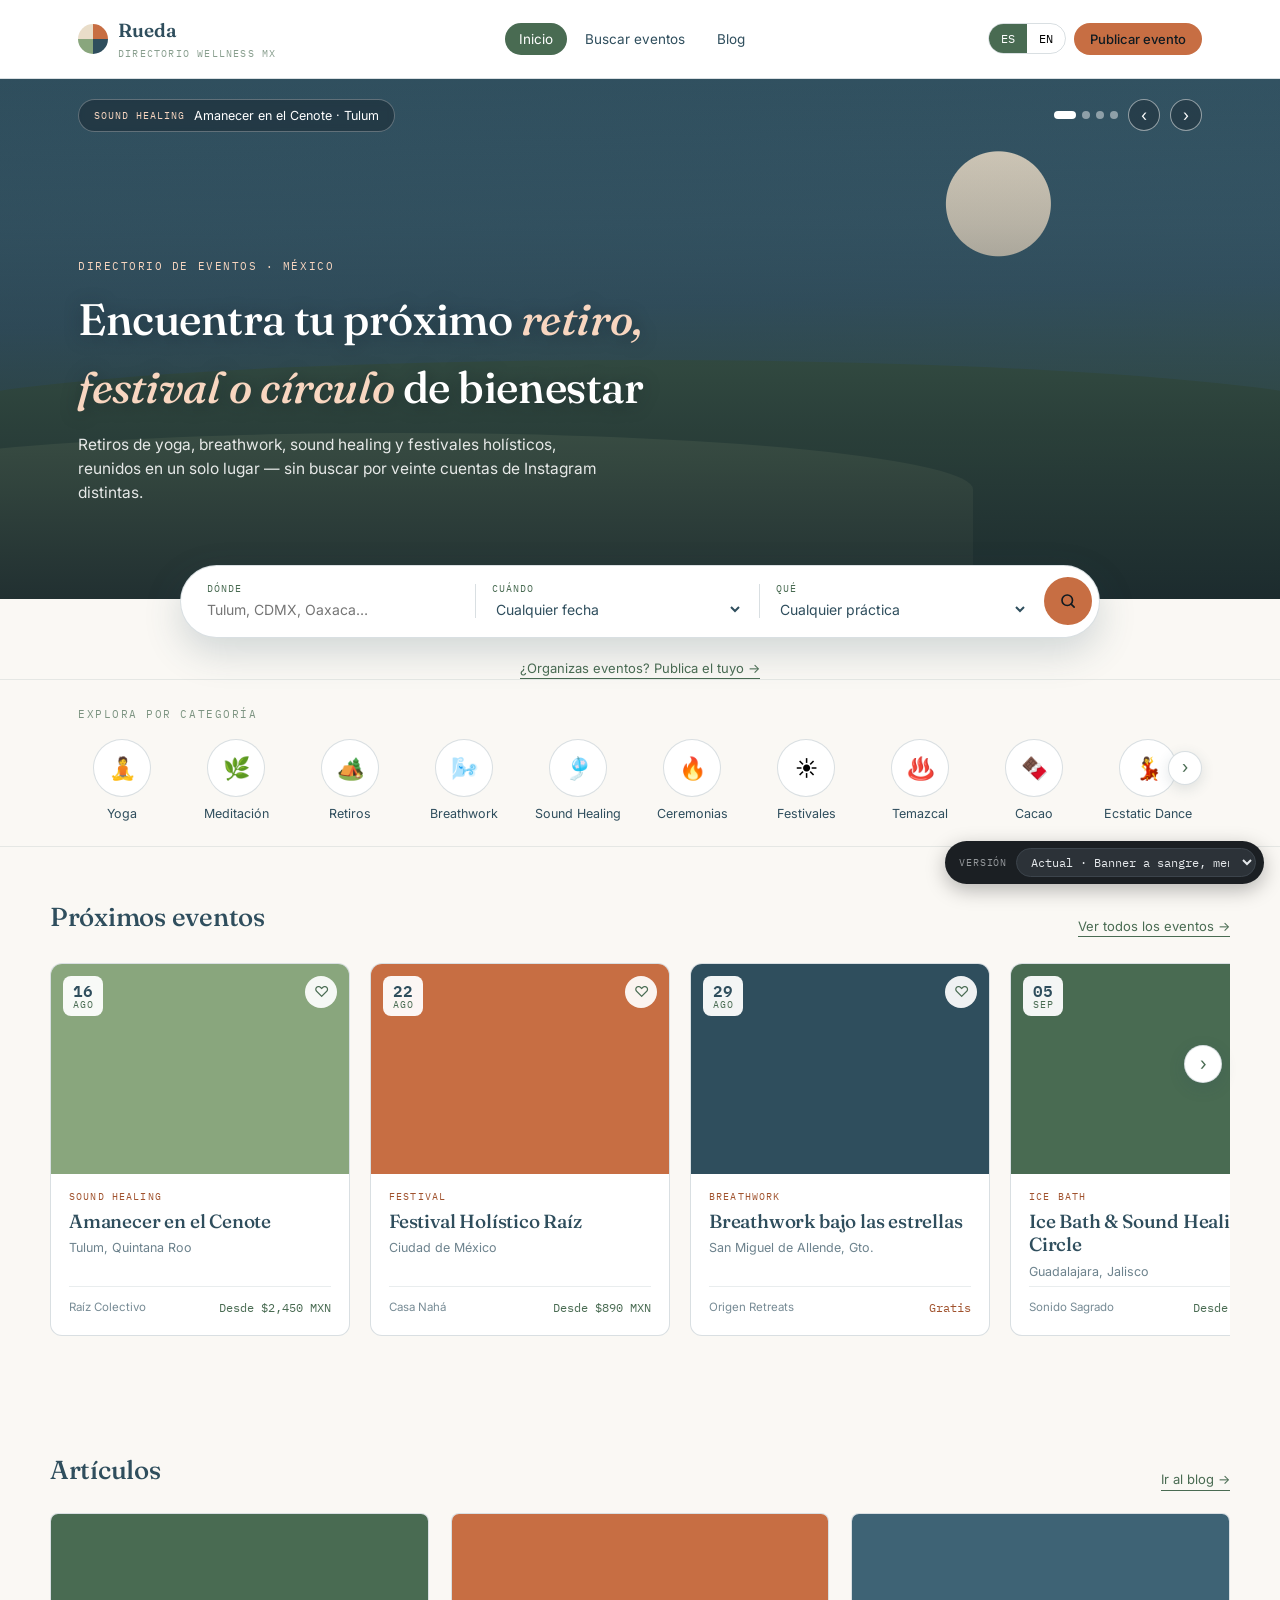
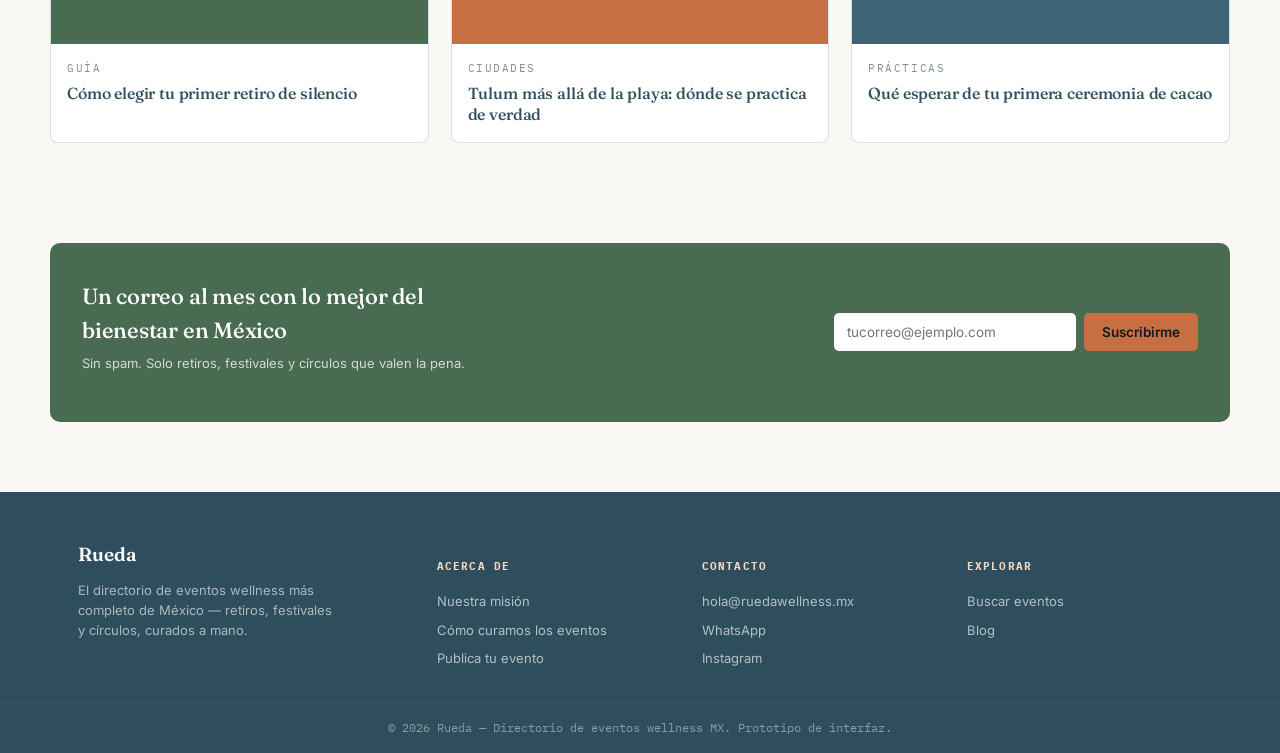
==== commit fcc22bbe: "v3: elimina la sección de Ciudades populares Se va con ella su CSS (.chiprow) y su manejador de clic" ====
--- a/prototipos/v3-final/index.html
+++ b/prototipos/v3-final/index.html
@@ -354,10 +354,9 @@
   .block-head a.more{font-size:13px; color:var(--jungle); border-bottom:1px solid var(--jungle); flex-shrink:0;}
 
   /* ---------- chips (ciudades) ---------- */
-  .chiprow{display:flex; flex-wrap:wrap; gap:9px;}
-  .chiprow .chip{background:var(--arena); border:1px solid var(--line); padding:9px 16px; border-radius:20px; font-size:13.5px; display:flex; align-items:center; gap:8px;}
-  .chiprow .chip .n{font-family:'IBM Plex Mono',monospace; font-size:11px; color:var(--jungle); opacity:0.6;}
-  .chiprow .chip:hover{border-color:var(--jungle);}
+  /* .chiprow se fue con la seccion de «Ciudades populares»: era su unico uso.
+     La busqueda por ciudad sigue disponible en el campo «Donde» del buscador y
+     en el filtro de la vista de resultados. */
 
   /* ---------- event cards ---------- */
   .grid-events{display:grid; grid-template-columns:repeat(3,1fr); gap:20px;}
@@ -764,22 +763,6 @@
         </div>
         <button type="button" class="catnext" id="catnext" aria-label="Ver más categorías">›</button>
       </div>
-    </div>
-  </section>
-
-  <section class="block wrap">
-    <div class="block-head">
-      <h2>Ciudades populares</h2>
-    </div>
-    <div class="chiprow">
-      <div class="chip">Tulum, Q. Roo <span class="n">24</span></div>
-      <div class="chip">Ciudad de México <span class="n">41</span></div>
-      <div class="chip">Oaxaca de Juárez <span class="n">18</span></div>
-      <div class="chip">San Miguel de Allende <span class="n">15</span></div>
-      <div class="chip">Guadalajara <span class="n">12</span></div>
-      <div class="chip">Puerto Vallarta <span class="n">9</span></div>
-      <div class="chip">Playa del Carmen <span class="n">11</span></div>
-      <div class="chip">Monterrey <span class="n">7</span></div>
     </div>
   </section>
 
@@ -1471,12 +1454,6 @@
     showResults('Página por categoría', 'Eventos de ' + el.dataset.cat);
   });
 });
-document.querySelectorAll('.chiprow .chip').forEach(el=>{
-  el.addEventListener('click', ()=>{
-    const city = el.textContent.split('\n')[0].split(/\s\d/)[0].trim();
-    showResults('Página por ciudad', 'Eventos wellness en ' + city.split(',')[0]);
-  });
-});
 
 /* ---------- selector de idioma (ES/EN) ---------- */
 const i18n = {
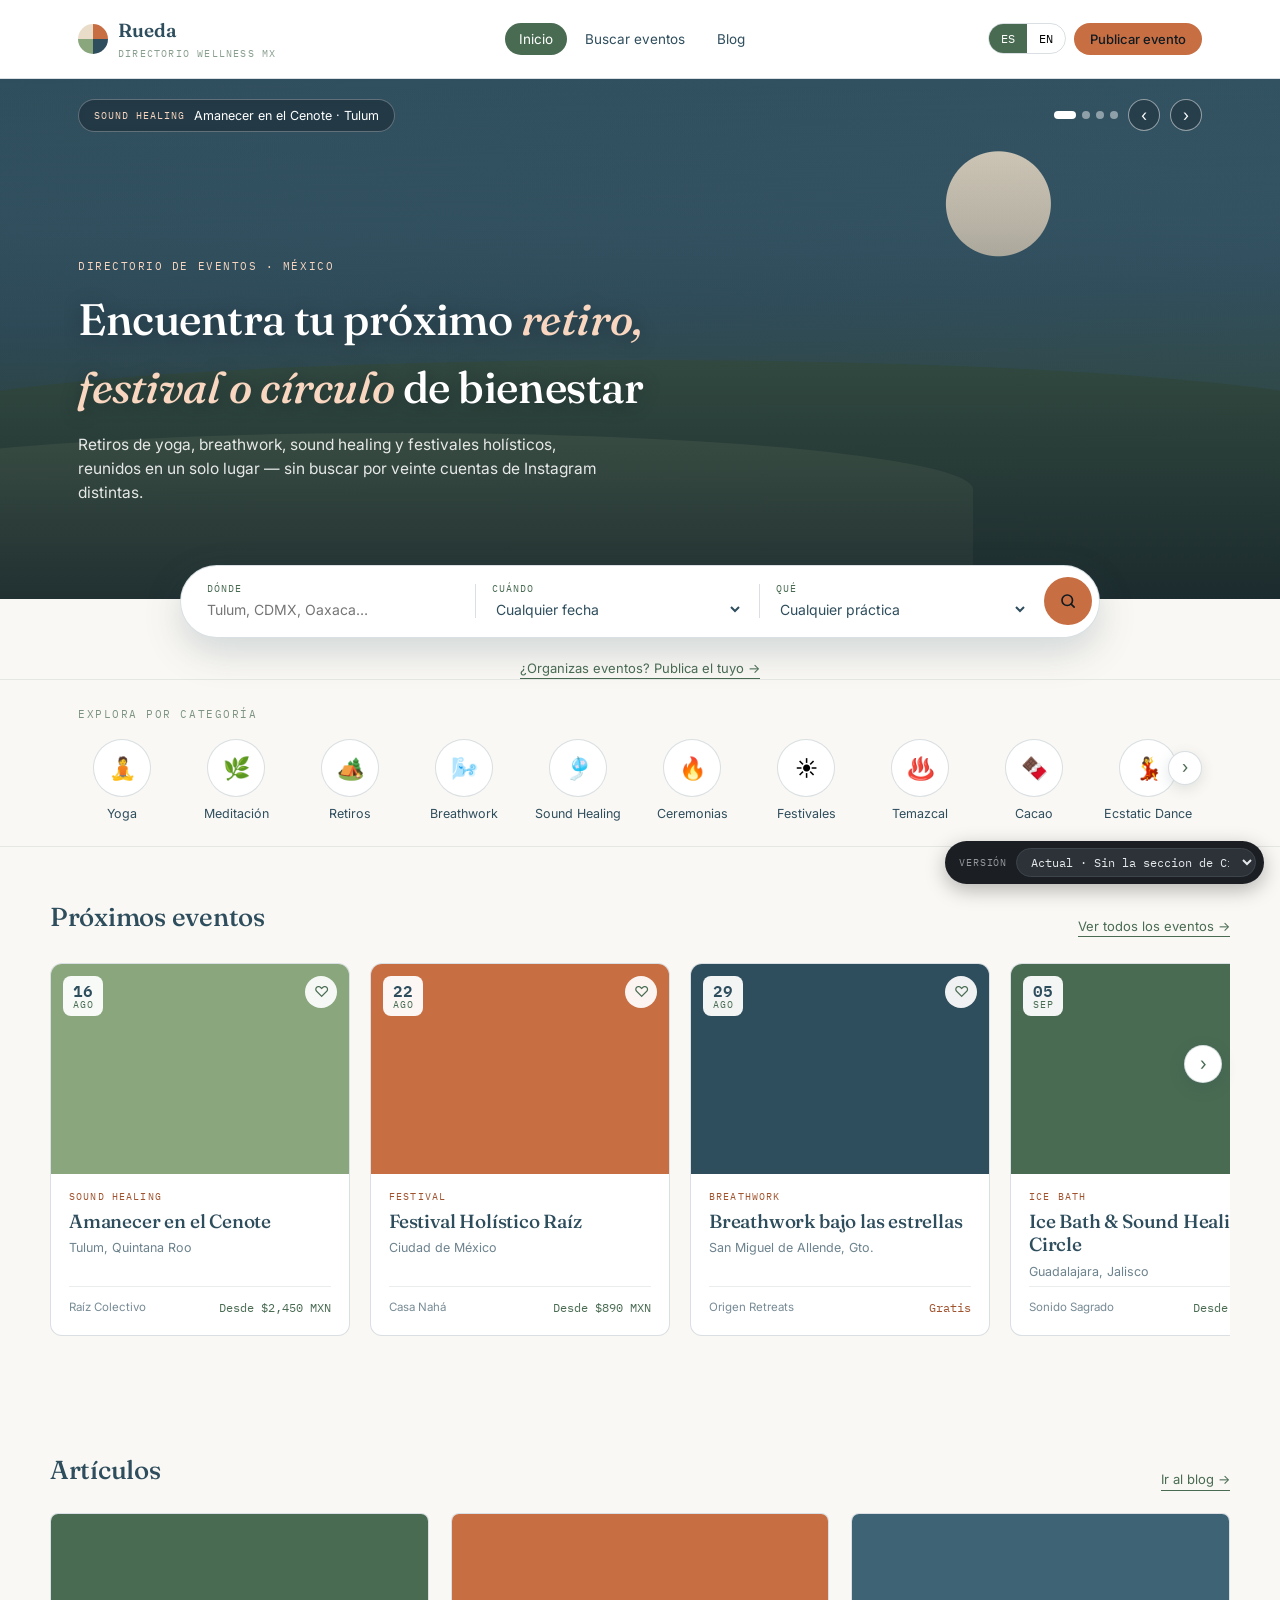
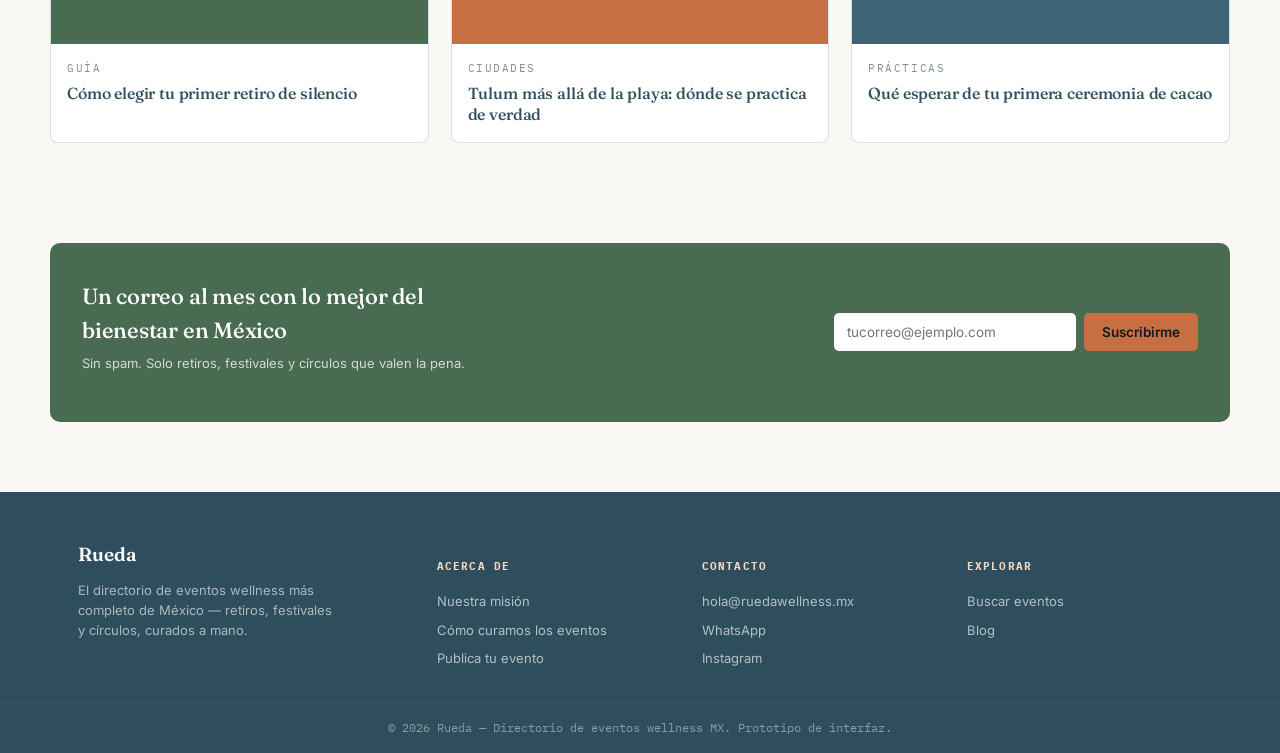
==== commit afe27e43: "El circulo de categoria ya no se corta por arriba al pasar el raton El carril lleva overflow-x:auto " ====
--- a/prototipos/v3-final/index.html
+++ b/prototipos/v3-final/index.html
@@ -262,11 +262,16 @@
   }
   .catbar-inner{max-width:1180px; margin:0 auto; padding:0 28px;}
   @media(max-width:640px){ .catbar-inner{padding:0 18px;} }
-  .catbar .eyebrow{margin-bottom:16px; display:block;}
+  .catbar .eyebrow{margin-bottom:12px; display:block;}
   .catrail-wrap{position:relative;}
+  /* El padding de arriba no es decorativo: «overflow-x:auto» recorta tambien
+     por arriba, asi que sin el hueco el circulo se comia sus dos primeros
+     pixeles justo al pasar el raton, que es cuando se sube. Los 4px cubren el
+     desplazamiento y el borde; el margen del eyebrow baja otros 4 para que el
+     bloque siga midiendo lo mismo. */
   .catrail{
     display:flex; gap:26px; overflow-x:auto; scroll-behavior:smooth;
-    scroll-snap-type:x proximity; padding-bottom:2px;
+    scroll-snap-type:x proximity; padding:4px 0 2px;
     scrollbar-width:none; -ms-overflow-style:none;
   }
   .catrail::-webkit-scrollbar{display:none;}
@@ -284,7 +289,7 @@
   /* A la altura del circulo, no del bloque entero: si se centra con el texto
      incluido queda descolgada respecto a la fila de iconos. */
   .catnext{
-    position:absolute; right:0; top:29px; transform:translateY(-50%);
+    position:absolute; right:0; top:33px; transform:translateY(-50%);
     width:34px; height:34px; border-radius:50%; border:1px solid var(--line);
     background:var(--paper); color:var(--jungle); font-size:17px; line-height:1;
     display:flex; align-items:center; justify-content:center;
